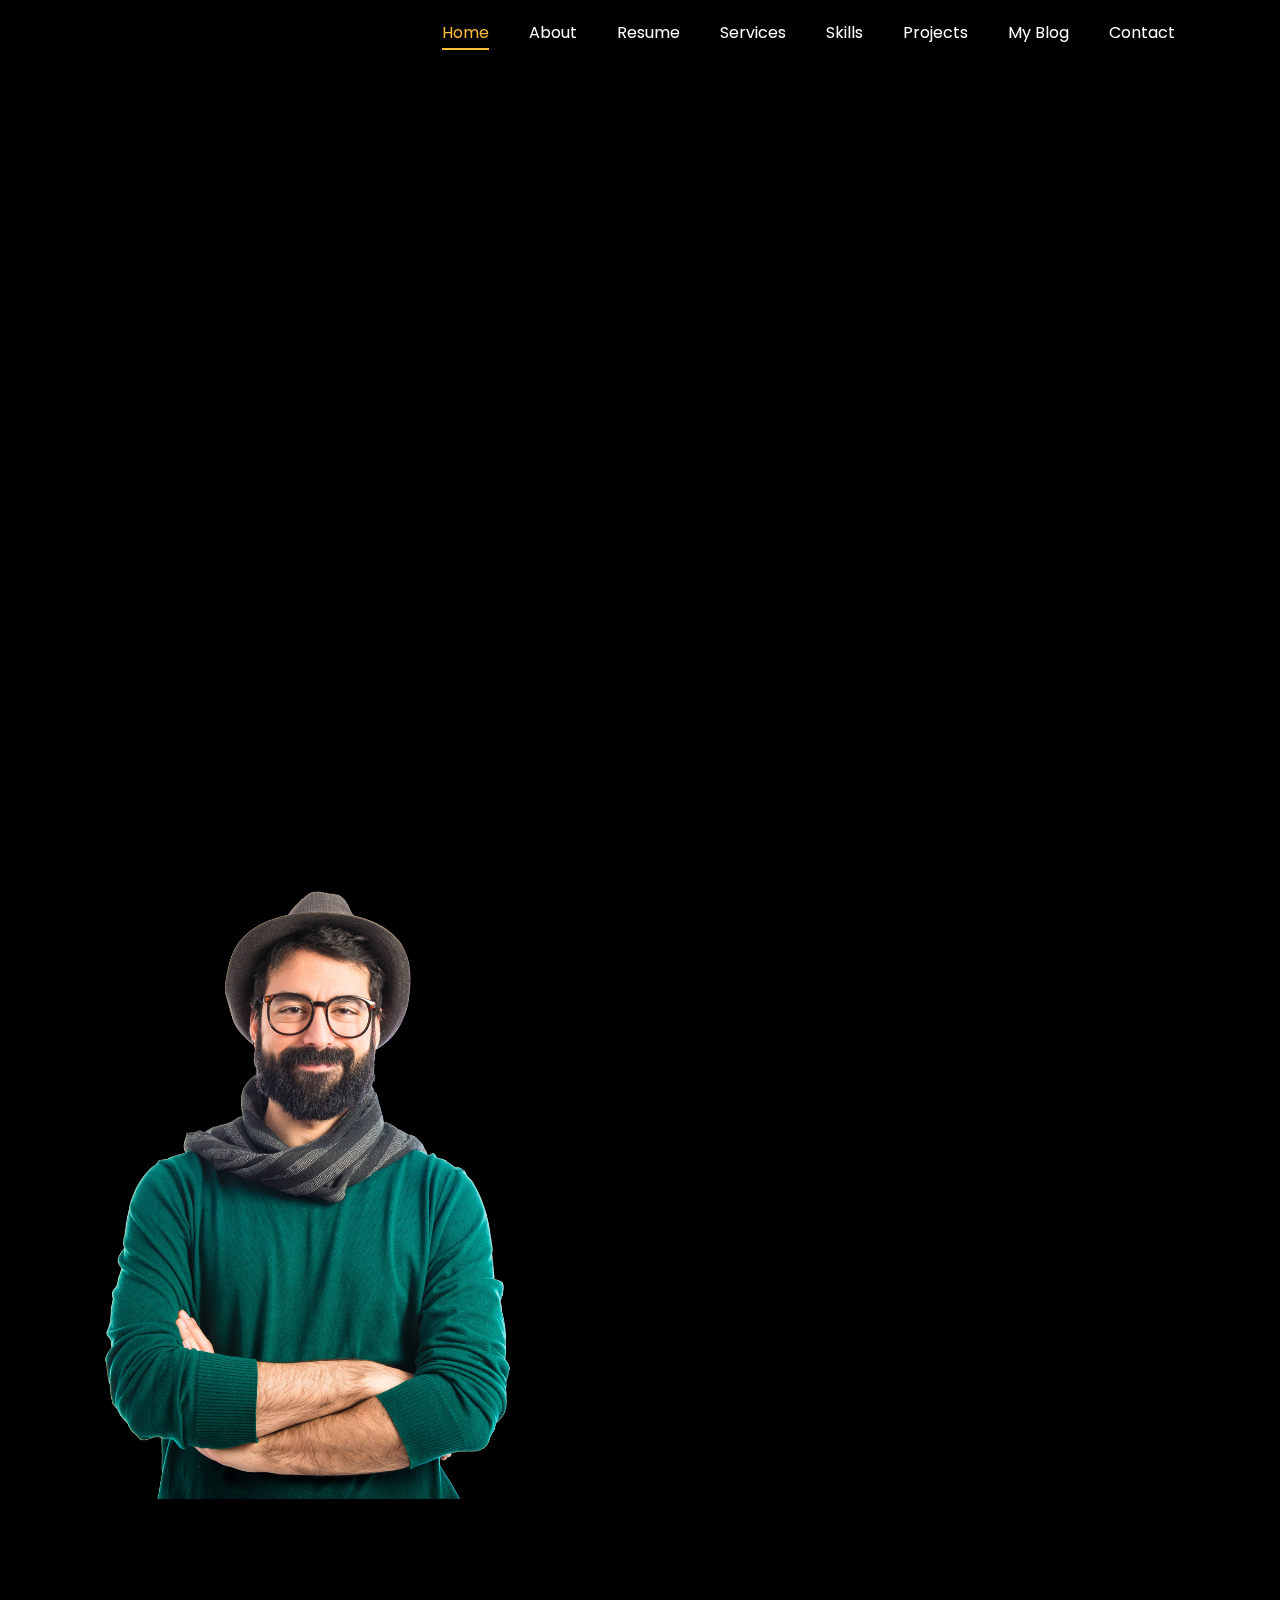
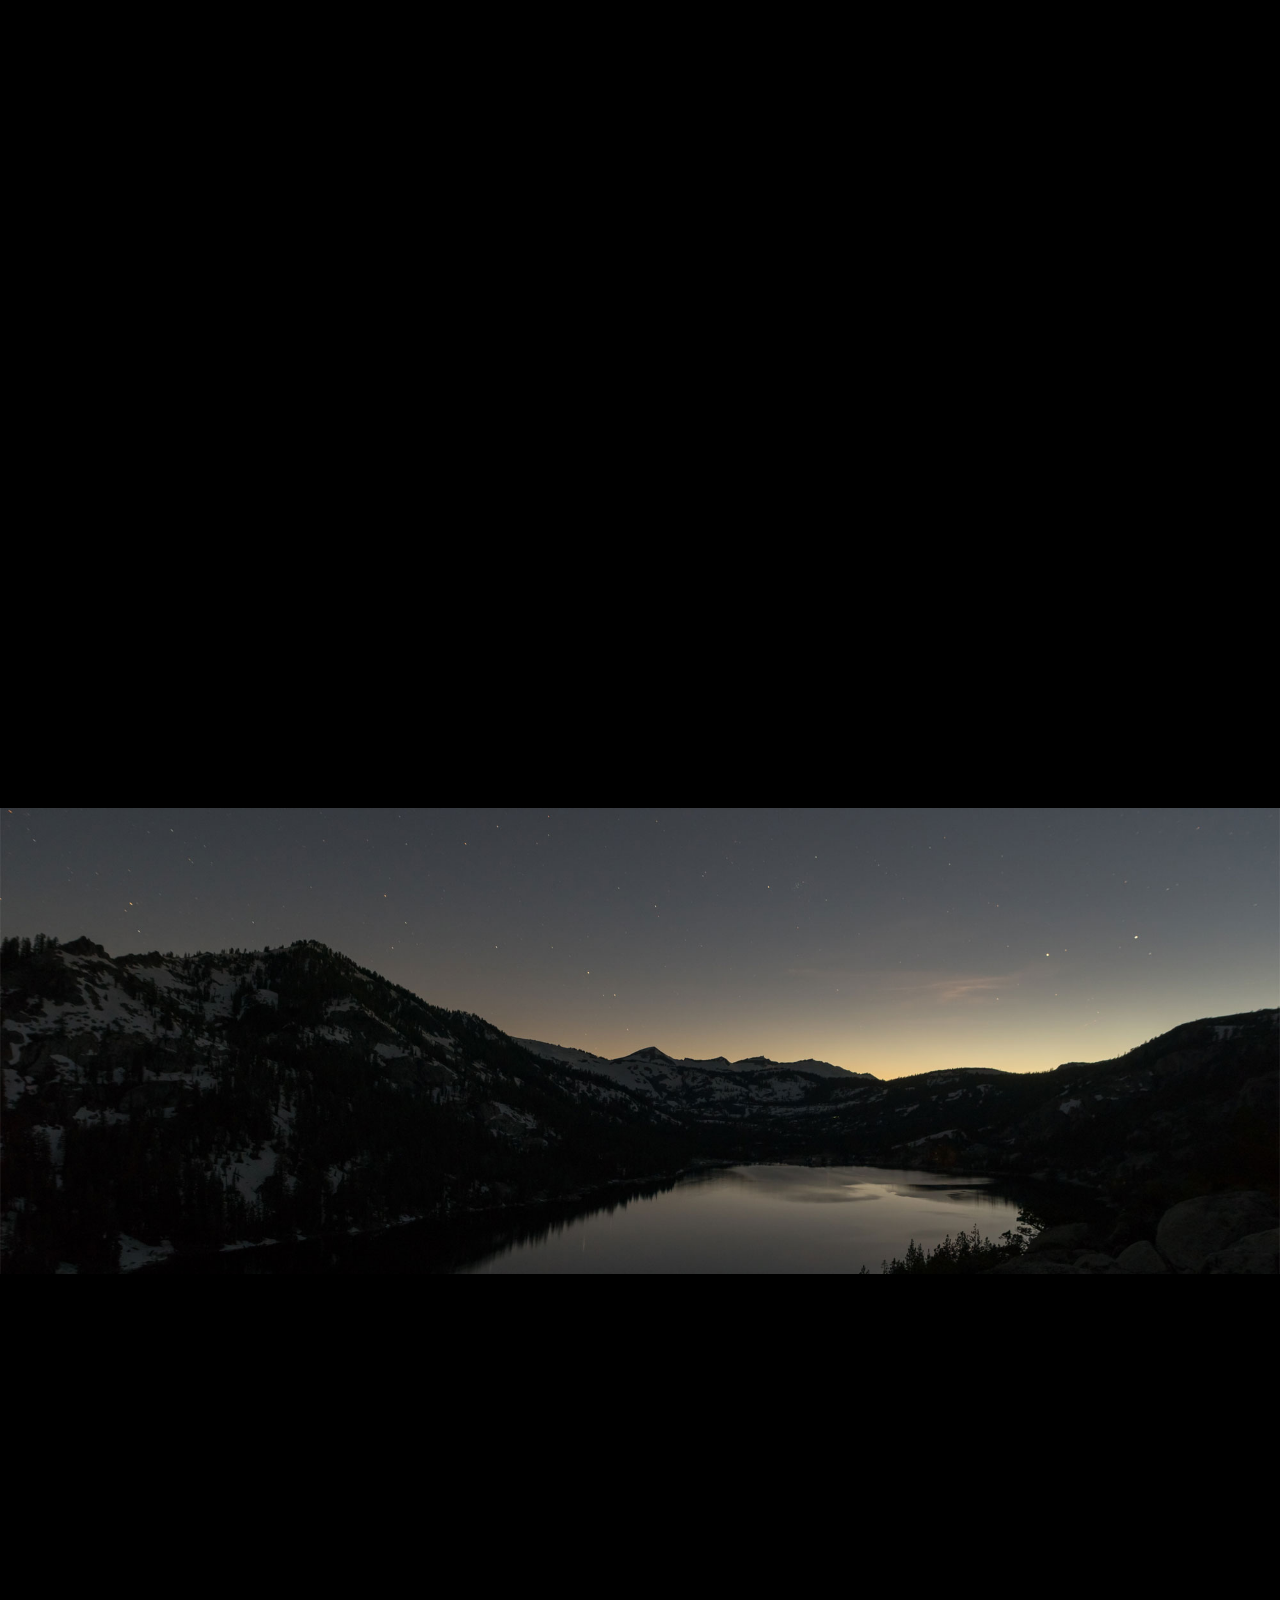
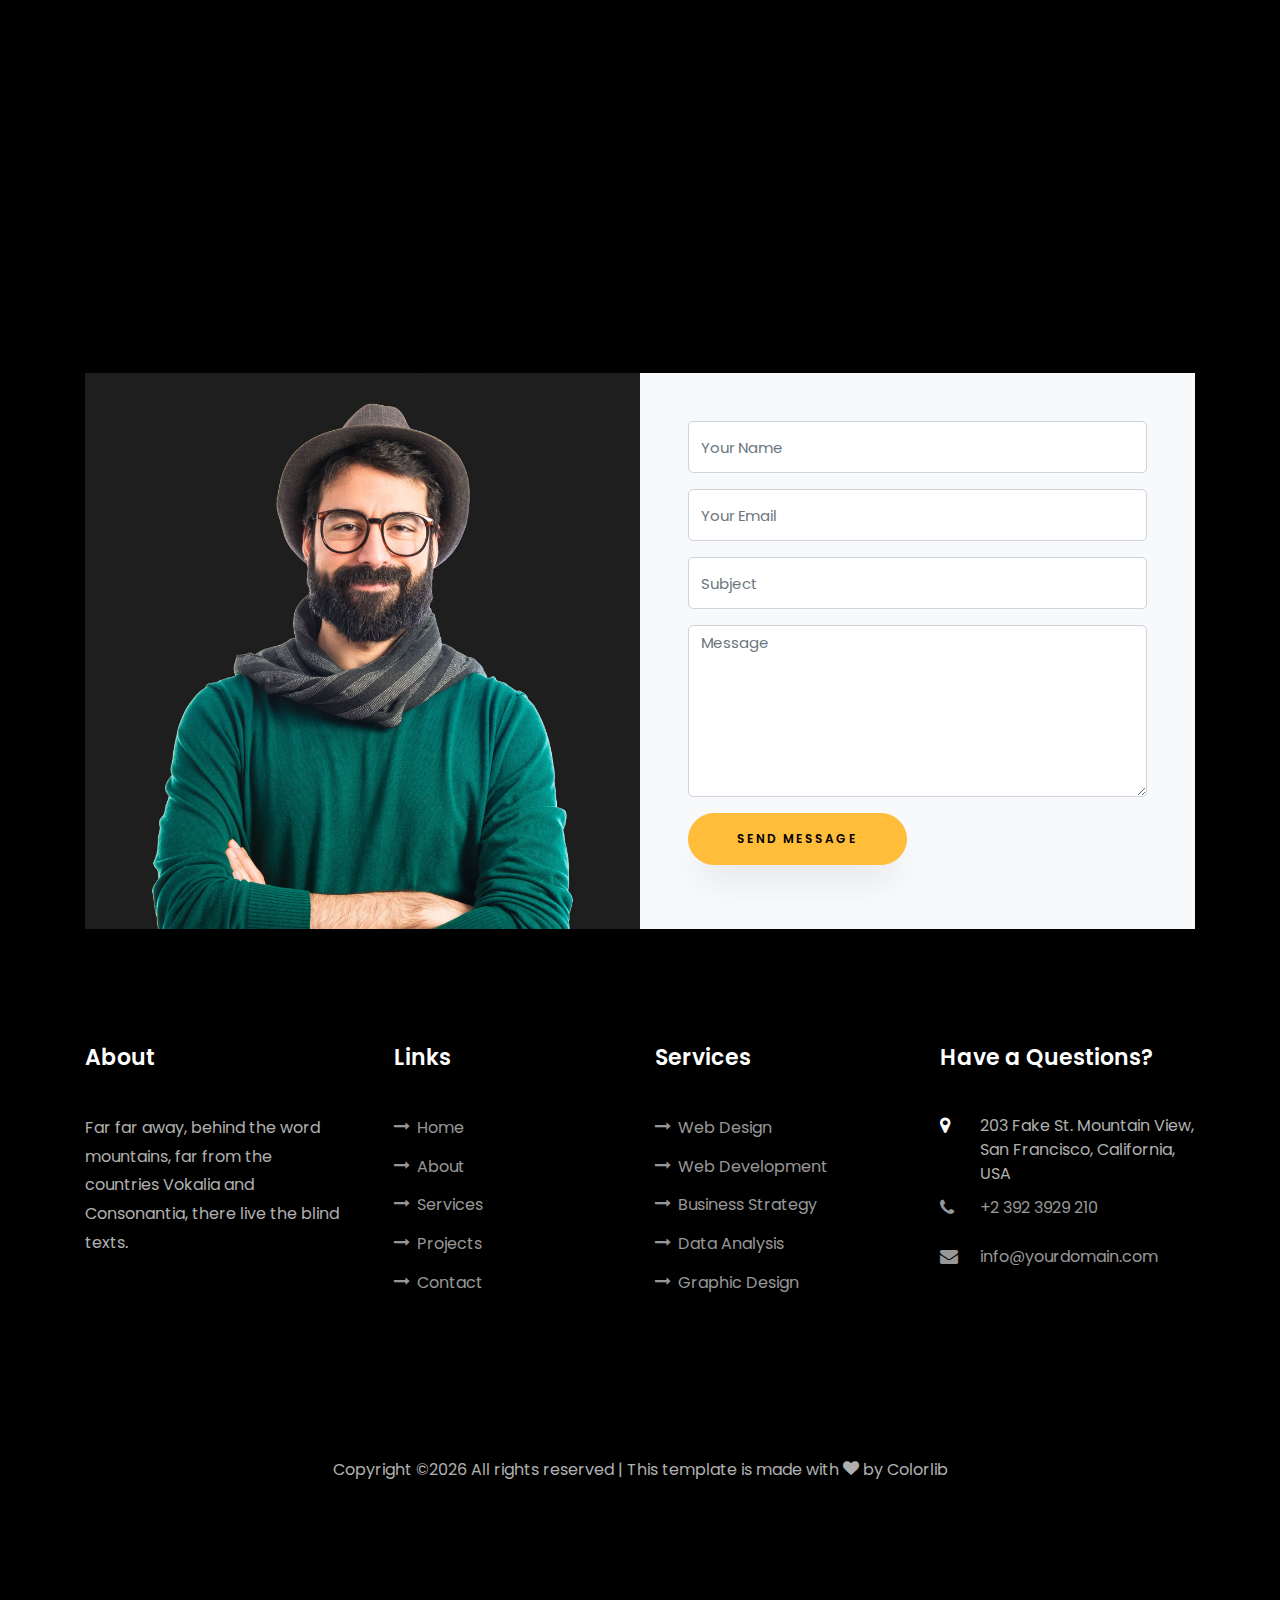
==== index.html @ a5e46e54 "Int" ====
<!DOCTYPE html>
<html lang="en">
  <head>
    <title>Clark - Free Bootstrap 4 Template by Colorlib</title>
    <meta charset="utf-8">
    <meta name="viewport" content="width=device-width, initial-scale=1, shrink-to-fit=no">
    
    <link href="https://fonts.googleapis.com/css?family=Poppins:100,200,300,400,500,600,700,800,900" rel="stylesheet">

    <link rel="stylesheet" href="css/open-iconic-bootstrap.min.css">
    <link rel="stylesheet" href="css/animate.css">
    
    <link rel="stylesheet" href="css/owl.carousel.min.css">
    <link rel="stylesheet" href="css/owl.theme.default.min.css">
    <link rel="stylesheet" href="css/magnific-popup.css">

    <link rel="stylesheet" href="css/aos.css">

    <link rel="stylesheet" href="css/ionicons.min.css">
    
    <link rel="stylesheet" href="css/flaticon.css">
    <link rel="stylesheet" href="css/icomoon.css">
    <link rel="stylesheet" href="css/style.css">
  </head>
  <body data-spy="scroll" data-target=".site-navbar-target" data-offset="300">
	  
	  
    <nav class="navbar navbar-expand-lg navbar-dark ftco_navbar ftco-navbar-light site-navbar-target" id="ftco-navbar">
	    <div class="container">
	      
	      <button class="navbar-toggler js-fh5co-nav-toggle fh5co-nav-toggle" type="button" data-toggle="collapse" data-target="#ftco-nav" aria-controls="ftco-nav" aria-expanded="false" aria-label="Toggle navigation">
	        <span class="oi oi-menu"></span> Menu
	      </button>

	      <div class="collapse navbar-collapse" id="ftco-nav">
	        <ul class="navbar-nav nav ml-auto">
	          <li class="nav-item"><a href="#home-section" class="nav-link"><span>Home</span></a></li>
	          <li class="nav-item"><a href="#about-section" class="nav-link"><span>About</span></a></li>
	          <li class="nav-item"><a href="#resume-section" class="nav-link"><span>Resume</span></a></li>
	          <li class="nav-item"><a href="#services-section" class="nav-link"><span>Services</span></a></li>
	          <li class="nav-item"><a href="#skills-section" class="nav-link"><span>Skills</span></a></li>
	          <li class="nav-item"><a href="#projects-section" class="nav-link"><span>Projects</span></a></li>
	          <li class="nav-item"><a href="#blog-section" class="nav-link"><span>My Blog</span></a></li>
	          <li class="nav-item"><a href="#contact-section" class="nav-link"><span>Contact</span></a></li>
	        </ul>
	      </div>
	    </div>
	  </nav>
	  <section id="home-section" class="hero">
		<div class="home-slider owl-carousel">
		  <div class="slider-item">
			<div class="overlay"></div>
			<div class="container">
			  <div class="row d-md-flex no-gutters slider-text align-items-end justify-content-end" data-scrollax-parent="true">
				<div class="one-third js-fullheight order-md-last img" style="background-image:url(images/Gayani1.png); background-position: center 10%;">
				  <div class="overlay"></div>
				</div>
				<div class="one-forth d-flex align-items-center ftco-animate" data-scrollax="properties: { translateY: '70%' }">
				  <div class="text">
					<span class="subheading">Hello!</span>
					<h1 class="mb-4 mt-3">I'm <span>Gayani Vitharana</span></h1>
					<h2 class="mb-4">Data Scientist</h2>
				  </div>
				</div>
			  </div>
			</div>
		  </div>
		</div>
	  </section>
	  
	  

    <section class="ftco-about img ftco-section ftco-no-pb" id="about-section">
    	<div class="container">
    		<div class="row d-flex">
    			<div class="col-md-6 col-lg-5 d-flex">
    				<div class="img-about img d-flex align-items-stretch">
    					<div class="overlay"></div>
	    				<div class="img d-flex align-self-stretch align-items-center" style="background-image:url(images/bg_1.png);">
	    				</div>
    				</div>
    			</div>
    			<div class="col-md-6 col-lg-7 pl-lg-5 pb-5">
    				<div class="row justify-content-start pb-3">
		          <div class="col-md-12 heading-section ftco-animate">
		          	<h1 class="big">About</h1>
		            <h2 class="mb-4">About Me</h2>
		            <p>A small river named Duden flows by their place and supplies it with the necessary regelialia.</p>
		            <ul class="about-info mt-4 px-md-0 px-2">
		            	<li class="d-flex"><span>Name:</span> <span>Clark Thompson</span></li>
		            	<li class="d-flex"><span>Date of birth:</span> <span>January 01, 1987</span></li>
		            	<li class="d-flex"><span>Address:</span> <span>San Francisco CA 97987 USA</span></li>
		            	<li class="d-flex"><span>Zip code:</span> <span>1000</span></li>
		            	<li class="d-flex"><span>Email:</span> <span>clarkthomp@gmail.com</span></li>
		            	<li class="d-flex"><span>Phone: </span> <span>+1-2234-5678-9-0</span></li>
		            </ul>
		          </div>
		        </div>
	          <div class="counter-wrap ftco-animate d-flex mt-md-3">
              <div class="text">
              	<p class="mb-4">
	                <span class="number" data-number="120">0</span>
	                <span>Project complete</span>
                </p>
                <p><a href="#" class="btn btn-primary py-3 px-3">Download CV</a></p>
              </div>
	          </div>
	        </div>
        </div>
    	</div>
    </section>

    <section class="ftco-section ftco-no-pb" id="resume-section">
    	<div class="container">
    		<div class="row justify-content-center pb-5">
          <div class="col-md-10 heading-section text-center ftco-animate">
          	<h1 class="big big-2">Resume</h1>
            <h2 class="mb-4">Resume</h2>
            <p>A small river named Duden flows by their place and supplies it with the necessary regelialia. It is a paradisematic country, in which roasted parts of sentences fly into your mouth.</p>
          </div>
        </div>
    		<div class="row">
    			<div class="col-md-6">
    				<div class="resume-wrap ftco-animate">
    					<span class="date">2014-2015</span>
    					<h2>Master Degree of Design</h2>
    					<span class="position">Cambridge University</span>
    					<p class="mt-4">A small river named Duden flows by their place and supplies it with the necessary regelialia. It is a paradisematic country, in which roasted parts of sentences fly into your mouth.</p>
    				</div>
    				<div class="resume-wrap ftco-animate">
    					<span class="date">2014-2015</span>
    					<h2>Bachelor's Degree of C.A</h2>
    					<span class="position">Cambridge University</span>
    					<p class="mt-4">A small river named Duden flows by their place and supplies it with the necessary regelialia. It is a paradisematic country, in which roasted parts of sentences fly into your mouth.</p>
    				</div>
    				<div class="resume-wrap ftco-animate">
    					<span class="date">2014-2015</span>
    					<h2>Diploma in Computer</h2>
    					<span class="position">Cambridge University</span>
    					<p class="mt-4">A small river named Duden flows by their place and supplies it with the necessary regelialia. It is a paradisematic country, in which roasted parts of sentences fly into your mouth.</p>
    				</div>
    			</div>

    			<div class="col-md-6">
    				<div class="resume-wrap ftco-animate">
    					<span class="date">2014-2015</span>
    					<h2>Art &amp; Creative Director</h2>
    					<span class="position">Cambridge University</span>
    					<p class="mt-4">A small river named Duden flows by their place and supplies it with the necessary regelialia. It is a paradisematic country, in which roasted parts of sentences fly into your mouth.</p>
    				</div>
    				<div class="resume-wrap ftco-animate">
    					<span class="date">2014-2015</span>
    					<h2>Wordpress Developer</h2>
    					<span class="position">Cambridge University</span>
    					<p class="mt-4">A small river named Duden flows by their place and supplies it with the necessary regelialia. It is a paradisematic country, in which roasted parts of sentences fly into your mouth.</p>
    				</div>
    				<div class="resume-wrap ftco-animate">
    					<span class="date">2017-2018</span>
    					<h2>UI/UX Designer</h2>
    					<span class="position">Cambridge University</span>
    					<p class="mt-4">A small river named Duden flows by their place and supplies it with the necessary regelialia. It is a paradisematic country, in which roasted parts of sentences fly into your mouth.</p>
    				</div>
    			</div>
    		</div>
    		<div class="row justify-content-center mt-5">
    			<div class="col-md-6 text-center ftco-animate">
    				<p><a href="#" class="btn btn-primary py-4 px-5">Download CV</a></p>
    			</div>
    		</div>
    	</div>
    </section>

    <section class="ftco-section" id="services-section">
    	<div class="container">
    		<div class="row justify-content-center py-5 mt-5">
          <div class="col-md-12 heading-section text-center ftco-animate">
          	<h1 class="big big-2">Services</h1>
            <h2 class="mb-4">Services</h2>
            <p>Far far away, behind the word mountains, far from the countries Vokalia and Consonantia</p>
          </div>
        </div>
    		<div class="row">
					<div class="col-md-4 text-center d-flex ftco-animate">
						<a href="#" class="services-1">
							<span class="icon">
								<i class="flaticon-analysis"></i>
							</span>
							<div class="desc">
								<h3 class="mb-5">Web Design</h3>
							</div>
						</a>
					</div>
					<div class="col-md-4 text-center d-flex ftco-animate">
						<a href="#" class="services-1">
							<span class="icon">
								<i class="flaticon-flasks"></i>
							</span>
							<div class="desc">
								<h3 class="mb-5">Phtography</h3>
							</div>
						</a>
					</div>
					<div class="col-md-4 text-center d-flex ftco-animate">
						<a href="#" class="services-1">
							<span class="icon">
								<i class="flaticon-ideas"></i>
							</span>
							<div class="desc">
								<h3 class="mb-5">Web Developer</h3>
							</div>
						</a>
					</div>

					<div class="col-md-4 text-center d-flex ftco-animate">
						<a href="#" class="services-1">
							<span class="icon">
								<i class="flaticon-analysis"></i>
							</span>
							<div class="desc">
								<h3 class="mb-5">App Developing</h3>
							</div>
						</a>
					</div>
					<div class="col-md-4 text-center d-flex ftco-animate">
						<a href="#" class="services-1">
							<span class="icon">
								<i class="flaticon-flasks"></i>
							</span>
							<div class="desc">
								<h3 class="mb-5">Branding</h3>
							</div>
						</a>
					</div>
					<div class="col-md-4 text-center d-flex ftco-animate">
						<a href="#" class="services-1">
							<span class="icon">
								<i class="flaticon-ideas"></i>
							</span>
							<div class="desc">
								<h3 class="mb-5">Product Strategy</h3>
							</div>
						</a>
					</div>
				</div>
    	</div>
    </section>

		
		<section class="ftco-section" id="skills-section">
			<div class="container">
				<div class="row justify-content-center pb-5">
          <div class="col-md-12 heading-section text-center ftco-animate">
          	<h1 class="big big-2">Skills</h1>
            <h2 class="mb-4">My Skills</h2>
            <p>Far far away, behind the word mountains, far from the countries Vokalia and Consonantia</p>
          </div>
        </div>
				<div class="row">
					<div class="col-md-6 animate-box">
						<div class="progress-wrap ftco-animate">
							<h3>Photoshop</h3>
							<div class="progress">
							 	<div class="progress-bar color-1" role="progressbar" aria-valuenow="90"
							  	aria-valuemin="0" aria-valuemax="100" style="width:90%">
							    <span>90%</span>
							  	</div>
							</div>
						</div>
					</div>
					<div class="col-md-6 animate-box">
						<div class="progress-wrap ftco-animate">
							<h3>jQuery</h3>
							<div class="progress">
							 	<div class="progress-bar color-2" role="progressbar" aria-valuenow="85"
							  	aria-valuemin="0" aria-valuemax="100" style="width:85%">
							    <span>85%</span>
							  	</div>
							</div>
						</div>
					</div>
					<div class="col-md-6 animate-box">
						<div class="progress-wrap ftco-animate">
							<h3>HTML5</h3>
							<div class="progress">
							 	<div class="progress-bar color-3" role="progressbar" aria-valuenow="95"
							  	aria-valuemin="0" aria-valuemax="100" style="width:95%">
							    <span>95%</span>
							  	</div>
							</div>
						</div>
					</div>
					<div class="col-md-6 animate-box">
						<div class="progress-wrap ftco-animate">
							<h3>CSS3</h3>
							<div class="progress">
							 	<div class="progress-bar color-4" role="progressbar" aria-valuenow="90"
							  	aria-valuemin="0" aria-valuemax="100" style="width:90%">
							    <span>90%</span>
							  	</div>
							</div>
						</div>
					</div>
					<div class="col-md-6 animate-box">
						<div class="progress-wrap ftco-animate">
							<h3>WordPress</h3>
							<div class="progress">
							 	<div class="progress-bar color-5" role="progressbar" aria-valuenow="70"
							  	aria-valuemin="0" aria-valuemax="100" style="width:70%">
							    <span>70%</span>
							  	</div>
							</div>
						</div>
					</div>
					<div class="col-md-6 animate-box">
						<div class="progress-wrap ftco-animate">
							<h3>SEO</h3>
							<div class="progress">
							 	<div class="progress-bar color-6" role="progressbar" aria-valuenow="80"
							  	aria-valuemin="0" aria-valuemax="100" style="width:80%">
							    <span>80%</span>
							  	</div>
							</div>
						</div>
					</div>
				</div>
			</div>
		</section>
 

    <section class="ftco-section ftco-project" id="projects-section">
    	<div class="container">
    		<div class="row justify-content-center pb-5">
          <div class="col-md-12 heading-section text-center ftco-animate">
          	<h1 class="big big-2">Projects</h1>
            <h2 class="mb-4">Our Projects</h2>
            <p>Far far away, behind the word mountains, far from the countries Vokalia and Consonantia</p>
          </div>
        </div>
    		<div class="row">
    			<div class="col-md-4">
    				<div class="project img ftco-animate d-flex justify-content-center align-items-center" style="background-image: url(images/project-4.jpg);">
    					<div class="overlay"></div>
	    				<div class="text text-center p-4">
	    					<h3><a href="#">Branding &amp; Illustration Design</a></h3>
	    					<span>Web Design</span>
	    				</div>
    				</div>
  				</div>
  				<div class="col-md-8">
    				<div class="project img ftco-animate d-flex justify-content-center align-items-center" style="background-image: url(images/project-5.jpg);">
    					<div class="overlay"></div>
	    				<div class="text text-center p-4">
	    					<h3><a href="#">Branding &amp; Illustration Design</a></h3>
	    					<span>Web Design</span>
	    				</div>
    				</div>
  				</div>

    			<div class="col-md-8">
    				<div class="project img ftco-animate d-flex justify-content-center align-items-center" style="background-image: url(images/project-1.jpg);">
    					<div class="overlay"></div>
	    				<div class="text text-center p-4">
	    					<h3><a href="#">Branding &amp; Illustration Design</a></h3>
	    					<span>Web Design</span>
	    				</div>
    				</div>

    				<div class="project img ftco-animate d-flex justify-content-center align-items-center" style="background-image: url(images/project-6.jpg);">
    					<div class="overlay"></div>
	    				<div class="text text-center p-4">
	    					<h3><a href="#">Branding &amp; Illustration Design</a></h3>
	    					<span>Web Design</span>
	    				</div>
    				</div>
    			</div>
    			<div class="col-md-4">
    				<div class="row">
    					<div class="col-md-12">
		    				<div class="project img ftco-animate d-flex justify-content-center align-items-center" style="background-image: url(images/project-2.jpg);">
		    					<div class="overlay"></div>
			    				<div class="text text-center p-4">
			    					<h3><a href="#">Branding &amp; Illustration Design</a></h3>
			    					<span>Web Design</span>
			    				</div>
		    				</div>
	    				</div>
	    				<div class="col-md-12">
		    				<div class="project img ftco-animate d-flex justify-content-center align-items-center" style="background-image: url(images/project-3.jpg);">
		    					<div class="overlay"></div>
			    				<div class="text text-center p-4">
			    					<h3><a href="#">Branding &amp; Illustration Design</a></h3>
			    					<span>Web Design</span>
			    				</div>
		    				</div>
	    				</div>
    				</div>
    			</div>
    		</div>
    	</div>
    </section>


    <section class="ftco-section" id="blog-section">
      <div class="container">
        <div class="row justify-content-center mb-5 pb-5">
          <div class="col-md-7 heading-section text-center ftco-animate">
            <h1 class="big big-2">Blog</h1>
            <h2 class="mb-4">Our Blog</h2>
            <p>Far far away, behind the word mountains, far from the countries Vokalia and Consonantia</p>
          </div>
        </div>
        <div class="row d-flex">
          <div class="col-md-4 d-flex ftco-animate">
          	<div class="blog-entry justify-content-end">
              <a href="single.html" class="block-20" style="background-image: url('images/image_1.jpg');">
              </a>
              <div class="text mt-3 float-right d-block">
              	<div class="d-flex align-items-center mb-3 meta">
	                <p class="mb-0">
	                	<span class="mr-2">June 21, 2019</span>
	                	<a href="#" class="mr-2">Admin</a>
	                	<a href="#" class="meta-chat"><span class="icon-chat"></span> 3</a>
	                </p>
                </div>
                <h3 class="heading"><a href="single.html">Why Lead Generation is Key for Business Growth</a></h3>
                <p>A small river named Duden flows by their place and supplies it with the necessary regelialia.</p>
              </div>
            </div>
          </div>
          <div class="col-md-4 d-flex ftco-animate">
          	<div class="blog-entry justify-content-end">
              <a href="single.html" class="block-20" style="background-image: url('images/image_2.jpg');">
              </a>
              <div class="text mt-3 float-right d-block">
              	<div class="d-flex align-items-center mb-3 meta">
	                <p class="mb-0">
	                	<span class="mr-2">June 21, 2019</span>
	                	<a href="#" class="mr-2">Admin</a>
	                	<a href="#" class="meta-chat"><span class="icon-chat"></span> 3</a>
	                </p>
                </div>
                <h3 class="heading"><a href="single.html">Why Lead Generation is Key for Business Growth</a></h3>
                <p>A small river named Duden flows by their place and supplies it with the necessary regelialia.</p>
              </div>
            </div>
          </div>
          <div class="col-md-4 d-flex ftco-animate">
          	<div class="blog-entry">
              <a href="single.html" class="block-20" style="background-image: url('images/image_3.jpg');">
              </a>
              <div class="text mt-3 float-right d-block">
              	<div class="d-flex align-items-center mb-3 meta">
	                <p class="mb-0">
	                	<span class="mr-2">June 21, 2019</span>
	                	<a href="#" class="mr-2">Admin</a>
	                	<a href="#" class="meta-chat"><span class="icon-chat"></span> 3</a>
	                </p>
                </div>
                <h3 class="heading"><a href="single.html">Why Lead Generation is Key for Business Growth</a></h3>
                <p>A small river named Duden flows by their place and supplies it with the necessary regelialia.</p>
              </div>
            </div>
          </div>
        </div>
      </div>
    </section>

    <section class="ftco-section ftco-no-pt ftco-no-pb ftco-counter img" id="section-counter">
    	<div class="container">
				<div class="row d-md-flex align-items-center">
          <div class="col-md d-flex justify-content-center counter-wrap ftco-animate">
            <div class="block-18">
              <div class="text">
                <strong class="number" data-number="100">0</strong>
                <span>Awards</span>
              </div>
            </div>
          </div>
          <div class="col-md d-flex justify-content-center counter-wrap ftco-animate">
            <div class="block-18">
              <div class="text">
                <strong class="number" data-number="1200">0</strong>
                <span>Complete Projects</span>
              </div>
            </div>
          </div>
          <div class="col-md d-flex justify-content-center counter-wrap ftco-animate">
            <div class="block-18">
              <div class="text">
                <strong class="number" data-number="1200">0</strong>
                <span>Happy Customers</span>
              </div>
            </div>
          </div>
          <div class="col-md d-flex justify-content-center counter-wrap ftco-animate">
            <div class="block-18">
              <div class="text">
                <strong class="number" data-number="500">0</strong>
                <span>Cups of coffee</span>
              </div>
            </div>
          </div>
        </div>
      </div>
    </section>

    <section class="ftco-section ftco-hireme img margin-top" style="background-image: url(images/bg_1.jpg)">
			<div class="container">
				<div class="row justify-content-center">
					<div class="col-md-7 ftco-animate text-center">
						<h2>I'm <span>Available</span> for freelancing</h2>
						<p>A small river named Duden flows by their place and supplies it with the necessary regelialia.</p>
						<p class="mb-0"><a href="#" class="btn btn-primary py-3 px-5">Hire me</a></p>
					</div>
				</div>
			</div>
		</section>

    <section class="ftco-section contact-section ftco-no-pb" id="contact-section">
      <div class="container">
      	<div class="row justify-content-center mb-5 pb-3">
          <div class="col-md-7 heading-section text-center ftco-animate">
            <h1 class="big big-2">Contact</h1>
            <h2 class="mb-4">Contact Me</h2>
            <p>Far far away, behind the word mountains, far from the countries Vokalia and Consonantia</p>
          </div>
        </div>

        <div class="row d-flex contact-info mb-5">
          <div class="col-md-6 col-lg-3 d-flex ftco-animate">
          	<div class="align-self-stretch box p-4 text-center">
          		<div class="icon d-flex align-items-center justify-content-center">
          			<span class="icon-map-signs"></span>
          		</div>
          		<h3 class="mb-4">Address</h3>
	            <p>198 West 21th Street, Suite 721 New York NY 10016</p>
	          </div>
          </div>
          <div class="col-md-6 col-lg-3 d-flex ftco-animate">
          	<div class="align-self-stretch box p-4 text-center">
          		<div class="icon d-flex align-items-center justify-content-center">
          			<span class="icon-phone2"></span>
          		</div>
          		<h3 class="mb-4">Contact Number</h3>
	            <p><a href="tel://1234567920">+ 1235 2355 98</a></p>
	          </div>
          </div>
          <div class="col-md-6 col-lg-3 d-flex ftco-animate">
          	<div class="align-self-stretch box p-4 text-center">
          		<div class="icon d-flex align-items-center justify-content-center">
          			<span class="icon-paper-plane"></span>
          		</div>
          		<h3 class="mb-4">Email Address</h3>
	            <p><a href="mailto:info@yoursite.com">info@yoursite.com</a></p>
	          </div>
          </div>
          <div class="col-md-6 col-lg-3 d-flex ftco-animate">
          	<div class="align-self-stretch box p-4 text-center">
          		<div class="icon d-flex align-items-center justify-content-center">
          			<span class="icon-globe"></span>
          		</div>
          		<h3 class="mb-4">Website</h3>
	            <p><a href="#">yoursite.com</a></p>
	          </div>
          </div>
        </div>

        <div class="row no-gutters block-9">
          <div class="col-md-6 order-md-last d-flex">
            <form action="#" class="bg-light p-4 p-md-5 contact-form">
              <div class="form-group">
                <input type="text" class="form-control" placeholder="Your Name">
              </div>
              <div class="form-group">
                <input type="text" class="form-control" placeholder="Your Email">
              </div>
              <div class="form-group">
                <input type="text" class="form-control" placeholder="Subject">
              </div>
              <div class="form-group">
                <textarea name="" id="" cols="30" rows="7" class="form-control" placeholder="Message"></textarea>
              </div>
              <div class="form-group">
                <input type="submit" value="Send Message" class="btn btn-primary py-3 px-5">
              </div>
            </form>
          
          </div>

          <div class="col-md-6 d-flex">
          	<div class="img" style="background-image: url(images/about.jpg);"></div>
          </div>
        </div>
      </div>
    </section>
		

    <footer class="ftco-footer ftco-section">
      <div class="container">
        <div class="row mb-5">
          <div class="col-md">
            <div class="ftco-footer-widget mb-4">
              <h2 class="ftco-heading-2">About</h2>
              <p>Far far away, behind the word mountains, far from the countries Vokalia and Consonantia, there live the blind texts.</p>
              <ul class="ftco-footer-social list-unstyled float-md-left float-lft mt-5">
                <li class="ftco-animate"><a href="#"><span class="icon-twitter"></span></a></li>
                <li class="ftco-animate"><a href="#"><span class="icon-facebook"></span></a></li>
                <li class="ftco-animate"><a href="#"><span class="icon-instagram"></span></a></li>
              </ul>
            </div>
          </div>
          <div class="col-md">
            <div class="ftco-footer-widget mb-4 ml-md-4">
              <h2 class="ftco-heading-2">Links</h2>
              <ul class="list-unstyled">
                <li><a href="#"><span class="icon-long-arrow-right mr-2"></span>Home</a></li>
                <li><a href="#"><span class="icon-long-arrow-right mr-2"></span>About</a></li>
                <li><a href="#"><span class="icon-long-arrow-right mr-2"></span>Services</a></li>
                <li><a href="#"><span class="icon-long-arrow-right mr-2"></span>Projects</a></li>
                <li><a href="#"><span class="icon-long-arrow-right mr-2"></span>Contact</a></li>
              </ul>
            </div>
          </div>
          <div class="col-md">
             <div class="ftco-footer-widget mb-4">
              <h2 class="ftco-heading-2">Services</h2>
              <ul class="list-unstyled">
                <li><a href="#"><span class="icon-long-arrow-right mr-2"></span>Web Design</a></li>
                <li><a href="#"><span class="icon-long-arrow-right mr-2"></span>Web Development</a></li>
                <li><a href="#"><span class="icon-long-arrow-right mr-2"></span>Business Strategy</a></li>
                <li><a href="#"><span class="icon-long-arrow-right mr-2"></span>Data Analysis</a></li>
                <li><a href="#"><span class="icon-long-arrow-right mr-2"></span>Graphic Design</a></li>
              </ul>
            </div>
          </div>
          <div class="col-md">
            <div class="ftco-footer-widget mb-4">
            	<h2 class="ftco-heading-2">Have a Questions?</h2>
            	<div class="block-23 mb-3">
	              <ul>
	                <li><span class="icon icon-map-marker"></span><span class="text">203 Fake St. Mountain View, San Francisco, California, USA</span></li>
	                <li><a href="#"><span class="icon icon-phone"></span><span class="text">+2 392 3929 210</span></a></li>
	                <li><a href="#"><span class="icon icon-envelope"></span><span class="text">info@yourdomain.com</span></a></li>
	              </ul>
	            </div>
            </div>
          </div>
        </div>
        <div class="row">
          <div class="col-md-12 text-center">

            <p><!-- Link back to Colorlib can't be removed. Template is licensed under CC BY 3.0. -->
  Copyright &copy;<script>document.write(new Date().getFullYear());</script> All rights reserved | This template is made with <i class="icon-heart color-danger" aria-hidden="true"></i> by <a href="https://colorlib.com" target="_blank">Colorlib</a>
  <!-- Link back to Colorlib can't be removed. Template is licensed under CC BY 3.0. --></p>
          </div>
        </div>
      </div>
    </footer>
    
  

  <!-- loader -->
  <div id="ftco-loader" class="show fullscreen"><svg class="circular" width="48px" height="48px"><circle class="path-bg" cx="24" cy="24" r="22" fill="none" stroke-width="4" stroke="#eeeeee"/><circle class="path" cx="24" cy="24" r="22" fill="none" stroke-width="4" stroke-miterlimit="10" stroke="#F96D00"/></svg></div>


  <script src="js/jquery.min.js"></script>
  <script src="js/jquery-migrate-3.0.1.min.js"></script>
  <script src="js/popper.min.js"></script>
  <script src="js/bootstrap.min.js"></script>
  <script src="js/jquery.easing.1.3.js"></script>
  <script src="js/jquery.waypoints.min.js"></script>
  <script src="js/jquery.stellar.min.js"></script>
  <script src="js/owl.carousel.min.js"></script>
  <script src="js/jquery.magnific-popup.min.js"></script>
  <script src="js/aos.js"></script>
  <script src="js/jquery.animateNumber.min.js"></script>
  <script src="js/scrollax.min.js"></script>
  
  <script src="js/main.js"></script>
    
  </body>
</html>
---- css/flaticon.css ----
/*
  	Flaticon icon font: Flaticon
  	Creation date: 04/01/2019 13:45
  	*/


@font-face {
  font-family: "Flaticon";
  src: url("../fonts/flaticon/font/Flaticon.eot");
  src: url("../fonts/flaticon/font/Flaticon.eot?#iefix") format("embedded-opentype"),
       url("../fonts/flaticon/font/Flaticon.woff") format("woff"),
       url("../fonts/flaticon/font/Flaticon.ttf") format("truetype"),
       url("../fonts/flaticon/font/Flaticon.svg#Flaticon") format("svg");
  font-weight: normal;
  font-style: normal;
}

@media screen and (-webkit-min-device-pixel-ratio:0) {
  @font-face {
    font-family: "Flaticon";
    src: url("../fonts/flaticon/font/Flaticon.svg#Flaticon") format("svg");
  }
}

[class^="flaticon-"]:before, [class*=" flaticon-"]:before,
[class^="flaticon-"]:after, [class*=" flaticon-"]:after {   
  font-family: Flaticon;
  font-style: normal;
  font-weight: normal;
  font-variant: normal;
  text-transform: none;
  line-height: 1;

  /* Better Font Rendering =========== */
  -webkit-font-smoothing: antialiased;
  -moz-osx-font-smoothing: grayscale;
}

.flaticon-ideas:before { content: "\f100"; }
.flaticon-flasks:before { content: "\f101"; }
.flaticon-analysis:before { content: "\f102"; }
.flaticon-ux-design:before { content: "\f103"; }
.flaticon-web-design:before { content: "\f104"; }
.flaticon-idea:before { content: "\f105"; }
.flaticon-innovation:before { content: "\f106"; }
---- css/icomoon.css ----
@font-face {
  font-family: 'icomoon';
  src:  url('../fonts/icomoon/icomoon.eot?6tt51o');
  src:  url('../fonts/icomoon/icomoon.eot?6tt51o#iefix') format('embedded-opentype'),
    url('../fonts/icomoon/icomoon.ttf?6tt51o') format('truetype'),
    url('../fonts/icomoon/icomoon.woff?6tt51o') format('woff'),
    url('../fonts/icomoon/icomoon.svg?6tt51o#icomoon') format('svg');
  font-weight: normal;
  font-style: normal;
}

[class^="icon-"], [class*=" icon-"] {
  /* use !important to prevent issues with browser extensions that change fonts */
  font-family: 'icomoon' !important;
  speak: none;
  font-style: normal;
  font-weight: normal;
  font-variant: normal;
  text-transform: none;
  line-height: 1;

  /* Better Font Rendering =========== */
  -webkit-font-smoothing: antialiased;
  -moz-osx-font-smoothing: grayscale;
}

.icon-asterisk:before {
  content: "\f069";
}
.icon-plus:before {
  content: "\f067";
}
.icon-question:before {
  content: "\f128";
}
.icon-minus:before {
  content: "\f068";
}
.icon-glass:before {
  content: "\f000";
}
.icon-music:before {
  content: "\f001";
}
.icon-search:before {
  content: "\f002";
}
.icon-envelope-o:before {
  content: "\f003";
}
.icon-heart:before {
  content: "\f004";
}
.icon-star:before {
  content: "\f005";
}
.icon-star-o:before {
  content: "\f006";
}
.icon-user:before {
  content: "\f007";
}
.icon-film:before {
  content: "\f008";
}
.icon-th-large:before {
  content: "\f009";
}
.icon-th:before {
  content: "\f00a";
}
.icon-th-list:before {
  content: "\f00b";
}
.icon-check:before {
  content: "\f00c";
}
.icon-close:before {
  content: "\f00d";
}
.icon-remove:before {
  content: "\f00d";
}
.icon-times:before {
  content: "\f00d";
}
.icon-search-plus:before {
  content: "\f00e";
}
.icon-search-minus:before {
  content: "\f010";
}
.icon-power-off:before {
  content: "\f011";
}
.icon-signal:before {
  content: "\f012";
}
.icon-cog:before {
  content: "\f013";
}
.icon-gear:before {
  content: "\f013";
}
.icon-trash-o:before {
  content: "\f014";
}
.icon-home:before {
  content: "\f015";
}
.icon-file-o:before {
  content: "\f016";
}
.icon-clock-o:before {
  content: "\f017";
}
.icon-road:before {
  content: "\f018";
}
.icon-download:before {
  content: "\f019";
}
.icon-arrow-circle-o-down:before {
  content: "\f01a";
}
.icon-arrow-circle-o-up:before {
  content: "\f01b";
}
.icon-inbox:before {
  content: "\f01c";
}
.icon-play-circle-o:before {
  content: "\f01d";
}
.icon-repeat:before {
  content: "\f01e";
}
.icon-rotate-right:before {
  content: "\f01e";
}
.icon-refresh:before {
  content: "\f021";
}
.icon-list-alt:before {
  content: "\f022";
}
.icon-lock:before {
  content: "\f023";
}
.icon-flag:before {
  content: "\f024";
}
.icon-headphones:before {
  content: "\f025";
}
.icon-volume-off:before {
  content: "\f026";
}
.icon-volume-down:before {
  content: "\f027";
}
.icon-volume-up:before {
  content: "\f028";
}
.icon-qrcode:before {
  content: "\f029";
}
.icon-barcode:before {
  content: "\f02a";
}
.icon-tag:before {
  content: "\f02b";
}
.icon-tags:before {
  content: "\f02c";
}
.icon-book:before {
  content: "\f02d";
}
.icon-bookmark:before {
  content: "\f02e";
}
.icon-print:before {
  content: "\f02f";
}
.icon-camera:before {
  content: "\f030";
}
.icon-font:before {
  content: "\f031";
}
.icon-bold:before {
  content: "\f032";
}
.icon-italic:before {
  content: "\f033";
}
.icon-text-height:before {
  content: "\f034";
}
.icon-text-width:before {
  content: "\f035";
}
.icon-align-left:before {
  content: "\f036";
}
.icon-align-center:before {
  content: "\f037";
}
.icon-align-right:before {
  content: "\f038";
}
.icon-align-justify:before {
  content: "\f039";
}
.icon-list:before {
  content: "\f03a";
}
.icon-dedent:before {
  content: "\f03b";
}
.icon-outdent:before {
  content: "\f03b";
}
.icon-indent:before {
  content: "\f03c";
}
.icon-video-camera:before {
  content: "\f03d";
}
.icon-image:before {
  content: "\f03e";
}
.icon-photo:before {
  content: "\f03e";
}
.icon-picture-o:before {
  content: "\f03e";
}
.icon-pencil:before {
  content: "\f040";
}
.icon-map-marker:before {
  content: "\f041";
}
.icon-adjust:before {
  content: "\f042";
}
.icon-tint:before {
  content: "\f043";
}
.icon-edit:before {
  content: "\f044";
}
.icon-pencil-square-o:before {
  content: "\f044";
}
.icon-share-square-o:before {
  content: "\f045";
}
.icon-check-square-o:before {
  content: "\f046";
}
.icon-arrows:before {
  content: "\f047";
}
.icon-step-backward:before {
  content: "\f048";
}
.icon-fast-backward:before {
  content: "\f049";
}
.icon-backward:before {
  content: "\f04a";
}
.icon-play:before {
  content: "\f04b";
}
.icon-pause:before {
  content: "\f04c";
}
.icon-stop:before {
  content: "\f04d";
}
.icon-forward:before {
  content: "\f04e";
}
.icon-fast-forward:before {
  content: "\f050";
}
.icon-step-forward:before {
  content: "\f051";
}
.icon-eject:before {
  content: "\f052";
}
.icon-chevron-left:before {
  content: "\f053";
}
.icon-chevron-right:before {
  content: "\f054";
}
.icon-plus-circle:before {
  content: "\f055";
}
.icon-minus-circle:before {
  content: "\f056";
}
.icon-times-circle:before {
  content: "\f057";
}
.icon-check-circle:before {
  content: "\f058";
}
.icon-question-circle:before {
  content: "\f059";
}
.icon-info-circle:before {
  content: "\f05a";
}
.icon-crosshairs:before {
  content: "\f05b";
}
.icon-times-circle-o:before {
  content: "\f05c";
}
.icon-check-circle-o:before {
  content: "\f05d";
}
.icon-ban:before {
  content: "\f05e";
}
.icon-arrow-left:before {
  content: "\f060";
}
.icon-arrow-right:before {
  content: "\f061";
}
.icon-arrow-up:before {
  content: "\f062";
}
.icon-arrow-down:before {
  content: "\f063";
}
.icon-mail-forward:before {
  content: "\f064";
}
.icon-share:before {
  content: "\f064";
}
.icon-expand:before {
  content: "\f065";
}
.icon-compress:before {
  content: "\f066";
}
.icon-exclamation-circle:before {
  content: "\f06a";
}
.icon-gift:before {
  content: "\f06b";
}
.icon-leaf:before {
  content: "\f06c";
}
.icon-fire:before {
  content: "\f06d";
}
.icon-eye:before {
  content: "\f06e";
}
.icon-eye-slash:before {
  content: "\f070";
}
.icon-exclamation-triangle:before {
  content: "\f071";
}
.icon-warning:before {
  content: "\f071";
}
.icon-plane:before {
  content: "\f072";
}
.icon-calendar:before {
  content: "\f073";
}
.icon-random:before {
  content: "\f074";
}
.icon-comment:before {
  content: "\f075";
}
.icon-magnet:before {
  content: "\f076";
}
.icon-chevron-up:before {
  content: "\f077";
}
.icon-chevron-down:before {
  content: "\f078";
}
.icon-retweet:before {
  content: "\f079";
}
.icon-shopping-cart:before {
  content: "\f07a";
}
.icon-folder:before {
  content: "\f07b";
}
.icon-folder-open:before {
  content: "\f07c";
}
.icon-arrows-v:before {
  content: "\f07d";
}
.icon-arrows-h:before {
  content: "\f07e";
}
.icon-bar-chart:before {
  content: "\f080";
}
.icon-bar-chart-o:before {
  content: "\f080";
}
.icon-twitter-square:before {
  content: "\f081";
}
.icon-facebook-square:before {
  content: "\f082";
}
.icon-camera-retro:before {
  content: "\f083";
}
.icon-key:before {
  content: "\f084";
}
.icon-cogs:before {
  content: "\f085";
}
.icon-gears:before {
  content: "\f085";
}
.icon-comments:before {
  content: "\f086";
}
.icon-thumbs-o-up:before {
  content: "\f087";
}
.icon-thumbs-o-down:before {
  content: "\f088";
}
.icon-star-half:before {
  content: "\f089";
}
.icon-heart-o:before {
  content: "\f08a";
}
.icon-sign-out:before {
  content: "\f08b";
}
.icon-linkedin-square:before {
  content: "\f08c";
}
.icon-thumb-tack:before {
  content: "\f08d";
}
.icon-external-link:before {
  content: "\f08e";
}
.icon-sign-in:before {
  content: "\f090";
}
.icon-trophy:before {
  content: "\f091";
}
.icon-github-square:before {
  content: "\f092";
}
.icon-upload:before {
  content: "\f093";
}
.icon-lemon-o:before {
  content: "\f094";
}
.icon-phone:before {
  content: "\f095";
}
.icon-square-o:before {
  content: "\f096";
}
.icon-bookmark-o:before {
  content: "\f097";
}
.icon-phone-square:before {
  content: "\f098";
}
.icon-twitter:before {
  content: "\f099";
}
.icon-facebook:before {
  content: "\f09a";
}
.icon-facebook-f:before {
  content: "\f09a";
}
.icon-github:before {
  content: "\f09b";
}
.icon-unlock:before {
  content: "\f09c";
}
.icon-credit-card:before {
  content: "\f09d";
}
.icon-feed:before {
  content: "\f09e";
}
.icon-rss:before {
  content: "\f09e";
}
.icon-hdd-o:before {
  content: "\f0a0";
}
.icon-bullhorn:before {
  content: "\f0a1";
}
.icon-bell-o:before {
  content: "\f0a2";
}
.icon-certificate:before {
  content: "\f0a3";
}
.icon-hand-o-right:before {
  content: "\f0a4";
}
.icon-hand-o-left:before {
  content: "\f0a5";
}
.icon-hand-o-up:before {
  content: "\f0a6";
}
.icon-hand-o-down:before {
  content: "\f0a7";
}
.icon-arrow-circle-left:before {
  content: "\f0a8";
}
.icon-arrow-circle-right:before {
  content: "\f0a9";
}
.icon-arrow-circle-up:before {
  content: "\f0aa";
}
.icon-arrow-circle-down:before {
  content: "\f0ab";
}
.icon-globe:before {
  content: "\f0ac";
}
.icon-wrench:before {
  content: "\f0ad";
}
.icon-tasks:before {
  content: "\f0ae";
}
.icon-filter:before {
  content: "\f0b0";
}
.icon-briefcase:before {
  content: "\f0b1";
}
.icon-arrows-alt:before {
  content: "\f0b2";
}
.icon-group:before {
  content: "\f0c0";
}
.icon-users:before {
  content: "\f0c0";
}
.icon-chain:before {
  content: "\f0c1";
}
.icon-link:before {
  content: "\f0c1";
}
.icon-cloud:before {
  content: "\f0c2";
}
.icon-flask:before {
  content: "\f0c3";
}
.icon-cut:before {
  content: "\f0c4";
}
.icon-scissors:before {
  content: "\f0c4";
}
.icon-copy:before {
  content: "\f0c5";
}
.icon-files-o:before {
  content: "\f0c5";
}
.icon-paperclip:before {
  content: "\f0c6";
}
.icon-floppy-o:before {
  content: "\f0c7";
}
.icon-save:before {
  content: "\f0c7";
}
.icon-square:before {
  content: "\f0c8";
}
.icon-bars:before {
  content: "\f0c9";
}
.icon-navicon:before {
  content: "\f0c9";
}
.icon-reorder:before {
  content: "\f0c9";
}
.icon-list-ul:before {
  content: "\f0ca";
}
.icon-list-ol:before {
  content: "\f0cb";
}
.icon-strikethrough:before {
  content: "\f0cc";
}
.icon-underline:before {
  content: "\f0cd";
}
.icon-table:before {
  content: "\f0ce";
}
.icon-magic:before {
  content: "\f0d0";
}
.icon-truck:before {
  content: "\f0d1";
}
.icon-pinterest:before {
  content: "\f0d2";
}
.icon-pinterest-square:before {
  content: "\f0d3";
}
.icon-google-plus-square:before {
  content: "\f0d4";
}
.icon-google-plus:before {
  content: "\f0d5";
}
.icon-money:before {
  content: "\f0d6";
}
.icon-caret-down:before {
  content: "\f0d7";
}
.icon-caret-up:before {
  content: "\f0d8";
}
.icon-caret-left:before {
  content: "\f0d9";
}
.icon-caret-right:before {
  content: "\f0da";
}
.icon-columns:before {
  content: "\f0db";
}
.icon-sort:before {
  content: "\f0dc";
}
.icon-unsorted:before {
  content: "\f0dc";
}
.icon-sort-desc:before {
  content: "\f0dd";
}
.icon-sort-down:before {
  content: "\f0dd";
}
.icon-sort-asc:before {
  content: "\f0de";
}
.icon-sort-up:before {
  content: "\f0de";
}
.icon-envelope:before {
  content: "\f0e0";
}
.icon-linkedin:before {
  content: "\f0e1";
}
.icon-rotate-left:before {
  content: "\f0e2";
}
.icon-undo:before {
  content: "\f0e2";
}
.icon-gavel:before {
  content: "\f0e3";
}
.icon-legal:before {
  content: "\f0e3";
}
.icon-dashboard:before {
  content: "\f0e4";
}
.icon-tachometer:before {
  content: "\f0e4";
}
.icon-comment-o:before {
  content: "\f0e5";
}
.icon-comments-o:before {
  content: "\f0e6";
}
.icon-bolt:before {
  content: "\f0e7";
}
.icon-flash:before {
  content: "\f0e7";
}
.icon-sitemap:before {
  content: "\f0e8";
}
.icon-umbrella:before {
  content: "\f0e9";
}
.icon-clipboard:before {
  content: "\f0ea";
}
.icon-paste:before {
  content: "\f0ea";
}
.icon-lightbulb-o:before {
  content: "\f0eb";
}
.icon-exchange:before {
  content: "\f0ec";
}
.icon-cloud-download:before {
  content: "\f0ed";
}
.icon-cloud-upload:before {
  content: "\f0ee";
}
.icon-user-md:before {
  content: "\f0f0";
}
.icon-stethoscope:before {
  content: "\f0f1";
}
.icon-suitcase:before {
  content: "\f0f2";
}
.icon-bell:before {
  content: "\f0f3";
}
.icon-coffee:before {
  content: "\f0f4";
}
.icon-cutlery:before {
  content: "\f0f5";
}
.icon-file-text-o:before {
  content: "\f0f6";
}
.icon-building-o:before {
  content: "\f0f7";
}
.icon-hospital-o:before {
  content: "\f0f8";
}
.icon-ambulance:before {
  content: "\f0f9";
}
.icon-medkit:before {
  content: "\f0fa";
}
.icon-fighter-jet:before {
  content: "\f0fb";
}
.icon-beer:before {
  content: "\f0fc";
}
.icon-h-square:before {
  content: "\f0fd";
}
.icon-plus-square:before {
  content: "\f0fe";
}
.icon-angle-double-left:before {
  content: "\f100";
}
.icon-angle-double-right:before {
  content: "\f101";
}
.icon-angle-double-up:before {
  content: "\f102";
}
.icon-angle-double-down:before {
  content: "\f103";
}
.icon-angle-left:before {
  content: "\f104";
}
.icon-angle-right:before {
  content: "\f105";
}
.icon-angle-up:before {
  content: "\f106";
}
.icon-angle-down:before {
  content: "\f107";
}
.icon-desktop:before {
  content: "\f108";
}
.icon-laptop:before {
  content: "\f109";
}
.icon-tablet:before {
  content: "\f10a";
}
.icon-mobile:before {
  content: "\f10b";
}
.icon-mobile-phone:before {
  content: "\f10b";
}
.icon-circle-o:before {
  content: "\f10c";
}
.icon-quote-left:before {
  content: "\f10d";
}
.icon-quote-right:before {
  content: "\f10e";
}
.icon-spinner:before {
  content: "\f110";
}
.icon-circle:before {
  content: "\f111";
}
.icon-mail-reply:before {
  content: "\f112";
}
.icon-reply:before {
  content: "\f112";
}
.icon-github-alt:before {
  content: "\f113";
}
.icon-folder-o:before {
  content: "\f114";
}
.icon-folder-open-o:before {
  content: "\f115";
}
.icon-smile-o:before {
  content: "\f118";
}
.icon-frown-o:before {
  content: "\f119";
}
.icon-meh-o:before {
  content: "\f11a";
}
.icon-gamepad:before {
  content: "\f11b";
}
.icon-keyboard-o:before {
  content: "\f11c";
}
.icon-flag-o:before {
  content: "\f11d";
}
.icon-flag-checkered:before {
  content: "\f11e";
}
.icon-terminal:before {
  content: "\f120";
}
.icon-code:before {
  content: "\f121";
}
.icon-mail-reply-all:before {
  content: "\f122";
}
.icon-reply-all:before {
  content: "\f122";
}
.icon-star-half-empty:before {
  content: "\f123";
}
.icon-star-half-full:before {
  content: "\f123";
}
.icon-star-half-o:before {
  content: "\f123";
}
.icon-location-arrow:before {
  content: "\f124";
}
.icon-crop:before {
  content: "\f125";
}
.icon-code-fork:before {
  content: "\f126";
}
.icon-chain-broken:before {
  content: "\f127";
}
.icon-unlink:before {
  content: "\f127";
}
.icon-info:before {
  content: "\f129";
}
.icon-exclamation:before {
  content: "\f12a";
}
.icon-superscript:before {
  content: "\f12b";
}
.icon-subscript:before {
  content: "\f12c";
}
.icon-eraser:before {
  content: "\f12d";
}
.icon-puzzle-piece:before {
  content: "\f12e";
}
.icon-microphone:before {
  content: "\f130";
}
.icon-microphone-slash:before {
  content: "\f131";
}
.icon-shield:before {
  content: "\f132";
}
.icon-calendar-o:before {
  content: "\f133";
}
.icon-fire-extinguisher:before {
  content: "\f134";
}
.icon-rocket:before {
  content: "\f135";
}
.icon-maxcdn:before {
  content: "\f136";
}
.icon-chevron-circle-left:before {
  content: "\f137";
}
.icon-chevron-circle-right:before {
  content: "\f138";
}
.icon-chevron-circle-up:before {
  content: "\f139";
}
.icon-chevron-circle-down:before {
  content: "\f13a";
}
.icon-html5:before {
  content: "\f13b";
}
.icon-css3:before {
  content: "\f13c";
}
.icon-anchor:before {
  content: "\f13d";
}
.icon-unlock-alt:before {
  content: "\f13e";
}
.icon-bullseye:before {
  content: "\f140";
}
.icon-ellipsis-h:before {
  content: "\f141";
}
.icon-ellipsis-v:before {
  content: "\f142";
}
.icon-rss-square:before {
  content: "\f143";
}
.icon-play-circle:before {
  content: "\f144";
}
.icon-ticket:before {
  content: "\f145";
}
.icon-minus-square:before {
  content: "\f146";
}
.icon-minus-square-o:before {
  content: "\f147";
}
.icon-level-up:before {
  content: "\f148";
}
.icon-level-down:before {
  content: "\f149";
}
.icon-check-square:before {
  content: "\f14a";
}
.icon-pencil-square:before {
  content: "\f14b";
}
.icon-external-link-square:before {
  content: "\f14c";
}
.icon-share-square:before {
  content: "\f14d";
}
.icon-compass:before {
  content: "\f14e";
}
.icon-caret-square-o-down:before {
  content: "\f150";
}
.icon-toggle-down:before {
  content: "\f150";
}
.icon-caret-square-o-up:before {
  content: "\f151";
}
.icon-toggle-up:before {
  content: "\f151";
}
.icon-caret-square-o-right:before {
  content: "\f152";
}
.icon-toggle-right:before {
  content: "\f152";
}
.icon-eur:before {
  content: "\f153";
}
.icon-euro:before {
  content: "\f153";
}
.icon-gbp:before {
  content: "\f154";
}
.icon-dollar:before {
  content: "\f155";
}
.icon-usd:before {
  content: "\f155";
}
.icon-inr:before {
  content: "\f156";
}
.icon-rupee:before {
  content: "\f156";
}
.icon-cny:before {
  content: "\f157";
}
.icon-jpy:before {
  content: "\f157";
}
.icon-rmb:before {
  content: "\f157";
}
.icon-yen:before {
  content: "\f157";
}
.icon-rouble:before {
  content: "\f158";
}
.icon-rub:before {
  content: "\f158";
}
.icon-ruble:before {
  content: "\f158";
}
.icon-krw:before {
  content: "\f159";
}
.icon-won:before {
  content: "\f159";
}
.icon-bitcoin:before {
  content: "\f15a";
}
.icon-btc:before {
  content: "\f15a";
}
.icon-file:before {
  content: "\f15b";
}
.icon-file-text:before {
  content: "\f15c";
}
.icon-sort-alpha-asc:before {
  content: "\f15d";
}
.icon-sort-alpha-desc:before {
  content: "\f15e";
}
.icon-sort-amount-asc:before {
  content: "\f160";
}
.icon-sort-amount-desc:before {
  content: "\f161";
}
.icon-sort-numeric-asc:before {
  content: "\f162";
}
.icon-sort-numeric-desc:before {
  content: "\f163";
}
.icon-thumbs-up:before {
  content: "\f164";
}
.icon-thumbs-down:before {
  content: "\f165";
}
.icon-youtube-square:before {
  content: "\f166";
}
.icon-youtube:before {
  content: "\f167";
}
.icon-xing:before {
  content: "\f168";
}
.icon-xing-square:before {
  content: "\f169";
}
.icon-youtube-play:before {
  content: "\f16a";
}
.icon-dropbox:before {
  content: "\f16b";
}
.icon-stack-overflow:before {
  content: "\f16c";
}
.icon-instagram:before {
  content: "\f16d";
}
.icon-flickr:before {
  content: "\f16e";
}
.icon-adn:before {
  content: "\f170";
}
.icon-bitbucket:before {
  content: "\f171";
}
.icon-bitbucket-square:before {
  content: "\f172";
}
.icon-tumblr:before {
  content: "\f173";
}
.icon-tumblr-square:before {
  content: "\f174";
}
.icon-long-arrow-down:before {
  content: "\f175";
}
.icon-long-arrow-up:before {
  content: "\f176";
}
.icon-long-arrow-left:before {
  content: "\f177";
}
.icon-long-arrow-right:before {
  content: "\f178";
}
.icon-apple:before {
  content: "\f179";
}
.icon-windows:before {
  content: "\f17a";
}
.icon-android:before {
  content: "\f17b";
}
.icon-linux:before {
  content: "\f17c";
}
.icon-dribbble:before {
  content: "\f17d";
}
.icon-skype:before {
  content: "\f17e";
}
.icon-foursquare:before {
  content: "\f180";
}
.icon-trello:before {
  content: "\f181";
}
.icon-female:before {
  content: "\f182";
}
.icon-male:before {
  content: "\f183";
}
.icon-gittip:before {
  content: "\f184";
}
.icon-gratipay:before {
  content: "\f184";
}
.icon-sun-o:before {
  content: "\f185";
}
.icon-moon-o:before {
  content: "\f186";
}
.icon-archive:before {
  content: "\f187";
}
.icon-bug:before {
  content: "\f188";
}
.icon-vk:before {
  content: "\f189";
}
.icon-weibo:before {
  content: "\f18a";
}
.icon-renren:before {
  content: "\f18b";
}
.icon-pagelines:before {
  content: "\f18c";
}
.icon-stack-exchange:before {
  content: "\f18d";
}
.icon-arrow-circle-o-right:before {
  content: "\f18e";
}
.icon-arrow-circle-o-left:before {
  content: "\f190";
}
.icon-caret-square-o-left:before {
  content: "\f191";
}
.icon-toggle-left:before {
  content: "\f191";
}
.icon-dot-circle-o:before {
  content: "\f192";
}
.icon-wheelchair:before {
  content: "\f193";
}
.icon-vimeo-square:before {
  content: "\f194";
}
.icon-try:before {
  content: "\f195";
}
.icon-turkish-lira:before {
  content: "\f195";
}
.icon-plus-square-o:before {
  content: "\f196";
}
.icon-space-shuttle:before {
  content: "\f197";
}
.icon-slack:before {
  content: "\f198";
}
.icon-envelope-square:before {
  content: "\f199";
}
.icon-wordpress:before {
  content: "\f19a";
}
.icon-openid:before {
  content: "\f19b";
}
.icon-bank:before {
  content: "\f19c";
}
.icon-institution:before {
  content: "\f19c";
}
.icon-university:before {
  content: "\f19c";
}
.icon-graduation-cap:before {
  content: "\f19d";
}
.icon-mortar-board:before {
  content: "\f19d";
}
.icon-yahoo:before {
  content: "\f19e";
}
.icon-google:before {
  content: "\f1a0";
}
.icon-reddit:before {
  content: "\f1a1";
}
.icon-reddit-square:before {
  content: "\f1a2";
}
.icon-stumbleupon-circle:before {
  content: "\f1a3";
}
.icon-stumbleupon:before {
  content: "\f1a4";
}
.icon-delicious:before {
  content: "\f1a5";
}
.icon-digg:before {
  content: "\f1a6";
}
.icon-pied-piper-pp:before {
  content: "\f1a7";
}
.icon-pied-piper-alt:before {
  content: "\f1a8";
}
.icon-drupal:before {
  content: "\f1a9";
}
.icon-joomla:before {
  content: "\f1aa";
}
.icon-language:before {
  content: "\f1ab";
}
.icon-fax:before {
  content: "\f1ac";
}
.icon-building:before {
  content: "\f1ad";
}
.icon-child:before {
  content: "\f1ae";
}
.icon-paw:before {
  content: "\f1b0";
}
.icon-spoon:before {
  content: "\f1b1";
}
.icon-cube:before {
  content: "\f1b2";
}
.icon-cubes:before {
  content: "\f1b3";
}
.icon-behance:before {
  content: "\f1b4";
}
.icon-behance-square:before {
  content: "\f1b5";
}
.icon-steam:before {
  content: "\f1b6";
}
.icon-steam-square:before {
  content: "\f1b7";
}
.icon-recycle:before {
  content: "\f1b8";
}
.icon-automobile:before {
  content: "\f1b9";
}
.icon-car:before {
  content: "\f1b9";
}
.icon-cab:before {
  content: "\f1ba";
}
.icon-taxi:before {
  content: "\f1ba";
}
.icon-tree:before {
  content: "\f1bb";
}
.icon-spotify:before {
  content: "\f1bc";
}
.icon-deviantart:before {
  content: "\f1bd";
}
.icon-soundcloud:before {
  content: "\f1be";
}
.icon-database:before {
  content: "\f1c0";
}
.icon-file-pdf-o:before {
  content: "\f1c1";
}
.icon-file-word-o:before {
  content: "\f1c2";
}
.icon-file-excel-o:before {
  content: "\f1c3";
}
.icon-file-powerpoint-o:before {
  content: "\f1c4";
}
.icon-file-image-o:before {
  content: "\f1c5";
}
.icon-file-photo-o:before {
  content: "\f1c5";
}
.icon-file-picture-o:before {
  content: "\f1c5";
}
.icon-file-archive-o:before {
  content: "\f1c6";
}
.icon-file-zip-o:before {
  content: "\f1c6";
}
.icon-file-audio-o:before {
  content: "\f1c7";
}
.icon-file-sound-o:before {
  content: "\f1c7";
}
.icon-file-movie-o:before {
  content: "\f1c8";
}
.icon-file-video-o:before {
  content: "\f1c8";
}
.icon-file-code-o:before {
  content: "\f1c9";
}
.icon-vine:before {
  content: "\f1ca";
}
.icon-codepen:before {
  content: "\f1cb";
}
.icon-jsfiddle:before {
  content: "\f1cc";
}
.icon-life-bouy:before {
  content: "\f1cd";
}
.icon-life-buoy:before {
  content: "\f1cd";
}
.icon-life-ring:before {
  content: "\f1cd";
}
.icon-life-saver:before {
  content: "\f1cd";
}
.icon-support:before {
  content: "\f1cd";
}
.icon-circle-o-notch:before {
  content: "\f1ce";
}
.icon-ra:before {
  content: "\f1d0";
}
.icon-rebel:before {
  content: "\f1d0";
}
.icon-resistance:before {
  content: "\f1d0";
}
.icon-empire:before {
  content: "\f1d1";
}
.icon-ge:before {
  content: "\f1d1";
}
.icon-git-square:before {
  content: "\f1d2";
}
.icon-git:before {
  content: "\f1d3";
}
.icon-hacker-news:before {
  content: "\f1d4";
}
.icon-y-combinator-square:before {
  content: "\f1d4";
}
.icon-yc-square:before {
  content: "\f1d4";
}
.icon-tencent-weibo:before {
  content: "\f1d5";
}
.icon-qq:before {
  content: "\f1d6";
}
.icon-wechat:before {
  content: "\f1d7";
}
.icon-weixin:before {
  content: "\f1d7";
}
.icon-paper-plane:before {
  content: "\f1d8";
}
.icon-send:before {
  content: "\f1d8";
}
.icon-paper-plane-o:before {
  content: "\f1d9";
}
.icon-send-o:before {
  content: "\f1d9";
}
.icon-history:before {
  content: "\f1da";
}
.icon-circle-thin:before {
  content: "\f1db";
}
.icon-header:before {
  content: "\f1dc";
}
.icon-paragraph:before {
  content: "\f1dd";
}
.icon-sliders:before {
  content: "\f1de";
}
.icon-share-alt:before {
  content: "\f1e0";
}
.icon-share-alt-square:before {
  content: "\f1e1";
}
.icon-bomb:before {
  content: "\f1e2";
}
.icon-futbol-o:before {
  content: "\f1e3";
}
.icon-soccer-ball-o:before {
  content: "\f1e3";
}
.icon-tty:before {
  content: "\f1e4";
}
.icon-binoculars:before {
  content: "\f1e5";
}
.icon-plug:before {
  content: "\f1e6";
}
.icon-slideshare:before {
  content: "\f1e7";
}
.icon-twitch:before {
  content: "\f1e8";
}
.icon-yelp:before {
  content: "\f1e9";
}
.icon-newspaper-o:before {
  content: "\f1ea";
}
.icon-wifi:before {
  content: "\f1eb";
}
.icon-calculator:before {
  content: "\f1ec";
}
.icon-paypal:before {
  content: "\f1ed";
}
.icon-google-wallet:before {
  content: "\f1ee";
}
.icon-cc-visa:before {
  content: "\f1f0";
}
.icon-cc-mastercard:before {
  content: "\f1f1";
}
.icon-cc-discover:before {
  content: "\f1f2";
}
.icon-cc-amex:before {
  content: "\f1f3";
}
.icon-cc-paypal:before {
  content: "\f1f4";
}
.icon-cc-stripe:before {
  content: "\f1f5";
}
.icon-bell-slash:before {
  content: "\f1f6";
}
.icon-bell-slash-o:before {
  content: "\f1f7";
}
.icon-trash:before {
  content: "\f1f8";
}
.icon-copyright:before {
  content: "\f1f9";
}
.icon-at:before {
  content: "\f1fa";
}
.icon-eyedropper:before {
  content: "\f1fb";
}
.icon-paint-brush:before {
  content: "\f1fc";
}
.icon-birthday-cake:before {
  content: "\f1fd";
}
.icon-area-chart:before {
  content: "\f1fe";
}
.icon-pie-chart:before {
  content: "\f200";
}
.icon-line-chart:before {
  content: "\f201";
}
.icon-lastfm:before {
  content: "\f202";
}
.icon-lastfm-square:before {
  content: "\f203";
}
.icon-toggle-off:before {
  content: "\f204";
}
.icon-toggle-on:before {
  content: "\f205";
}
.icon-bicycle:before {
  content: "\f206";
}
.icon-bus:before {
  content: "\f207";
}
.icon-ioxhost:before {
  content: "\f208";
}
.icon-angellist:before {
  content: "\f209";
}
.icon-cc:before {
  content: "\f20a";
}
.icon-ils:before {
  content: "\f20b";
}
.icon-shekel:before {
  content: "\f20b";
}
.icon-sheqel:before {
  content: "\f20b";
}
.icon-meanpath:before {
  content: "\f20c";
}
.icon-buysellads:before {
  content: "\f20d";
}
.icon-connectdevelop:before {
  content: "\f20e";
}
.icon-dashcube:before {
  content: "\f210";
}
.icon-forumbee:before {
  content: "\f211";
}
.icon-leanpub:before {
  content: "\f212";
}
.icon-sellsy:before {
  content: "\f213";
}
.icon-shirtsinbulk:before {
  content: "\f214";
}
.icon-simplybuilt:before {
  content: "\f215";
}
.icon-skyatlas:before {
  content: "\f216";
}
.icon-cart-plus:before {
  content: "\f217";
}
.icon-cart-arrow-down:before {
  content: "\f218";
}
.icon-diamond:before {
  content: "\f219";
}
.icon-ship:before {
  content: "\f21a";
}
.icon-user-secret:before {
  content: "\f21b";
}
.icon-motorcycle:before {
  content: "\f21c";
}
.icon-street-view:before {
  content: "\f21d";
}
.icon-heartbeat:before {
  content: "\f21e";
}
.icon-venus:before {
  content: "\f221";
}
.icon-mars:before {
  content: "\f222";
}
.icon-mercury:before {
  content: "\f223";
}
.icon-intersex:before {
  content: "\f224";
}
.icon-transgender:before {
  content: "\f224";
}
.icon-transgender-alt:before {
  content: "\f225";
}
.icon-venus-double:before {
  content: "\f226";
}
.icon-mars-double:before {
  content: "\f227";
}
.icon-venus-mars:before {
  content: "\f228";
}
.icon-mars-stroke:before {
  content: "\f229";
}
.icon-mars-stroke-v:before {
  content: "\f22a";
}
.icon-mars-stroke-h:before {
  content: "\f22b";
}
.icon-neuter:before {
  content: "\f22c";
}
.icon-genderless:before {
  content: "\f22d";
}
.icon-facebook-official:before {
  content: "\f230";
}
.icon-pinterest-p:before {
  content: "\f231";
}
.icon-whatsapp:before {
  content: "\f232";
}
.icon-server:before {
  content: "\f233";
}
.icon-user-plus:before {
  content: "\f234";
}
.icon-user-times:before {
  content: "\f235";
}
.icon-bed:before {
  content: "\f236";
}
.icon-hotel:before {
  content: "\f236";
}
.icon-viacoin:before {
  content: "\f237";
}
.icon-train:before {
  content: "\f238";
}
.icon-subway:before {
  content: "\f239";
}
.icon-medium:before {
  content: "\f23a";
}
.icon-y-combinator:before {
  content: "\f23b";
}
.icon-yc:before {
  content: "\f23b";
}
.icon-optin-monster:before {
  content: "\f23c";
}
.icon-opencart:before {
  content: "\f23d";
}
.icon-expeditedssl:before {
  content: "\f23e";
}
.icon-battery:before {
  content: "\f240";
}
.icon-battery-4:before {
  content: "\f240";
}
.icon-battery-full:before {
  content: "\f240";
}
.icon-battery-3:before {
  content: "\f241";
}
.icon-battery-three-quarters:before {
  content: "\f241";
}
.icon-battery-2:before {
  content: "\f242";
}
.icon-battery-half:before {
  content: "\f242";
}
.icon-battery-1:before {
  content: "\f243";
}
.icon-battery-quarter:before {
  content: "\f243";
}
.icon-battery-0:before {
  content: "\f244";
}
.icon-battery-empty:before {
  content: "\f244";
}
.icon-mouse-pointer:before {
  content: "\f245";
}
.icon-i-cursor:before {
  content: "\f246";
}
.icon-object-group:before {
  content: "\f247";
}
.icon-object-ungroup:before {
  content: "\f248";
}
.icon-sticky-note:before {
  content: "\f249";
}
.icon-sticky-note-o:before {
  content: "\f24a";
}
.icon-cc-jcb:before {
  content: "\f24b";
}
.icon-cc-diners-club:before {
  content: "\f24c";
}
.icon-clone:before {
  content: "\f24d";
}
.icon-balance-scale:before {
  content: "\f24e";
}
.icon-hourglass-o:before {
  content: "\f250";
}
.icon-hourglass-1:before {
  content: "\f251";
}
.icon-hourglass-start:before {
  content: "\f251";
}
.icon-hourglass-2:before {
  content: "\f252";
}
.icon-hourglass-half:before {
  content: "\f252";
}
.icon-hourglass-3:before {
  content: "\f253";
}
.icon-hourglass-end:before {
  content: "\f253";
}
.icon-hourglass:before {
  content: "\f254";
}
.icon-hand-grab-o:before {
  content: "\f255";
}
.icon-hand-rock-o:before {
  content: "\f255";
}
.icon-hand-paper-o:before {
  content: "\f256";
}
.icon-hand-stop-o:before {
  content: "\f256";
}
.icon-hand-scissors-o:before {
  content: "\f257";
}
.icon-hand-lizard-o:before {
  content: "\f258";
}
.icon-hand-spock-o:before {
  content: "\f259";
}
.icon-hand-pointer-o:before {
  content: "\f25a";
}
.icon-hand-peace-o:before {
  content: "\f25b";
}
.icon-trademark:before {
  content: "\f25c";
}
.icon-registered:before {
  content: "\f25d";
}
.icon-creative-commons:before {
  content: "\f25e";
}
.icon-gg:before {
  content: "\f260";
}
.icon-gg-circle:before {
  content: "\f261";
}
.icon-tripadvisor:before {
  content: "\f262";
}
.icon-odnoklassniki:before {
  content: "\f263";
}
.icon-odnoklassniki-square:before {
  content: "\f264";
}
.icon-get-pocket:before {
  content: "\f265";
}
.icon-wikipedia-w:before {
  content: "\f266";
}
.icon-safari:before {
  content: "\f267";
}
.icon-chrome:before {
  content: "\f268";
}
.icon-firefox:before {
  content: "\f269";
}
.icon-opera:before {
  content: "\f26a";
}
.icon-internet-explorer:before {
  content: "\f26b";
}
.icon-television:before {
  content: "\f26c";
}
.icon-tv:before {
  content: "\f26c";
}
.icon-contao:before {
  content: "\f26d";
}
.icon-500px:before {
  content: "\f26e";
}
.icon-amazon:before {
  content: "\f270";
}
.icon-calendar-plus-o:before {
  content: "\f271";
}
.icon-calendar-minus-o:before {
  content: "\f272";
}
.icon-calendar-times-o:before {
  content: "\f273";
}
.icon-calendar-check-o:before {
  content: "\f274";
}
.icon-industry:before {
  content: "\f275";
}
.icon-map-pin:before {
  content: "\f276";
}
.icon-map-signs:before {
  content: "\f277";
}
.icon-map-o:before {
  content: "\f278";
}
.icon-map:before {
  content: "\f279";
}
.icon-commenting:before {
  content: "\f27a";
}
.icon-commenting-o:before {
  content: "\f27b";
}
.icon-houzz:before {
  content: "\f27c";
}
.icon-vimeo:before {
  content: "\f27d";
}
.icon-black-tie:before {
  content: "\f27e";
}
.icon-fonticons:before {
  content: "\f280";
}
.icon-reddit-alien:before {
  content: "\f281";
}
.icon-edge:before {
  content: "\f282";
}
.icon-credit-card-alt:before {
  content: "\f283";
}
.icon-codiepie:before {
  content: "\f284";
}
.icon-modx:before {
  content: "\f285";
}
.icon-fort-awesome:before {
  content: "\f286";
}
.icon-usb:before {
  content: "\f287";
}
.icon-product-hunt:before {
  content: "\f288";
}
.icon-mixcloud:before {
  content: "\f289";
}
.icon-scribd:before {
  content: "\f28a";
}
.icon-pause-circle:before {
  content: "\f28b";
}
.icon-pause-circle-o:before {
  content: "\f28c";
}
.icon-stop-circle:before {
  content: "\f28d";
}
.icon-stop-circle-o:before {
  content: "\f28e";
}
.icon-shopping-bag:before {
  content: "\f290";
}
.icon-shopping-basket:before {
  content: "\f291";
}
.icon-hashtag:before {
  content: "\f292";
}
.icon-bluetooth:before {
  content: "\f293";
}
.icon-bluetooth-b:before {
  content: "\f294";
}
.icon-percent:before {
  content: "\f295";
}
.icon-gitlab:before {
  content: "\f296";
}
.icon-wpbeginner:before {
  content: "\f297";
}
.icon-wpforms:before {
  content: "\f298";
}
.icon-envira:before {
  content: "\f299";
}
.icon-universal-access:before {
  content: "\f29a";
}
.icon-wheelchair-alt:before {
  content: "\f29b";
}
.icon-question-circle-o:before {
  content: "\f29c";
}
.icon-blind:before {
  content: "\f29d";
}
.icon-audio-description:before {
  content: "\f29e";
}
.icon-volume-control-phone:before {
  content: "\f2a0";
}
.icon-braille:before {
  content: "\f2a1";
}
.icon-assistive-listening-systems:before {
  content: "\f2a2";
}
.icon-american-sign-language-interpreting:before {
  content: "\f2a3";
}
.icon-asl-interpreting:before {
  content: "\f2a3";
}
.icon-deaf:before {
  content: "\f2a4";
}
.icon-deafness:before {
  content: "\f2a4";
}
.icon-hard-of-hearing:before {
  content: "\f2a4";
}
.icon-glide:before {
  content: "\f2a5";
}
.icon-glide-g:before {
  content: "\f2a6";
}
.icon-sign-language:before {
  content: "\f2a7";
}
.icon-signing:before {
  content: "\f2a7";
}
.icon-low-vision:before {
  content: "\f2a8";
}
.icon-viadeo:before {
  content: "\f2a9";
}
.icon-viadeo-square:before {
  content: "\f2aa";
}
.icon-snapchat:before {
  content: "\f2ab";
}
.icon-snapchat-ghost:before {
  content: "\f2ac";
}
.icon-snapchat-square:before {
  content: "\f2ad";
}
.icon-pied-piper:before {
  content: "\f2ae";
}
.icon-first-order:before {
  content: "\f2b0";
}
.icon-yoast:before {
  content: "\f2b1";
}
.icon-themeisle:before {
  content: "\f2b2";
}
.icon-google-plus-circle:before {
  content: "\f2b3";
}
.icon-google-plus-official:before {
  content: "\f2b3";
}
.icon-fa:before {
  content: "\f2b4";
}
.icon-font-awesome:before {
  content: "\f2b4";
}
.icon-handshake-o:before {
  content: "\f2b5";
}
.icon-envelope-open:before {
  content: "\f2b6";
}
.icon-envelope-open-o:before {
  content: "\f2b7";
}
.icon-linode:before {
  content: "\f2b8";
}
.icon-address-book:before {
  content: "\f2b9";
}
.icon-address-book-o:before {
  content: "\f2ba";
}
.icon-address-card:before {
  content: "\f2bb";
}
.icon-vcard:before {
  content: "\f2bb";
}
.icon-address-card-o:before {
  content: "\f2bc";
}
.icon-vcard-o:before {
  content: "\f2bc";
}
.icon-user-circle:before {
  content: "\f2bd";
}
.icon-user-circle-o:before {
  content: "\f2be";
}
.icon-user-o:before {
  content: "\f2c0";
}
.icon-id-badge:before {
  content: "\f2c1";
}
.icon-drivers-license:before {
  content: "\f2c2";
}
.icon-id-card:before {
  content: "\f2c2";
}
.icon-drivers-license-o:before {
  content: "\f2c3";
}
.icon-id-card-o:before {
  content: "\f2c3";
}
.icon-quora:before {
  content: "\f2c4";
}
.icon-free-code-camp:before {
  content: "\f2c5";
}
.icon-telegram:before {
  content: "\f2c6";
}
.icon-thermometer:before {
  content: "\f2c7";
}
.icon-thermometer-4:before {
  content: "\f2c7";
}
.icon-thermometer-full:before {
  content: "\f2c7";
}
.icon-thermometer-3:before {
  content: "\f2c8";
}
.icon-thermometer-three-quarters:before {
  content: "\f2c8";
}
.icon-thermometer-2:before {
  content: "\f2c9";
}
.icon-thermometer-half:before {
  content: "\f2c9";
}
.icon-thermometer-1:before {
  content: "\f2ca";
}
.icon-thermometer-quarter:before {
  content: "\f2ca";
}
.icon-thermometer-0:before {
  content: "\f2cb";
}
.icon-thermometer-empty:before {
  content: "\f2cb";
}
.icon-shower:before {
  content: "\f2cc";
}
.icon-bath:before {
  content: "\f2cd";
}
.icon-bathtub:before {
  content: "\f2cd";
}
.icon-s15:before {
  content: "\f2cd";
}
.icon-podcast:before {
  content: "\f2ce";
}
.icon-window-maximize:before {
  content: "\f2d0";
}
.icon-window-minimize:before {
  content: "\f2d1";
}
.icon-window-restore:before {
  content: "\f2d2";
}
.icon-times-rectangle:before {
  content: "\f2d3";
}
.icon-window-close:before {
  content: "\f2d3";
}
.icon-times-rectangle-o:before {
  content: "\f2d4";
}
.icon-window-close-o:before {
  content: "\f2d4";
}
.icon-bandcamp:before {
  content: "\f2d5";
}
.icon-grav:before {
  content: "\f2d6";
}
.icon-etsy:before {
  content: "\f2d7";
}
.icon-imdb:before {
  content: "\f2d8";
}
.icon-ravelry:before {
  content: "\f2d9";
}
.icon-eercast:before {
  content: "\f2da";
}
.icon-microchip:before {
  content: "\f2db";
}
.icon-snowflake-o:before {
  content: "\f2dc";
}
.icon-superpowers:before {
  content: "\f2dd";
}
.icon-wpexplorer:before {
  content: "\f2de";
}
.icon-meetup:before {
  content: "\f2e0";
}
.icon-3d_rotation:before {
  content: "\e84d";
}
.icon-ac_unit:before {
  content: "\eb3b";
}
.icon-alarm:before {
  content: "\e855";
}
.icon-access_alarms:before {
  content: "\e191";
}
.icon-schedule:before {
  content: "\e8b5";
}
.icon-accessibility:before {
  content: "\e84e";
}
.icon-accessible:before {
  content: "\e914";
}
.icon-account_balance:before {
  content: "\e84f";
}
.icon-account_balance_wallet:before {
  content: "\e850";
}
.icon-account_box:before {
  content: "\e851";
}
.icon-account_circle:before {
  content: "\e853";
}
.icon-adb:before {
  content: "\e60e";
}
.icon-add:before {
  content: "\e145";
}
.icon-add_a_photo:before {
  content: "\e439";
}
.icon-alarm_add:before {
  content: "\e856";
}
.icon-add_alert:before {
  content: "\e003";
}
.icon-add_box:before {
  content: "\e146";
}
.icon-add_circle:before {
  content: "\e147";
}
.icon-control_point:before {
  content: "\e3ba";
}
.icon-add_location:before {
  content: "\e567";
}
.icon-add_shopping_cart:before {
  content: "\e854";
}
.icon-queue:before {
  content: "\e03c";
}
.icon-add_to_queue:before {
  content: "\e05c";
}
.icon-adjust2:before {
  content: "\e39e";
}
.icon-airline_seat_flat:before {
  content: "\e630";
}
.icon-airline_seat_flat_angled:before {
  content: "\e631";
}
.icon-airline_seat_individual_suite:before {
  content: "\e632";
}
.icon-airline_seat_legroom_extra:before {
  content: "\e633";
}
.icon-airline_seat_legroom_normal:before {
  content: "\e634";
}
.icon-airline_seat_legroom_reduced:before {
  content: "\e635";
}
.icon-airline_seat_recline_extra:before {
  content: "\e636";
}
.icon-airline_seat_recline_normal:before {
  content: "\e637";
}
.icon-flight:before {
  content: "\e539";
}
.icon-airplanemode_inactive:before {
  content: "\e194";
}
.icon-airplay:before {
  content: "\e055";
}
.icon-airport_shuttle:before {
  content: "\eb3c";
}
.icon-alarm_off:before {
  content: "\e857";
}
.icon-alarm_on:before {
  content: "\e858";
}
.icon-album:before {
  content: "\e019";
}
.icon-all_inclusive:before {
  content: "\eb3d";
}
.icon-all_out:before {
  content: "\e90b";
}
.icon-android2:before {
  content: "\e859";
}
.icon-announcement:before {
  content: "\e85a";
}
.icon-apps:before {
  content: "\e5c3";
}
.icon-archive2:before {
  content: "\e149";
}
.icon-arrow_back:before {
  content: "\e5c4";
}
.icon-arrow_downward:before {
  content: "\e5db";
}
.icon-arrow_drop_down:before {
  content: "\e5c5";
}
.icon-arrow_drop_down_circle:before {
  content: "\e5c6";
}
.icon-arrow_drop_up:before {
  content: "\e5c7";
}
.icon-arrow_forward:before {
  content: "\e5c8";
}
.icon-arrow_upward:before {
  content: "\e5d8";
}
.icon-art_track:before {
  content: "\e060";
}
.icon-aspect_ratio:before {
  content: "\e85b";
}
.icon-poll:before {
  content: "\e801";
}
.icon-assignment:before {
  content: "\e85d";
}
.icon-assignment_ind:before {
  content: "\e85e";
}
.icon-assignment_late:before {
  content: "\e85f";
}
.icon-assignment_return:before {
  content: "\e860";
}
.icon-assignment_returned:before {
  content: "\e861";
}
.icon-assignment_turned_in:before {
  content: "\e862";
}
.icon-assistant:before {
  content: "\e39f";
}
.icon-flag2:before {
  content: "\e153";
}
.icon-attach_file:before {
  content: "\e226";
}
.icon-attach_money:before {
  content: "\e227";
}
.icon-attachment:before {
  content: "\e2bc";
}
.icon-audiotrack:before {
  content: "\e3a1";
}
.icon-autorenew:before {
  content: "\e863";
}
.icon-av_timer:before {
  content: "\e01b";
}
.icon-backspace:before {
  content: "\e14a";
}
.icon-cloud_upload:before {
  content: "\e2c3";
}
.icon-battery_alert:before {
  content: "\e19c";
}
.icon-battery_charging_full:before {
  content: "\e1a3";
}
.icon-battery_std:before {
  content: "\e1a5";
}
.icon-battery_unknown:before {
  content: "\e1a6";
}
.icon-beach_access:before {
  content: "\eb3e";
}
.icon-beenhere:before {
  content: "\e52d";
}
.icon-block:before {
  content: "\e14b";
}
.icon-bluetooth2:before {
  content: "\e1a7";
}
.icon-bluetooth_searching:before {
  content: "\e1aa";
}
.icon-bluetooth_connected:before {
  content: "\e1a8";
}
.icon-bluetooth_disabled:before {
  content: "\e1a9";
}
.icon-blur_circular:before {
  content: "\e3a2";
}
.icon-blur_linear:before {
  content: "\e3a3";
}
.icon-blur_off:before {
  content: "\e3a4";
}
.icon-blur_on:before {
  content: "\e3a5";
}
.icon-class:before {
  content: "\e86e";
}
.icon-turned_in:before {
  content: "\e8e6";
}
.icon-turned_in_not:before {
  content: "\e8e7";
}
.icon-border_all:before {
  content: "\e228";
}
.icon-border_bottom:before {
  content: "\e229";
}
.icon-border_clear:before {
  content: "\e22a";
}
.icon-border_color:before {
  content: "\e22b";
}
.icon-border_horizontal:before {
  content: "\e22c";
}
.icon-border_inner:before {
  content: "\e22d";
}
.icon-border_left:before {
  content: "\e22e";
}
.icon-border_outer:before {
  content: "\e22f";
}
.icon-border_right:before {
  content: "\e230";
}
.icon-border_style:before {
  content: "\e231";
}
.icon-border_top:before {
  content: "\e232";
}
.icon-border_vertical:before {
  content: "\e233";
}
.icon-branding_watermark:before {
  content: "\e06b";
}
.icon-brightness_1:before {
  content: "\e3a6";
}
.icon-brightness_2:before {
  content: "\e3a7";
}
.icon-brightness_3:before {
  content: "\e3a8";
}
.icon-brightness_4:before {
  content: "\e3a9";
}
.icon-brightness_low:before {
  content: "\e1ad";
}
.icon-brightness_medium:before {
  content: "\e1ae";
}
.icon-brightness_high:before {
  content: "\e1ac";
}
.icon-brightness_auto:before {
  content: "\e1ab";
}
.icon-broken_image:before {
  content: "\e3ad";
}
.icon-brush:before {
  content: "\e3ae";
}
.icon-bubble_chart:before {
  content: "\e6dd";
}
.icon-bug_report:before {
  content: "\e868";
}
.icon-build:before {
  content: "\e869";
}
.icon-burst_mode:before {
  content: "\e43c";
}
.icon-domain:before {
  content: "\e7ee";
}
.icon-business_center:before {
  content: "\eb3f";
}
.icon-cached:before {
  content: "\e86a";
}
.icon-cake:before {
  content: "\e7e9";
}
.icon-phone2:before {
  content: "\e0cd";
}
.icon-call_end:before {
  content: "\e0b1";
}
.icon-call_made:before {
  content: "\e0b2";
}
.icon-merge_type:before {
  content: "\e252";
}
.icon-call_missed:before {
  content: "\e0b4";
}
.icon-call_missed_outgoing:before {
  content: "\e0e4";
}
.icon-call_received:before {
  content: "\e0b5";
}
.icon-call_split:before {
  content: "\e0b6";
}
.icon-call_to_action:before {
  content: "\e06c";
}
.icon-camera2:before {
  content: "\e3af";
}
.icon-photo_camera:before {
  content: "\e412";
}
.icon-camera_enhance:before {
  content: "\e8fc";
}
.icon-camera_front:before {
  content: "\e3b1";
}
.icon-camera_rear:before {
  content: "\e3b2";
}
.icon-camera_roll:before {
  content: "\e3b3";
}
.icon-cancel:before {
  content: "\e5c9";
}
.icon-redeem:before {
  content: "\e8b1";
}
.icon-card_membership:before {
  content: "\e8f7";
}
.icon-card_travel:before {
  content: "\e8f8";
}
.icon-casino:before {
  content: "\eb40";
}
.icon-cast:before {
  content: "\e307";
}
.icon-cast_connected:before {
  content: "\e308";
}
.icon-center_focus_strong:before {
  content: "\e3b4";
}
.icon-center_focus_weak:before {
  content: "\e3b5";
}
.icon-change_history:before {
  content: "\e86b";
}
.icon-chat:before {
  content: "\e0b7";
}
.icon-chat_bubble:before {
  content: "\e0ca";
}
.icon-chat_bubble_outline:before {
  content: "\e0cb";
}
.icon-check2:before {
  content: "\e5ca";
}
.icon-check_box:before {
  content: "\e834";
}
.icon-check_box_outline_blank:before {
  content: "\e835";
}
.icon-check_circle:before {
  content: "\e86c";
}
.icon-navigate_before:before {
  content: "\e408";
}
.icon-navigate_next:before {
  content: "\e409";
}
.icon-child_care:before {
  content: "\eb41";
}
.icon-child_friendly:before {
  content: "\eb42";
}
.icon-chrome_reader_mode:before {
  content: "\e86d";
}
.icon-close2:before {
  content: "\e5cd";
}
.icon-clear_all:before {
  content: "\e0b8";
}
.icon-closed_caption:before {
  content: "\e01c";
}
.icon-wb_cloudy:before {
  content: "\e42d";
}
.icon-cloud_circle:before {
  content: "\e2be";
}
.icon-cloud_done:before {
  content: "\e2bf";
}
.icon-cloud_download:before {
  content: "\e2c0";
}
.icon-cloud_off:before {
  content: "\e2c1";
}
.icon-cloud_queue:before {
  content: "\e2c2";
}
.icon-code2:before {
  content: "\e86f";
}
.icon-photo_library:before {
  content: "\e413";
}
.icon-collections_bookmark:before {
  content: "\e431";
}
.icon-palette:before {
  content: "\e40a";
}
.icon-colorize:before {
  content: "\e3b8";
}
.icon-comment2:before {
  content: "\e0b9";
}
.icon-compare:before {
  content: "\e3b9";
}
.icon-compare_arrows:before {
  content: "\e915";
}
.icon-laptop2:before {
  content: "\e31e";
}
.icon-confirmation_number:before {
  content: "\e638";
}
.icon-contact_mail:before {
  content: "\e0d0";
}
.icon-contact_phone:before {
  content: "\e0cf";
}
.icon-contacts:before {
  content: "\e0ba";
}
.icon-content_copy:before {
  content: "\e14d";
}
.icon-content_cut:before {
  content: "\e14e";
}
.icon-content_paste:before {
  content: "\e14f";
}
.icon-control_point_duplicate:before {
  content: "\e3bb";
}
.icon-copyright2:before {
  content: "\e90c";
}
.icon-mode_edit:before {
  content: "\e254";
}
.icon-create_new_folder:before {
  content: "\e2cc";
}
.icon-payment:before {
  content: "\e8a1";
}
.icon-crop2:before {
  content: "\e3be";
}
.icon-crop_16_9:before {
  content: "\e3bc";
}
.icon-crop_3_2:before {
  content: "\e3bd";
}
.icon-crop_landscape:before {
  content: "\e3c3";
}
.icon-crop_7_5:before {
  content: "\e3c0";
}
.icon-crop_din:before {
  content: "\e3c1";
}
.icon-crop_free:before {
  content: "\e3c2";
}
.icon-crop_original:before {
  content: "\e3c4";
}
.icon-crop_portrait:before {
  content: "\e3c5";
}
.icon-crop_rotate:before {
  content: "\e437";
}
.icon-crop_square:before {
  content: "\e3c6";
}
.icon-dashboard2:before {
  content: "\e871";
}
.icon-data_usage:before {
  content: "\e1af";
}
.icon-date_range:before {
  content: "\e916";
}
.icon-dehaze:before {
  content: "\e3c7";
}
.icon-delete:before {
  content: "\e872";
}
.icon-delete_forever:before {
  content: "\e92b";
}
.icon-delete_sweep:before {
  content: "\e16c";
}
.icon-description:before {
  content: "\e873";
}
.icon-desktop_mac:before {
  content: "\e30b";
}
.icon-desktop_windows:before {
  content: "\e30c";
}
.icon-details:before {
  content: "\e3c8";
}
.icon-developer_board:before {
  content: "\e30d";
}
.icon-developer_mode:before {
  content: "\e1b0";
}
.icon-device_hub:before {
  content: "\e335";
}
.icon-phonelink:before {
  content: "\e326";
}
.icon-devices_other:before {
  content: "\e337";
}
.icon-dialer_sip:before {
  content: "\e0bb";
}
.icon-dialpad:before {
  content: "\e0bc";
}
.icon-directions:before {
  content: "\e52e";
}
.icon-directions_bike:before {
  content: "\e52f";
}
.icon-directions_boat:before {
  content: "\e532";
}
.icon-directions_bus:before {
  content: "\e530";
}
.icon-directions_car:before {
  content: "\e531";
}
.icon-directions_railway:before {
  content: "\e534";
}
.icon-directions_run:before {
  content: "\e566";
}
.icon-directions_transit:before {
  content: "\e535";
}
.icon-directions_walk:before {
  content: "\e536";
}
.icon-disc_full:before {
  content: "\e610";
}
.icon-dns:before {
  content: "\e875";
}
.icon-not_interested:before {
  content: "\e033";
}
.icon-do_not_disturb_alt:before {
  content: "\e611";
}
.icon-do_not_disturb_off:before {
  content: "\e643";
}
.icon-remove_circle:before {
  content: "\e15c";
}
.icon-dock:before {
  content: "\e30e";
}
.icon-done:before {
  content: "\e876";
}
.icon-done_all:before {
  content: "\e877";
}
.icon-donut_large:before {
  content: "\e917";
}
.icon-donut_small:before {
  content: "\e918";
}
.icon-drafts:before {
  content: "\e151";
}
.icon-drag_handle:before {
  content: "\e25d";
}
.icon-time_to_leave:before {
  content: "\e62c";
}
.icon-dvr:before {
  content: "\e1b2";
}
.icon-edit_location:before {
  content: "\e568";
}
.icon-eject2:before {
  content: "\e8fb";
}
.icon-markunread:before {
  content: "\e159";
}
.icon-enhanced_encryption:before {
  content: "\e63f";
}
.icon-equalizer:before {
  content: "\e01d";
}
.icon-error:before {
  content: "\e000";
}
.icon-error_outline:before {
  content: "\e001";
}
.icon-euro_symbol:before {
  content: "\e926";
}
.icon-ev_station:before {
  content: "\e56d";
}
.icon-insert_invitation:before {
  content: "\e24f";
}
.icon-event_available:before {
  content: "\e614";
}
.icon-event_busy:before {
  content: "\e615";
}
.icon-event_note:before {
  content: "\e616";
}
.icon-event_seat:before {
  content: "\e903";
}
.icon-exit_to_app:before {
  content: "\e879";
}
.icon-expand_less:before {
  content: "\e5ce";
}
.icon-expand_more:before {
  content: "\e5cf";
}
.icon-explicit:before {
  content: "\e01e";
}
.icon-explore:before {
  content: "\e87a";
}
.icon-exposure:before {
  content: "\e3ca";
}
.icon-exposure_neg_1:before {
  content: "\e3cb";
}
.icon-exposure_neg_2:before {
  content: "\e3cc";
}
.icon-exposure_plus_1:before {
  content: "\e3cd";
}
.icon-exposure_plus_2:before {
  content: "\e3ce";
}
.icon-exposure_zero:before {
  content: "\e3cf";
}
.icon-extension:before {
  content: "\e87b";
}
.icon-face:before {
  content: "\e87c";
}
.icon-fast_forward:before {
  content: "\e01f";
}
.icon-fast_rewind:before {
  content: "\e020";
}
.icon-favorite:before {
  content: "\e87d";
}
.icon-favorite_border:before {
  content: "\e87e";
}
.icon-featured_play_list:before {
  content: "\e06d";
}
.icon-featured_video:before {
  content: "\e06e";
}
.icon-sms_failed:before {
  content: "\e626";
}
.icon-fiber_dvr:before {
  content: "\e05d";
}
.icon-fiber_manual_record:before {
  content: "\e061";
}
.icon-fiber_new:before {
  content: "\e05e";
}
.icon-fiber_pin:before {
  content: "\e06a";
}
.icon-fiber_smart_record:before {
  content: "\e062";
}
.icon-get_app:before {
  content: "\e884";
}
.icon-file_upload:before {
  content: "\e2c6";
}
.icon-filter2:before {
  content: "\e3d3";
}
.icon-filter_1:before {
  content: "\e3d0";
}
.icon-filter_2:before {
  content: "\e3d1";
}
.icon-filter_3:before {
  content: "\e3d2";
}
.icon-filter_4:before {
  content: "\e3d4";
}
.icon-filter_5:before {
  content: "\e3d5";
}
.icon-filter_6:before {
  content: "\e3d6";
}
.icon-filter_7:before {
  content: "\e3d7";
}
.icon-filter_8:before {
  content: "\e3d8";
}
.icon-filter_9:before {
  content: "\e3d9";
}
.icon-filter_9_plus:before {
  content: "\e3da";
}
.icon-filter_b_and_w:before {
  content: "\e3db";
}
.icon-filter_center_focus:before {
  content: "\e3dc";
}
.icon-filter_drama:before {
  content: "\e3dd";
}
.icon-filter_frames:before {
  content: "\e3de";
}
.icon-terrain:before {
  content: "\e564";
}
.icon-filter_list:before {
  content: "\e152";
}
.icon-filter_none:before {
  content: "\e3e0";
}
.icon-filter_tilt_shift:before {
  content: "\e3e2";
}
.icon-filter_vintage:before {
  content: "\e3e3";
}
.icon-find_in_page:before {
  content: "\e880";
}
.icon-find_replace:before {
  content: "\e881";
}
.icon-fingerprint:before {
  content: "\e90d";
}
.icon-first_page:before {
  content: "\e5dc";
}
.icon-fitness_center:before {
  content: "\eb43";
}
.icon-flare:before {
  content: "\e3e4";
}
.icon-flash_auto:before {
  content: "\e3e5";
}
.icon-flash_off:before {
  content: "\e3e6";
}
.icon-flash_on:before {
  content: "\e3e7";
}
.icon-flight_land:before {
  content: "\e904";
}
.icon-flight_takeoff:before {
  content: "\e905";
}
.icon-flip:before {
  content: "\e3e8";
}
.icon-flip_to_back:before {
  content: "\e882";
}
.icon-flip_to_front:before {
  content: "\e883";
}
.icon-folder2:before {
  content: "\e2c7";
}
.icon-folder_open:before {
  content: "\e2c8";
}
.icon-folder_shared:before {
  content: "\e2c9";
}
.icon-folder_special:before {
  content: "\e617";
}
.icon-font_download:before {
  content: "\e167";
}
.icon-format_align_center:before {
  content: "\e234";
}
.icon-format_align_justify:before {
  content: "\e235";
}
.icon-format_align_left:before {
  content: "\e236";
}
.icon-format_align_right:before {
  content: "\e237";
}
.icon-format_bold:before {
  content: "\e238";
}
.icon-format_clear:before {
  content: "\e239";
}
.icon-format_color_fill:before {
  content: "\e23a";
}
.icon-format_color_reset:before {
  content: "\e23b";
}
.icon-format_color_text:before {
  content: "\e23c";
}
.icon-format_indent_decrease:before {
  content: "\e23d";
}
.icon-format_indent_increase:before {
  content: "\e23e";
}
.icon-format_italic:before {
  content: "\e23f";
}
.icon-format_line_spacing:before {
  content: "\e240";
}
.icon-format_list_bulleted:before {
  content: "\e241";
}
.icon-format_list_numbered:before {
  content: "\e242";
}
.icon-format_paint:before {
  content: "\e243";
}
.icon-format_quote:before {
  content: "\e244";
}
.icon-format_shapes:before {
  content: "\e25e";
}
.icon-format_size:before {
  content: "\e245";
}
.icon-format_strikethrough:before {
  content: "\e246";
}
.icon-format_textdirection_l_to_r:before {
  content: "\e247";
}
.icon-format_textdirection_r_to_l:before {
  content: "\e248";
}
.icon-format_underlined:before {
  content: "\e249";
}
.icon-question_answer:before {
  content: "\e8af";
}
.icon-forward2:before {
  content: "\e154";
}
.icon-forward_10:before {
  content: "\e056";
}
.icon-forward_30:before {
  content: "\e057";
}
.icon-forward_5:before {
  content: "\e058";
}
.icon-free_breakfast:before {
  content: "\eb44";
}
.icon-fullscreen:before {
  content: "\e5d0";
}
.icon-fullscreen_exit:before {
  content: "\e5d1";
}
.icon-functions:before {
  content: "\e24a";
}
.icon-g_translate:before {
  content: "\e927";
}
.icon-games:before {
  content: "\e021";
}
.icon-gavel2:before {
  content: "\e90e";
}
.icon-gesture:before {
  content: "\e155";
}
.icon-gif:before {
  content: "\e908";
}
.icon-goat:before {
  content: "\e900";
}
.icon-golf_course:before {
  content: "\eb45";
}
.icon-my_location:before {
  content: "\e55c";
}
.icon-location_searching:before {
  content: "\e1b7";
}
.icon-location_disabled:before {
  content: "\e1b6";
}
.icon-star2:before {
  content: "\e838";
}
.icon-gradient:before {
  content: "\e3e9";
}
.icon-grain:before {
  content: "\e3ea";
}
.icon-graphic_eq:before {
  content: "\e1b8";
}
.icon-grid_off:before {
  content: "\e3eb";
}
.icon-grid_on:before {
  content: "\e3ec";
}
.icon-people:before {
  content: "\e7fb";
}
.icon-group_add:before {
  content: "\e7f0";
}
.icon-group_work:before {
  content: "\e886";
}
.icon-hd:before {
  content: "\e052";
}
.icon-hdr_off:before {
  content: "\e3ed";
}
.icon-hdr_on:before {
  content: "\e3ee";
}
.icon-hdr_strong:before {
  content: "\e3f1";
}
.icon-hdr_weak:before {
  content: "\e3f2";
}
.icon-headset:before {
  content: "\e310";
}
.icon-headset_mic:before {
  content: "\e311";
}
.icon-healing:before {
  content: "\e3f3";
}
.icon-hearing:before {
  content: "\e023";
}
.icon-help:before {
  content: "\e887";
}
.icon-help_outline:before {
  content: "\e8fd";
}
.icon-high_quality:before {
  content: "\e024";
}
.icon-highlight:before {
  content: "\e25f";
}
.icon-highlight_off:before {
  content: "\e888";
}
.icon-restore:before {
  content: "\e8b3";
}
.icon-home2:before {
  content: "\e88a";
}
.icon-hot_tub:before {
  content: "\eb46";
}
.icon-local_hotel:before {
  content: "\e549";
}
.icon-hourglass_empty:before {
  content: "\e88b";
}
.icon-hourglass_full:before {
  content: "\e88c";
}
.icon-http:before {
  content: "\e902";
}
.icon-lock2:before {
  content: "\e897";
}
.icon-photo2:before {
  content: "\e410";
}
.icon-image_aspect_ratio:before {
  content: "\e3f5";
}
.icon-import_contacts:before {
  content: "\e0e0";
}
.icon-import_export:before {
  content: "\e0c3";
}
.icon-important_devices:before {
  content: "\e912";
}
.icon-inbox2:before {
  content: "\e156";
}
.icon-indeterminate_check_box:before {
  content: "\e909";
}
.icon-info2:before {
  content: "\e88e";
}
.icon-info_outline:before {
  content: "\e88f";
}
.icon-input:before {
  content: "\e890";
}
.icon-insert_comment:before {
  content: "\e24c";
}
.icon-insert_drive_file:before {
  content: "\e24d";
}
.icon-tag_faces:before {
  content: "\e420";
}
.icon-link2:before {
  content: "\e157";
}
.icon-invert_colors:before {
  content: "\e891";
}
.icon-invert_colors_off:before {
  content: "\e0c4";
}
.icon-iso:before {
  content: "\e3f6";
}
.icon-keyboard:before {
  content: "\e312";
}
.icon-keyboard_arrow_down:before {
  content: "\e313";
}
.icon-keyboard_arrow_left:before {
  content: "\e314";
}
.icon-keyboard_arrow_right:before {
  content: "\e315";
}
.icon-keyboard_arrow_up:before {
  content: "\e316";
}
.icon-keyboard_backspace:before {
  content: "\e317";
}
.icon-keyboard_capslock:before {
  content: "\e318";
}
.icon-keyboard_hide:before {
  content: "\e31a";
}
.icon-keyboard_return:before {
  content: "\e31b";
}
.icon-keyboard_tab:before {
  content: "\e31c";
}
.icon-keyboard_voice:before {
  content: "\e31d";
}
.icon-kitchen:before {
  content: "\eb47";
}
.icon-label:before {
  content: "\e892";
}
.icon-label_outline:before {
  content: "\e893";
}
.icon-language2:before {
  content: "\e894";
}
.icon-laptop_chromebook:before {
  content: "\e31f";
}
.icon-laptop_mac:before {
  content: "\e320";
}
.icon-laptop_windows:before {
  content: "\e321";
}
.icon-last_page:before {
  content: "\e5dd";
}
.icon-open_in_new:before {
  content: "\e89e";
}
.icon-layers:before {
  content: "\e53b";
}
.icon-layers_clear:before {
  content: "\e53c";
}
.icon-leak_add:before {
  content: "\e3f8";
}
.icon-leak_remove:before {
  content: "\e3f9";
}
.icon-lens:before {
  content: "\e3fa";
}
.icon-library_books:before {
  content: "\e02f";
}
.icon-library_music:before {
  content: "\e030";
}
.icon-lightbulb_outline:before {
  content: "\e90f";
}
.icon-line_style:before {
  content: "\e919";
}
.icon-line_weight:before {
  content: "\e91a";
}
.icon-linear_scale:before {
  content: "\e260";
}
.icon-linked_camera:before {
  content: "\e438";
}
.icon-list2:before {
  content: "\e896";
}
.icon-live_help:before {
  content: "\e0c6";
}
.icon-live_tv:before {
  content: "\e639";
}
.icon-local_play:before {
  content: "\e553";
}
.icon-local_airport:before {
  content: "\e53d";
}
.icon-local_atm:before {
  content: "\e53e";
}
.icon-local_bar:before {
  content: "\e540";
}
.icon-local_cafe:before {
  content: "\e541";
}
.icon-local_car_wash:before {
  content: "\e542";
}
.icon-local_convenience_store:before {
  content: "\e543";
}
.icon-restaurant_menu:before {
  content: "\e561";
}
.icon-local_drink:before {
  content: "\e544";
}
.icon-local_florist:before {
  content: "\e545";
}
.icon-local_gas_station:before {
  content: "\e546";
}
.icon-shopping_cart:before {
  content: "\e8cc";
}
.icon-local_hospital:before {
  content: "\e548";
}
.icon-local_laundry_service:before {
  content: "\e54a";
}
.icon-local_library:before {
  content: "\e54b";
}
.icon-local_mall:before {
  content: "\e54c";
}
.icon-theaters:before {
  content: "\e8da";
}
.icon-local_offer:before {
  content: "\e54e";
}
.icon-local_parking:before {
  content: "\e54f";
}
.icon-local_pharmacy:before {
  content: "\e550";
}
.icon-local_pizza:before {
  content: "\e552";
}
.icon-print2:before {
  content: "\e8ad";
}
.icon-local_shipping:before {
  content: "\e558";
}
.icon-local_taxi:before {
  content: "\e559";
}
.icon-location_city:before {
  content: "\e7f1";
}
.icon-location_off:before {
  content: "\e0c7";
}
.icon-room:before {
  content: "\e8b4";
}
.icon-lock_open:before {
  content: "\e898";
}
.icon-lock_outline:before {
  content: "\e899";
}
.icon-looks:before {
  content: "\e3fc";
}
.icon-looks_3:before {
  content: "\e3fb";
}
.icon-looks_4:before {
  content: "\e3fd";
}
.icon-looks_5:before {
  content: "\e3fe";
}
.icon-looks_6:before {
  content: "\e3ff";
}
.icon-looks_one:before {
  content: "\e400";
}
.icon-looks_two:before {
  content: "\e401";
}
.icon-sync:before {
  content: "\e627";
}
.icon-loupe:before {
  content: "\e402";
}
.icon-low_priority:before {
  content: "\e16d";
}
.icon-loyalty:before {
  content: "\e89a";
}
.icon-mail_outline:before {
  content: "\e0e1";
}
.icon-map2:before {
  content: "\e55b";
}
.icon-markunread_mailbox:before {
  content: "\e89b";
}
.icon-memory:before {
  content: "\e322";
}
.icon-menu:before {
  content: "\e5d2";
}
.icon-message:before {
  content: "\e0c9";
}
.icon-mic:before {
  content: "\e029";
}
.icon-mic_none:before {
  content: "\e02a";
}
.icon-mic_off:before {
  content: "\e02b";
}
.icon-mms:before {
  content: "\e618";
}
.icon-mode_comment:before {
  content: "\e253";
}
.icon-monetization_on:before {
  content: "\e263";
}
.icon-money_off:before {
  content: "\e25c";
}
.icon-monochrome_photos:before {
  content: "\e403";
}
.icon-mood_bad:before {
  content: "\e7f3";
}
.icon-more:before {
  content: "\e619";
}
.icon-more_horiz:before {
  content: "\e5d3";
}
.icon-more_vert:before {
  content: "\e5d4";
}
.icon-motorcycle2:before {
  content: "\e91b";
}
.icon-mouse:before {
  content: "\e323";
}
.icon-move_to_inbox:before {
  content: "\e168";
}
.icon-movie_creation:before {
  content: "\e404";
}
.icon-movie_filter:before {
  content: "\e43a";
}
.icon-multiline_chart:before {
  content: "\e6df";
}
.icon-music_note:before {
  content: "\e405";
}
.icon-music_video:before {
  content: "\e063";
}
.icon-nature:before {
  content: "\e406";
}
.icon-nature_people:before {
  content: "\e407";
}
.icon-navigation:before {
  content: "\e55d";
}
.icon-near_me:before {
  content: "\e569";
}
.icon-network_cell:before {
  content: "\e1b9";
}
.icon-network_check:before {
  content: "\e640";
}
.icon-network_locked:before {
  content: "\e61a";
}
.icon-network_wifi:before {
  content: "\e1ba";
}
.icon-new_releases:before {
  content: "\e031";
}
.icon-next_week:before {
  content: "\e16a";
}
.icon-nfc:before {
  content: "\e1bb";
}
.icon-no_encryption:before {
  content: "\e641";
}
.icon-signal_cellular_no_sim:before {
  content: "\e1ce";
}
.icon-note:before {
  content: "\e06f";
}
.icon-note_add:before {
  content: "\e89c";
}
.icon-notifications:before {
  content: "\e7f4";
}
.icon-notifications_active:before {
  content: "\e7f7";
}
.icon-notifications_none:before {
  content: "\e7f5";
}
.icon-notifications_off:before {
  content: "\e7f6";
}
.icon-notifications_paused:before {
  content: "\e7f8";
}
.icon-offline_pin:before {
  content: "\e90a";
}
.icon-ondemand_video:before {
  content: "\e63a";
}
.icon-opacity:before {
  content: "\e91c";
}
.icon-open_in_browser:before {
  content: "\e89d";
}
.icon-open_with:before {
  content: "\e89f";
}
.icon-pages:before {
  content: "\e7f9";
}
.icon-pageview:before {
  content: "\e8a0";
}
.icon-pan_tool:before {
  content: "\e925";
}
.icon-panorama:before {
  content: "\e40b";
}
.icon-radio_button_unchecked:before {
  content: "\e836";
}
.icon-panorama_horizontal:before {
  content: "\e40d";
}
.icon-panorama_vertical:before {
  content: "\e40e";
}
.icon-panorama_wide_angle:before {
  content: "\e40f";
}
.icon-party_mode:before {
  content: "\e7fa";
}
.icon-pause2:before {
  content: "\e034";
}
.icon-pause_circle_filled:before {
  content: "\e035";
}
.icon-pause_circle_outline:before {
  content: "\e036";
}
.icon-people_outline:before {
  content: "\e7fc";
}
.icon-perm_camera_mic:before {
  content: "\e8a2";
}
.icon-perm_contact_calendar:before {
  content: "\e8a3";
}
.icon-perm_data_setting:before {
  content: "\e8a4";
}
.icon-perm_device_information:before {
  content: "\e8a5";
}
.icon-person_outline:before {
  content: "\e7ff";
}
.icon-perm_media:before {
  content: "\e8a7";
}
.icon-perm_phone_msg:before {
  content: "\e8a8";
}
.icon-perm_scan_wifi:before {
  content: "\e8a9";
}
.icon-person:before {
  content: "\e7fd";
}
.icon-person_add:before {
  content: "\e7fe";
}
.icon-person_pin:before {
  content: "\e55a";
}
.icon-person_pin_circle:before {
  content: "\e56a";
}
.icon-personal_video:before {
  content: "\e63b";
}
.icon-pets:before {
  content: "\e91d";
}
.icon-phone_android:before {
  content: "\e324";
}
.icon-phone_bluetooth_speaker:before {
  content: "\e61b";
}
.icon-phone_forwarded:before {
  content: "\e61c";
}
.icon-phone_in_talk:before {
  content: "\e61d";
}
.icon-phone_iphone:before {
  content: "\e325";
}
.icon-phone_locked:before {
  content: "\e61e";
}
.icon-phone_missed:before {
  content: "\e61f";
}
.icon-phone_paused:before {
  content: "\e620";
}
.icon-phonelink_erase:before {
  content: "\e0db";
}
.icon-phonelink_lock:before {
  content: "\e0dc";
}
.icon-phonelink_off:before {
  content: "\e327";
}
.icon-phonelink_ring:before {
  content: "\e0dd";
}
.icon-phonelink_setup:before {
  content: "\e0de";
}
.icon-photo_album:before {
  content: "\e411";
}
.icon-photo_filter:before {
  content: "\e43b";
}
.icon-photo_size_select_actual:before {
  content: "\e432";
}
.icon-photo_size_select_large:before {
  content: "\e433";
}
.icon-photo_size_select_small:before {
  content: "\e434";
}
.icon-picture_as_pdf:before {
  content: "\e415";
}
.icon-picture_in_picture:before {
  content: "\e8aa";
}
.icon-picture_in_picture_alt:before {
  content: "\e911";
}
.icon-pie_chart:before {
  content: "\e6c4";
}
.icon-pie_chart_outlined:before {
  content: "\e6c5";
}
.icon-pin_drop:before {
  content: "\e55e";
}
.icon-play_arrow:before {
  content: "\e037";
}
.icon-play_circle_filled:before {
  content: "\e038";
}
.icon-play_circle_outline:before {
  content: "\e039";
}
.icon-play_for_work:before {
  content: "\e906";
}
.icon-playlist_add:before {
  content: "\e03b";
}
.icon-playlist_add_check:before {
  content: "\e065";
}
.icon-playlist_play:before {
  content: "\e05f";
}
.icon-plus_one:before {
  content: "\e800";
}
.icon-polymer:before {
  content: "\e8ab";
}
.icon-pool:before {
  content: "\eb48";
}
.icon-portable_wifi_off:before {
  content: "\e0ce";
}
.icon-portrait:before {
  content: "\e416";
}
.icon-power:before {
  content: "\e63c";
}
.icon-power_input:before {
  content: "\e336";
}
.icon-power_settings_new:before {
  content: "\e8ac";
}
.icon-pregnant_woman:before {
  content: "\e91e";
}
.icon-present_to_all:before {
  content: "\e0df";
}
.icon-priority_high:before {
  content: "\e645";
}
.icon-public:before {
  content: "\e80b";
}
.icon-publish:before {
  content: "\e255";
}
.icon-queue_music:before {
  content: "\e03d";
}
.icon-queue_play_next:before {
  content: "\e066";
}
.icon-radio:before {
  content: "\e03e";
}
.icon-radio_button_checked:before {
  content: "\e837";
}
.icon-rate_review:before {
  content: "\e560";
}
.icon-receipt:before {
  content: "\e8b0";
}
.icon-recent_actors:before {
  content: "\e03f";
}
.icon-record_voice_over:before {
  content: "\e91f";
}
.icon-redo:before {
  content: "\e15a";
}
.icon-refresh2:before {
  content: "\e5d5";
}
.icon-remove2:before {
  content: "\e15b";
}
.icon-remove_circle_outline:before {
  content: "\e15d";
}
.icon-remove_from_queue:before {
  content: "\e067";
}
.icon-visibility:before {
  content: "\e8f4";
}
.icon-remove_shopping_cart:before {
  content: "\e928";
}
.icon-reorder2:before {
  content: "\e8fe";
}
.icon-repeat2:before {
  content: "\e040";
}
.icon-repeat_one:before {
  content: "\e041";
}
.icon-replay:before {
  content: "\e042";
}
.icon-replay_10:before {
  content: "\e059";
}
.icon-replay_30:before {
  content: "\e05a";
}
.icon-replay_5:before {
  content: "\e05b";
}
.icon-reply2:before {
  content: "\e15e";
}
.icon-reply_all:before {
  content: "\e15f";
}
.icon-report:before {
  content: "\e160";
}
.icon-warning2:before {
  content: "\e002";
}
.icon-restaurant:before {
  content: "\e56c";
}
.icon-restore_page:before {
  content: "\e929";
}
.icon-ring_volume:before {
  content: "\e0d1";
}
.icon-room_service:before {
  content: "\eb49";
}
.icon-rotate_90_degrees_ccw:before {
  content: "\e418";
}
.icon-rotate_left:before {
  content: "\e419";
}
.icon-rotate_right:before {
  content: "\e41a";
}
.icon-rounded_corner:before {
  content: "\e920";
}
.icon-router:before {
  content: "\e328";
}
.icon-rowing:before {
  content: "\e921";
}
.icon-rss_feed:before {
  content: "\e0e5";
}
.icon-rv_hookup:before {
  content: "\e642";
}
.icon-satellite:before {
  content: "\e562";
}
.icon-save2:before {
  content: "\e161";
}
.icon-scanner:before {
  content: "\e329";
}
.icon-school:before {
  content: "\e80c";
}
.icon-screen_lock_landscape:before {
  content: "\e1be";
}
.icon-screen_lock_portrait:before {
  content: "\e1bf";
}
.icon-screen_lock_rotation:before {
  content: "\e1c0";
}
.icon-screen_rotation:before {
  content: "\e1c1";
}
.icon-screen_share:before {
  content: "\e0e2";
}
.icon-sd_storage:before {
  content: "\e1c2";
}
.icon-search2:before {
  content: "\e8b6";
}
.icon-security:before {
  content: "\e32a";
}
.icon-select_all:before {
  content: "\e162";
}
.icon-send2:before {
  content: "\e163";
}
.icon-sentiment_dissatisfied:before {
  content: "\e811";
}
.icon-sentiment_neutral:before {
  content: "\e812";
}
.icon-sentiment_satisfied:before {
  content: "\e813";
}
.icon-sentiment_very_dissatisfied:before {
  content: "\e814";
}
.icon-sentiment_very_satisfied:before {
  content: "\e815";
}
.icon-settings:before {
  content: "\e8b8";
}
.icon-settings_applications:before {
  content: "\e8b9";
}
.icon-settings_backup_restore:before {
  content: "\e8ba";
}
.icon-settings_bluetooth:before {
  content: "\e8bb";
}
.icon-settings_brightness:before {
  content: "\e8bd";
}
.icon-settings_cell:before {
  content: "\e8bc";
}
.icon-settings_ethernet:before {
  content: "\e8be";
}
.icon-settings_input_antenna:before {
  content: "\e8bf";
}
.icon-settings_input_composite:before {
  content: "\e8c1";
}
.icon-settings_input_hdmi:before {
  content: "\e8c2";
}
.icon-settings_input_svideo:before {
  content: "\e8c3";
}
.icon-settings_overscan:before {
  content: "\e8c4";
}
.icon-settings_phone:before {
  content: "\e8c5";
}
.icon-settings_power:before {
  content: "\e8c6";
}
.icon-settings_remote:before {
  content: "\e8c7";
}
.icon-settings_system_daydream:before {
  content: "\e1c3";
}
.icon-settings_voice:before {
  content: "\e8c8";
}
.icon-share2:before {
  content: "\e80d";
}
.icon-shop:before {
  content: "\e8c9";
}
.icon-shop_two:before {
  content: "\e8ca";
}
.icon-shopping_basket:before {
  content: "\e8cb";
}
.icon-short_text:before {
  content: "\e261";
}
.icon-show_chart:before {
  content: "\e6e1";
}
.icon-shuffle:before {
  content: "\e043";
}
.icon-signal_cellular_4_bar:before {
  content: "\e1c8";
}
.icon-signal_cellular_connected_no_internet_4_bar:before {
  content: "\e1cd";
}
.icon-signal_cellular_null:before {
  content: "\e1cf";
}
.icon-signal_cellular_off:before {
  content: "\e1d0";
}
.icon-signal_wifi_4_bar:before {
  content: "\e1d8";
}
.icon-signal_wifi_4_bar_lock:before {
  content: "\e1d9";
}
.icon-signal_wifi_off:before {
  content: "\e1da";
}
.icon-sim_card:before {
  content: "\e32b";
}
.icon-sim_card_alert:before {
  content: "\e624";
}
.icon-skip_next:before {
  content: "\e044";
}
.icon-skip_previous:before {
  content: "\e045";
}
.icon-slideshow:before {
  content: "\e41b";
}
.icon-slow_motion_video:before {
  content: "\e068";
}
.icon-stay_primary_portrait:before {
  content: "\e0d6";
}
.icon-smoke_free:before {
  content: "\eb4a";
}
.icon-smoking_rooms:before {
  content: "\eb4b";
}
.icon-textsms:before {
  content: "\e0d8";
}
.icon-snooze:before {
  content: "\e046";
}
.icon-sort2:before {
  content: "\e164";
}
.icon-sort_by_alpha:before {
  content: "\e053";
}
.icon-spa:before {
  content: "\eb4c";
}
.icon-space_bar:before {
  content: "\e256";
}
.icon-speaker:before {
  content: "\e32d";
}
.icon-speaker_group:before {
  content: "\e32e";
}
.icon-speaker_notes:before {
  content: "\e8cd";
}
.icon-speaker_notes_off:before {
  content: "\e92a";
}
.icon-speaker_phone:before {
  content: "\e0d2";
}
.icon-spellcheck:before {
  content: "\e8ce";
}
.icon-star_border:before {
  content: "\e83a";
}
.icon-star_half:before {
  content: "\e839";
}
.icon-stars:before {
  content: "\e8d0";
}
.icon-stay_primary_landscape:before {
  content: "\e0d5";
}
.icon-stop2:before {
  content: "\e047";
}
.icon-stop_screen_share:before {
  content: "\e0e3";
}
.icon-storage:before {
  content: "\e1db";
}
.icon-store_mall_directory:before {
  content: "\e563";
}
.icon-straighten:before {
  content: "\e41c";
}
.icon-streetview:before {
  content: "\e56e";
}
.icon-strikethrough_s:before {
  content: "\e257";
}
.icon-style:before {
  content: "\e41d";
}
.icon-subdirectory_arrow_left:before {
  content: "\e5d9";
}
.icon-subdirectory_arrow_right:before {
  content: "\e5da";
}
.icon-subject:before {
  content: "\e8d2";
}
.icon-subscriptions:before {
  content: "\e064";
}
.icon-subtitles:before {
  content: "\e048";
}
.icon-subway2:before {
  content: "\e56f";
}
.icon-supervisor_account:before {
  content: "\e8d3";
}
.icon-surround_sound:before {
  content: "\e049";
}
.icon-swap_calls:before {
  content: "\e0d7";
}
.icon-swap_horiz:before {
  content: "\e8d4";
}
.icon-swap_vert:before {
  content: "\e8d5";
}
.icon-swap_vertical_circle:before {
  content: "\e8d6";
}
.icon-switch_camera:before {
  content: "\e41e";
}
.icon-switch_video:before {
  content: "\e41f";
}
.icon-sync_disabled:before {
  content: "\e628";
}
.icon-sync_problem:before {
  content: "\e629";
}
.icon-system_update:before {
  content: "\e62a";
}
.icon-system_update_alt:before {
  content: "\e8d7";
}
.icon-tab:before {
  content: "\e8d8";
}
.icon-tab_unselected:before {
  content: "\e8d9";
}
.icon-tablet2:before {
  content: "\e32f";
}
.icon-tablet_android:before {
  content: "\e330";
}
.icon-tablet_mac:before {
  content: "\e331";
}
.icon-tap_and_play:before {
  content: "\e62b";
}
.icon-text_fields:before {
  content: "\e262";
}
.icon-text_format:before {
  content: "\e165";
}
.icon-texture:before {
  content: "\e421";
}
.icon-thumb_down:before {
  content: "\e8db";
}
.icon-thumb_up:before {
  content: "\e8dc";
}
.icon-thumbs_up_down:before {
  content: "\e8dd";
}
.icon-timelapse:before {
  content: "\e422";
}
.icon-timeline:before {
  content: "\e922";
}
.icon-timer:before {
  content: "\e425";
}
.icon-timer_10:before {
  content: "\e423";
}
.icon-timer_3:before {
  content: "\e424";
}
.icon-timer_off:before {
  content: "\e426";
}
.icon-title:before {
  content: "\e264";
}
.icon-toc:before {
  content: "\e8de";
}
.icon-today:before {
  content: "\e8df";
}
.icon-toll:before {
  content: "\e8e0";
}
.icon-tonality:before {
  content: "\e427";
}
.icon-touch_app:before {
  content: "\e913";
}
.icon-toys:before {
  content: "\e332";
}
.icon-track_changes:before {
  content: "\e8e1";
}
.icon-traffic:before {
  content: "\e565";
}
.icon-train2:before {
  content: "\e570";
}
.icon-tram:before {
  content: "\e571";
}
.icon-transfer_within_a_station:before {
  content: "\e572";
}
.icon-transform:before {
  content: "\e428";
}
.icon-translate:before {
  content: "\e8e2";
}
.icon-trending_down:before {
  content: "\e8e3";
}
.icon-trending_flat:before {
  content: "\e8e4";
}
.icon-trending_up:before {
  content: "\e8e5";
}
.icon-tune:before {
  content: "\e429";
}
.icon-tv2:before {
  content: "\e333";
}
.icon-unarchive:before {
  content: "\e169";
}
.icon-undo2:before {
  content: "\e166";
}
.icon-unfold_less:before {
  content: "\e5d6";
}
.icon-unfold_more:before {
  content: "\e5d7";
}
.icon-update:before {
  content: "\e923";
}
.icon-usb2:before {
  content: "\e1e0";
}
.icon-verified_user:before {
  content: "\e8e8";
}
.icon-vertical_align_bottom:before {
  content: "\e258";
}
.icon-vertical_align_center:before {
  content: "\e259";
}
.icon-vertical_align_top:before {
  content: "\e25a";
}
.icon-vibration:before {
  content: "\e62d";
}
.icon-video_call:before {
  content: "\e070";
}
.icon-video_label:before {
  content: "\e071";
}
.icon-video_library:before {
  content: "\e04a";
}
.icon-videocam:before {
  content: "\e04b";
}
.icon-videocam_off:before {
  content: "\e04c";
}
.icon-videogame_asset:before {
  content: "\e338";
}
.icon-view_agenda:before {
  content: "\e8e9";
}
.icon-view_array:before {
  content: "\e8ea";
}
.icon-view_carousel:before {
  content: "\e8eb";
}
.icon-view_column:before {
  content: "\e8ec";
}
.icon-view_comfy:before {
  content: "\e42a";
}
.icon-view_compact:before {
  content: "\e42b";
}
.icon-view_day:before {
  content: "\e8ed";
}
.icon-view_headline:before {
  content: "\e8ee";
}
.icon-view_list:before {
  content: "\e8ef";
}
.icon-view_module:before {
  content: "\e8f0";
}
.icon-view_quilt:before {
  content: "\e8f1";
}
.icon-view_stream:before {
  content: "\e8f2";
}
.icon-view_week:before {
  content: "\e8f3";
}
.icon-vignette:before {
  content: "\e435";
}
.icon-visibility_off:before {
  content: "\e8f5";
}
.icon-voice_chat:before {
  content: "\e62e";
}
.icon-voicemail:before {
  content: "\e0d9";
}
.icon-volume_down:before {
  content: "\e04d";
}
.icon-volume_mute:before {
  content: "\e04e";
}
.icon-volume_off:before {
  content: "\e04f";
}
.icon-volume_up:before {
  content: "\e050";
}
.icon-vpn_key:before {
  content: "\e0da";
}
.icon-vpn_lock:before {
  content: "\e62f";
}
.icon-wallpaper:before {
  content: "\e1bc";
}
.icon-watch:before {
  content: "\e334";
}
.icon-watch_later:before {
  content: "\e924";
}
.icon-wb_auto:before {
  content: "\e42c";
}
.icon-wb_incandescent:before {
  content: "\e42e";
}
.icon-wb_iridescent:before {
  content: "\e436";
}
.icon-wb_sunny:before {
  content: "\e430";
}
.icon-wc:before {
  content: "\e63d";
}
.icon-web:before {
  content: "\e051";
}
.icon-web_asset:before {
  content: "\e069";
}
.icon-weekend:before {
  content: "\e16b";
}
.icon-whatshot:before {
  content: "\e80e";
}
.icon-widgets:before {
  content: "\e1bd";
}
.icon-wifi2:before {
  content: "\e63e";
}
.icon-wifi_lock:before {
  content: "\e1e1";
}
.icon-wifi_tethering:before {
  content: "\e1e2";
}
.icon-work:before {
  content: "\e8f9";
}
.icon-wrap_text:before {
  content: "\e25b";
}
.icon-youtube_searched_for:before {
  content: "\e8fa";
}
.icon-zoom_in:before {
  content: "\e8ff";
}
.icon-zoom_out:before {
  content: "\e901";
}
.icon-zoom_out_map:before {
  content: "\e56b";
}
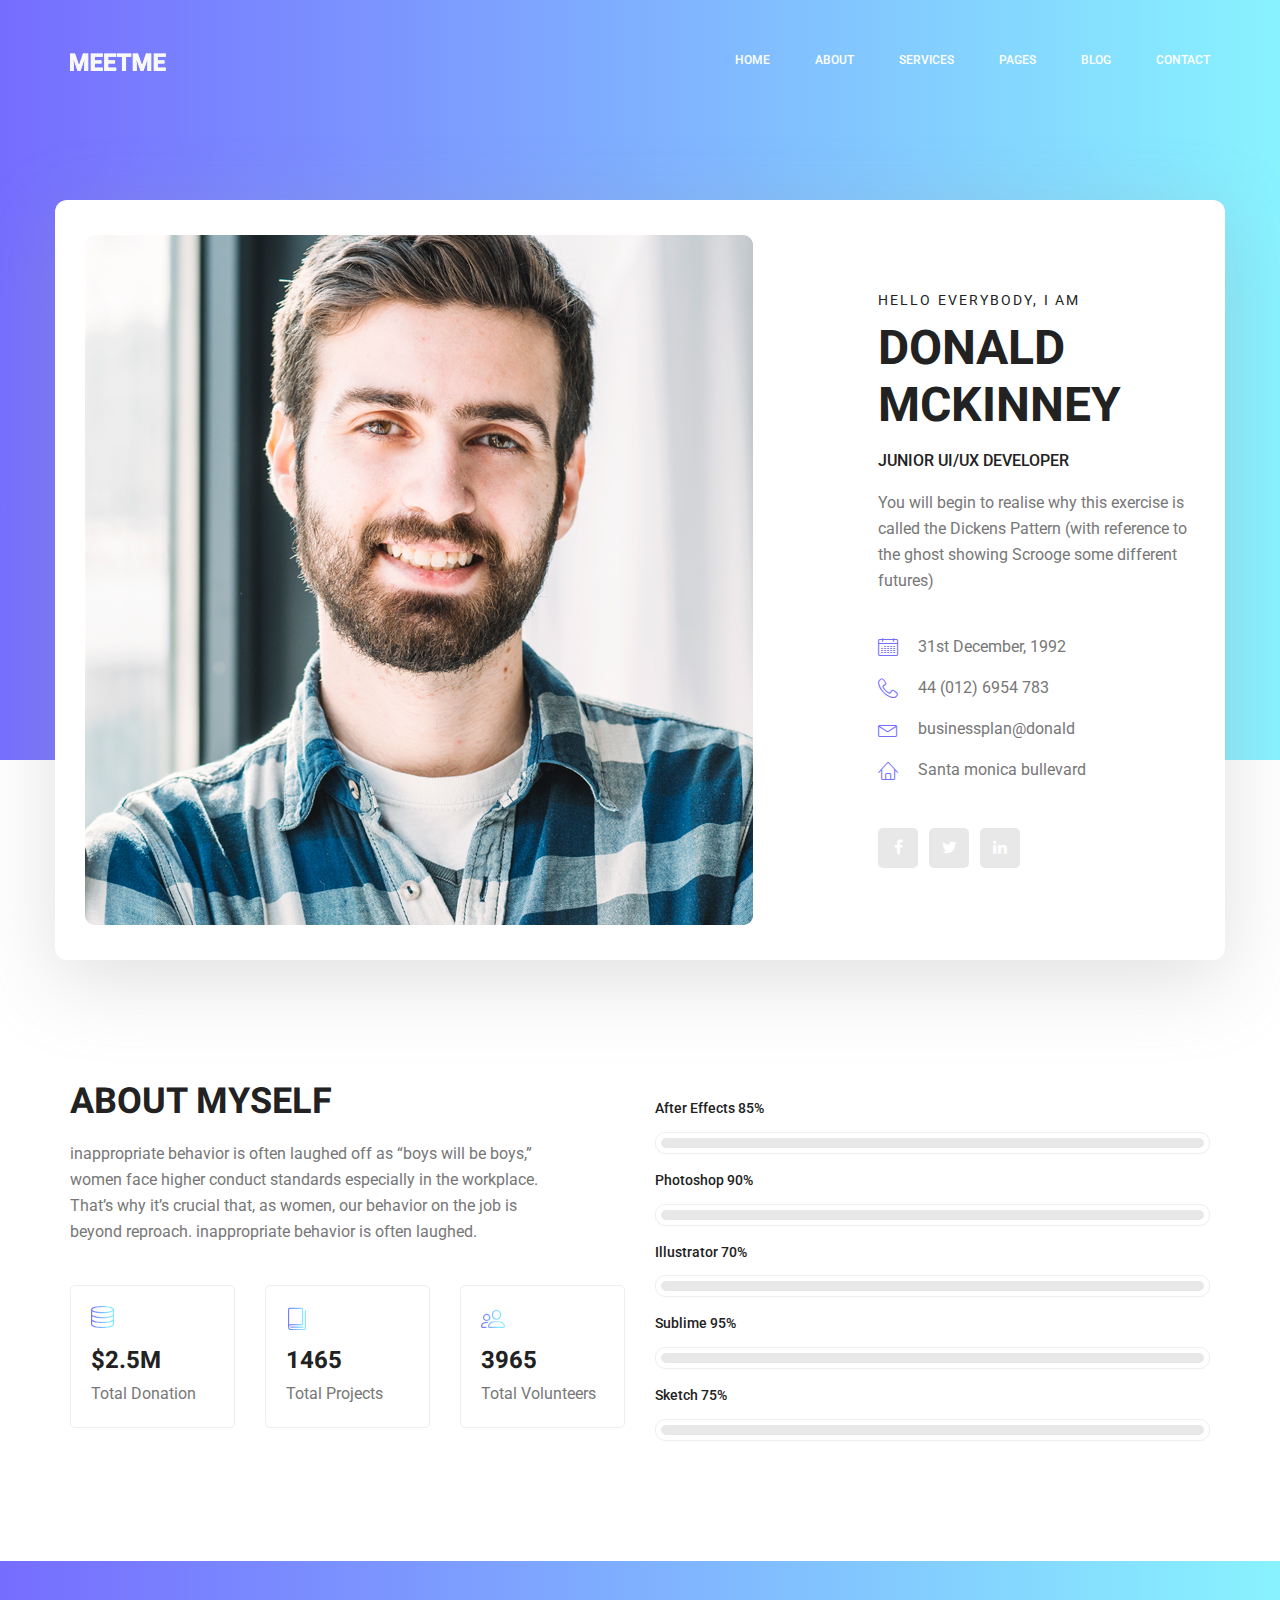
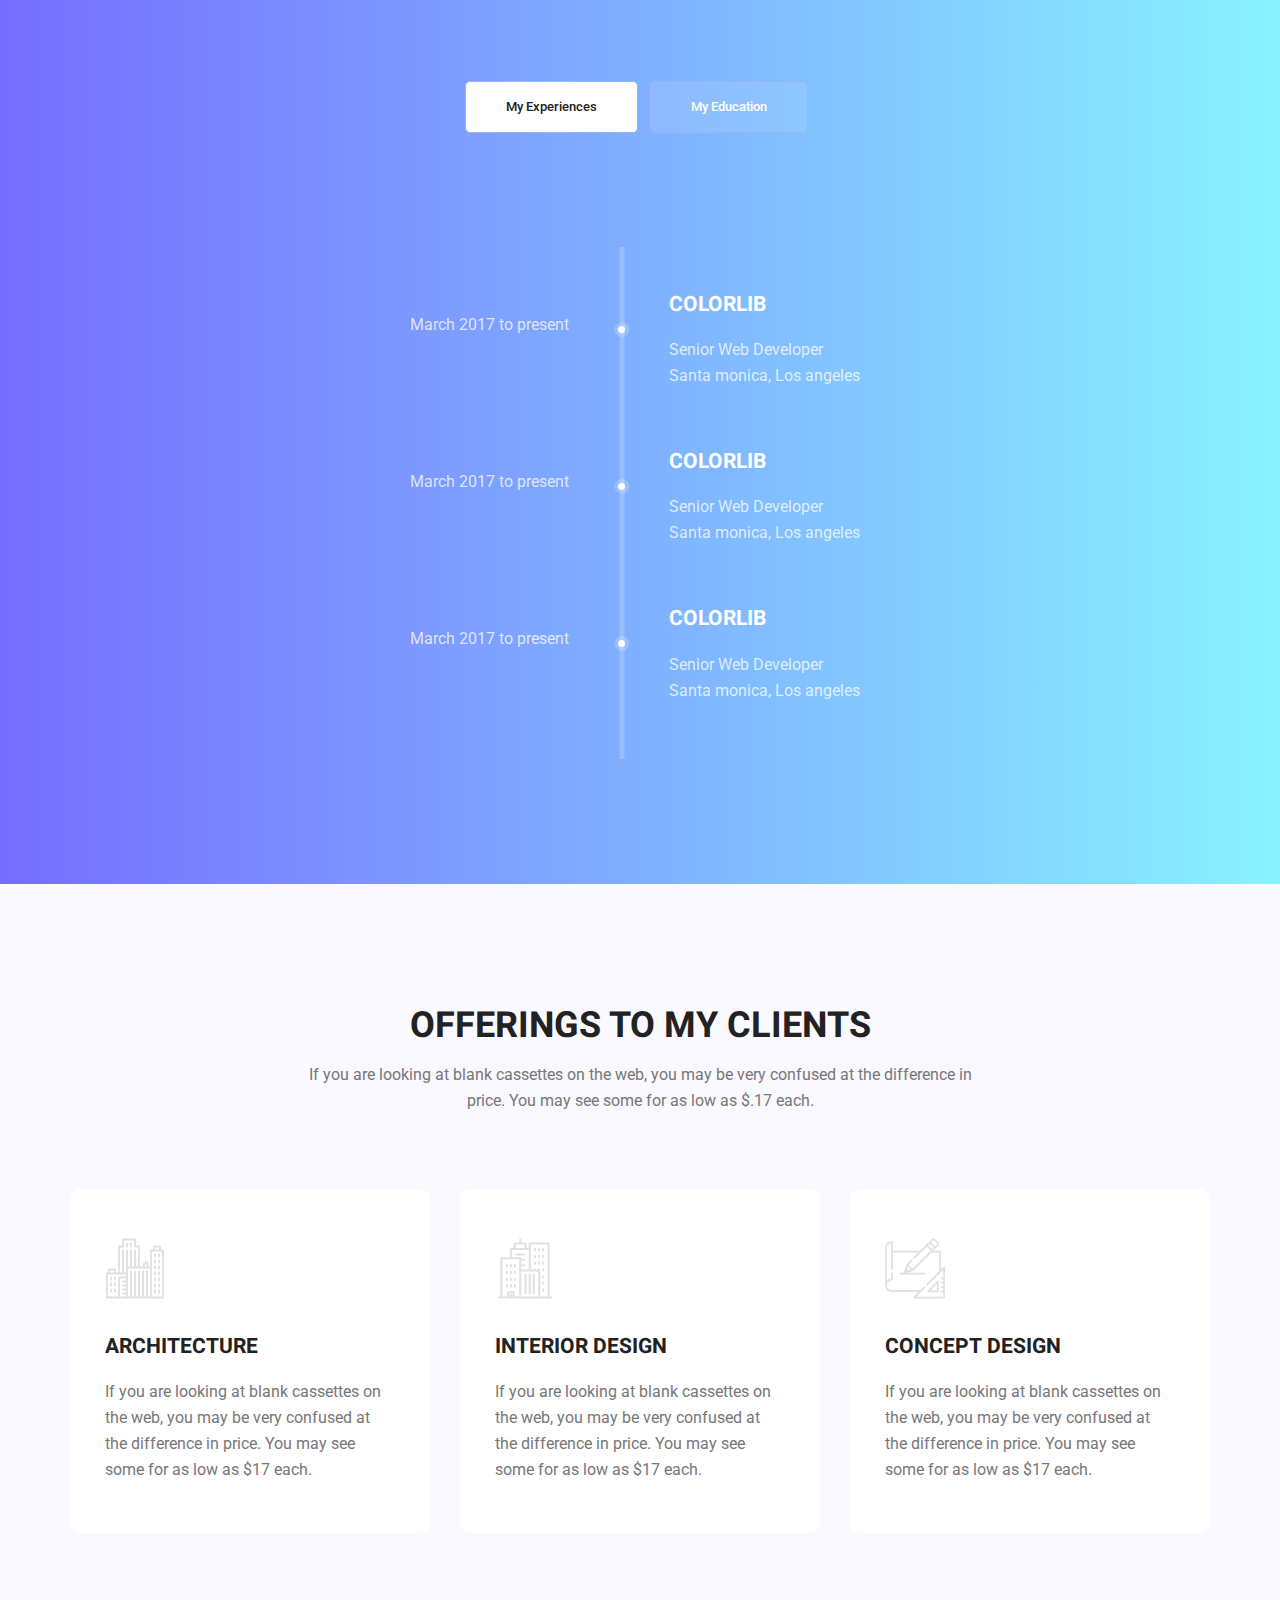
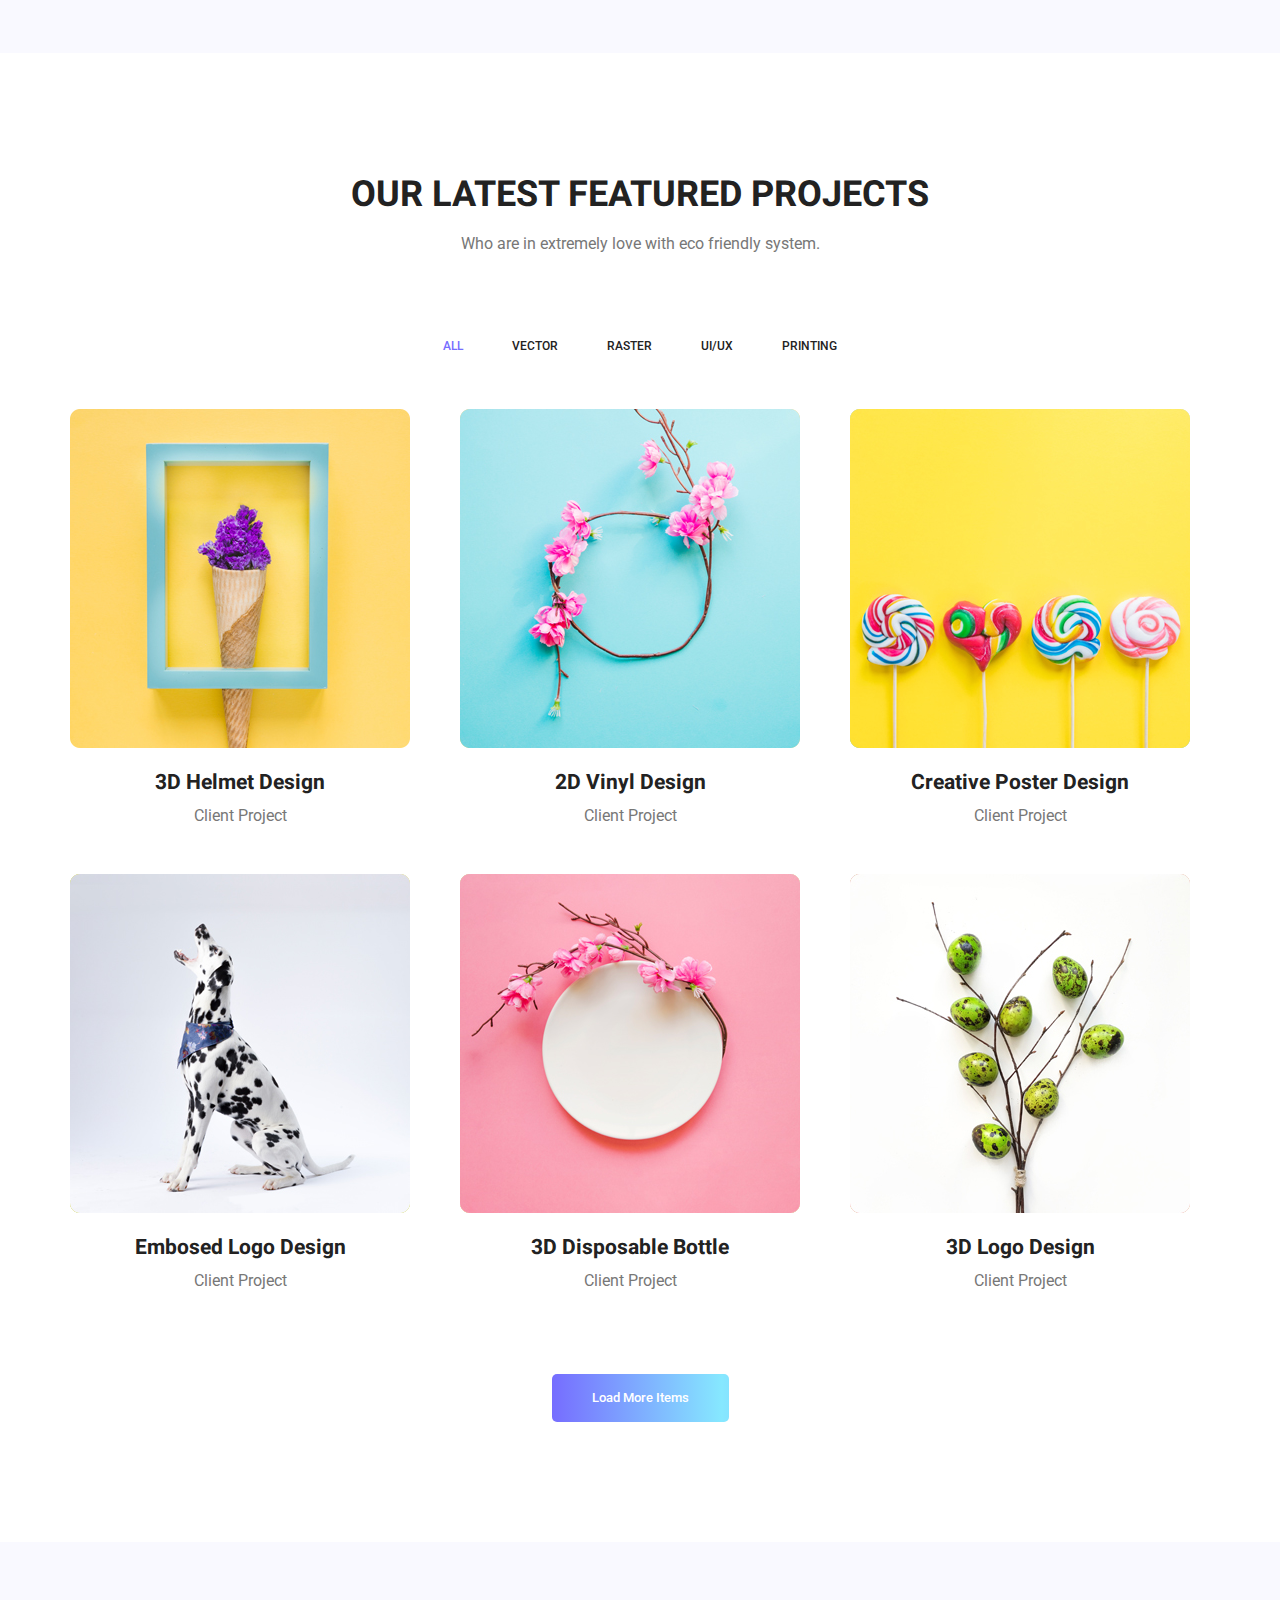
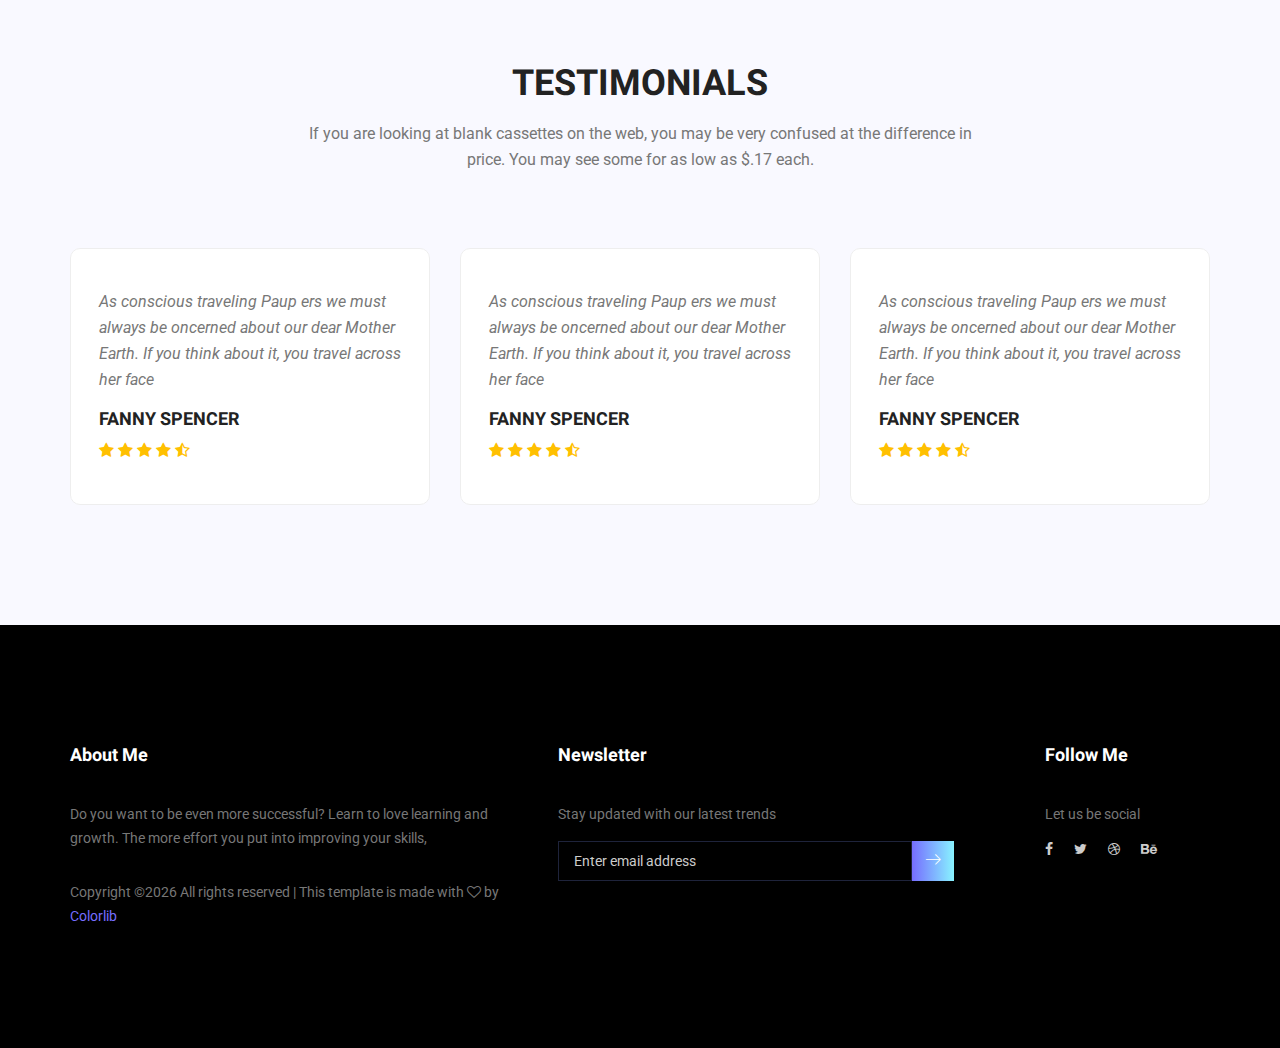
==== commit eaa5578f: "init" ====
--- a/index.html
+++ b/index.html
@@ -1,682 +1,539 @@
-<!DOCTYPE html>
+<!doctype html>
 <html lang="en">
-  <head>
-    <title>Clark - Free Bootstrap 4 Template by Colorlib</title>
-    <meta charset="utf-8">
-    <meta name="viewport" content="width=device-width, initial-scale=1, shrink-to-fit=no">
-    
-    <link href="https://fonts.googleapis.com/css?family=Poppins:100,200,300,400,500,600,700,800,900" rel="stylesheet">
-
-    <link rel="stylesheet" href="css/open-iconic-bootstrap.min.css">
-    <link rel="stylesheet" href="css/animate.css">
-    
-    <link rel="stylesheet" href="css/owl.carousel.min.css">
-    <link rel="stylesheet" href="css/owl.theme.default.min.css">
-    <link rel="stylesheet" href="css/magnific-popup.css">
-
-    <link rel="stylesheet" href="css/aos.css">
-
-    <link rel="stylesheet" href="css/ionicons.min.css">
-    
-    <link rel="stylesheet" href="css/flaticon.css">
-    <link rel="stylesheet" href="css/icomoon.css">
-    <link rel="stylesheet" href="css/style.css">
-  </head>
-  <body data-spy="scroll" data-target=".site-navbar-target" data-offset="300">
-	  
-	  
-    <nav class="navbar navbar-expand-lg navbar-dark ftco_navbar ftco-navbar-light site-navbar-target" id="ftco-navbar">
-	    <div class="container">
-	      
-	      <button class="navbar-toggler js-fh5co-nav-toggle fh5co-nav-toggle" type="button" data-toggle="collapse" data-target="#ftco-nav" aria-controls="ftco-nav" aria-expanded="false" aria-label="Toggle navigation">
-	        <span class="oi oi-menu"></span> Menu
-	      </button>
-
-	      <div class="collapse navbar-collapse" id="ftco-nav">
-	        <ul class="navbar-nav nav ml-auto">
-	          <li class="nav-item"><a href="#home-section" class="nav-link"><span>Home</span></a></li>
-	          <li class="nav-item"><a href="#about-section" class="nav-link"><span>About</span></a></li>
-	          <li class="nav-item"><a href="#resume-section" class="nav-link"><span>Resume</span></a></li>
-	          <li class="nav-item"><a href="#services-section" class="nav-link"><span>Services</span></a></li>
-	          <li class="nav-item"><a href="#skills-section" class="nav-link"><span>Skills</span></a></li>
-	          <li class="nav-item"><a href="#projects-section" class="nav-link"><span>Projects</span></a></li>
-	          <li class="nav-item"><a href="#blog-section" class="nav-link"><span>My Blog</span></a></li>
-	          <li class="nav-item"><a href="#contact-section" class="nav-link"><span>Contact</span></a></li>
-	        </ul>
-	      </div>
-	    </div>
-	  </nav>
-	  <section id="home-section" class="hero">
-		<div class="home-slider owl-carousel">
-		  <div class="slider-item">
-			<div class="overlay"></div>
-			<div class="container">
-			  <div class="row d-md-flex no-gutters slider-text align-items-end justify-content-end" data-scrollax-parent="true">
-				<div class="one-third js-fullheight order-md-last img" style="background-image:url(images/Gayani1.png); background-position: center 10%;">
-				  <div class="overlay"></div>
-				</div>
-				<div class="one-forth d-flex align-items-center ftco-animate" data-scrollax="properties: { translateY: '70%' }">
-				  <div class="text">
-					<span class="subheading">Hello!</span>
-					<h1 class="mb-4 mt-3">I'm <span>Gayani Vitharana</span></h1>
-					<h2 class="mb-4">Data Scientist</h2>
-				  </div>
-				</div>
-			  </div>
-			</div>
-		  </div>
-		</div>
-	  </section>
-	  
-	  
-
-    <section class="ftco-about img ftco-section ftco-no-pb" id="about-section">
-    	<div class="container">
-    		<div class="row d-flex">
-    			<div class="col-md-6 col-lg-5 d-flex">
-    				<div class="img-about img d-flex align-items-stretch">
-    					<div class="overlay"></div>
-	    				<div class="img d-flex align-self-stretch align-items-center" style="background-image:url(images/bg_1.png);">
-	    				</div>
-    				</div>
-    			</div>
-    			<div class="col-md-6 col-lg-7 pl-lg-5 pb-5">
-    				<div class="row justify-content-start pb-3">
-		          <div class="col-md-12 heading-section ftco-animate">
-		          	<h1 class="big">About</h1>
-		            <h2 class="mb-4">About Me</h2>
-		            <p>A small river named Duden flows by their place and supplies it with the necessary regelialia.</p>
-		            <ul class="about-info mt-4 px-md-0 px-2">
-		            	<li class="d-flex"><span>Name:</span> <span>Clark Thompson</span></li>
-		            	<li class="d-flex"><span>Date of birth:</span> <span>January 01, 1987</span></li>
-		            	<li class="d-flex"><span>Address:</span> <span>San Francisco CA 97987 USA</span></li>
-		            	<li class="d-flex"><span>Zip code:</span> <span>1000</span></li>
-		            	<li class="d-flex"><span>Email:</span> <span>clarkthomp@gmail.com</span></li>
-		            	<li class="d-flex"><span>Phone: </span> <span>+1-2234-5678-9-0</span></li>
-		            </ul>
-		          </div>
-		        </div>
-	          <div class="counter-wrap ftco-animate d-flex mt-md-3">
-              <div class="text">
-              	<p class="mb-4">
-	                <span class="number" data-number="120">0</span>
-	                <span>Project complete</span>
-                </p>
-                <p><a href="#" class="btn btn-primary py-3 px-3">Download CV</a></p>
-              </div>
-	          </div>
-	        </div>
-        </div>
-    	</div>
-    </section>
-
-    <section class="ftco-section ftco-no-pb" id="resume-section">
-    	<div class="container">
-    		<div class="row justify-content-center pb-5">
-          <div class="col-md-10 heading-section text-center ftco-animate">
-          	<h1 class="big big-2">Resume</h1>
-            <h2 class="mb-4">Resume</h2>
-            <p>A small river named Duden flows by their place and supplies it with the necessary regelialia. It is a paradisematic country, in which roasted parts of sentences fly into your mouth.</p>
-          </div>
-        </div>
-    		<div class="row">
-    			<div class="col-md-6">
-    				<div class="resume-wrap ftco-animate">
-    					<span class="date">2014-2015</span>
-    					<h2>Master Degree of Design</h2>
-    					<span class="position">Cambridge University</span>
-    					<p class="mt-4">A small river named Duden flows by their place and supplies it with the necessary regelialia. It is a paradisematic country, in which roasted parts of sentences fly into your mouth.</p>
-    				</div>
-    				<div class="resume-wrap ftco-animate">
-    					<span class="date">2014-2015</span>
-    					<h2>Bachelor's Degree of C.A</h2>
-    					<span class="position">Cambridge University</span>
-    					<p class="mt-4">A small river named Duden flows by their place and supplies it with the necessary regelialia. It is a paradisematic country, in which roasted parts of sentences fly into your mouth.</p>
-    				</div>
-    				<div class="resume-wrap ftco-animate">
-    					<span class="date">2014-2015</span>
-    					<h2>Diploma in Computer</h2>
-    					<span class="position">Cambridge University</span>
-    					<p class="mt-4">A small river named Duden flows by their place and supplies it with the necessary regelialia. It is a paradisematic country, in which roasted parts of sentences fly into your mouth.</p>
-    				</div>
-    			</div>
-
-    			<div class="col-md-6">
-    				<div class="resume-wrap ftco-animate">
-    					<span class="date">2014-2015</span>
-    					<h2>Art &amp; Creative Director</h2>
-    					<span class="position">Cambridge University</span>
-    					<p class="mt-4">A small river named Duden flows by their place and supplies it with the necessary regelialia. It is a paradisematic country, in which roasted parts of sentences fly into your mouth.</p>
-    				</div>
-    				<div class="resume-wrap ftco-animate">
-    					<span class="date">2014-2015</span>
-    					<h2>Wordpress Developer</h2>
-    					<span class="position">Cambridge University</span>
-    					<p class="mt-4">A small river named Duden flows by their place and supplies it with the necessary regelialia. It is a paradisematic country, in which roasted parts of sentences fly into your mouth.</p>
-    				</div>
-    				<div class="resume-wrap ftco-animate">
-    					<span class="date">2017-2018</span>
-    					<h2>UI/UX Designer</h2>
-    					<span class="position">Cambridge University</span>
-    					<p class="mt-4">A small river named Duden flows by their place and supplies it with the necessary regelialia. It is a paradisematic country, in which roasted parts of sentences fly into your mouth.</p>
-    				</div>
-    			</div>
-    		</div>
-    		<div class="row justify-content-center mt-5">
-    			<div class="col-md-6 text-center ftco-animate">
-    				<p><a href="#" class="btn btn-primary py-4 px-5">Download CV</a></p>
-    			</div>
-    		</div>
-    	</div>
-    </section>
-
-    <section class="ftco-section" id="services-section">
-    	<div class="container">
-    		<div class="row justify-content-center py-5 mt-5">
-          <div class="col-md-12 heading-section text-center ftco-animate">
-          	<h1 class="big big-2">Services</h1>
-            <h2 class="mb-4">Services</h2>
-            <p>Far far away, behind the word mountains, far from the countries Vokalia and Consonantia</p>
-          </div>
-        </div>
-    		<div class="row">
-					<div class="col-md-4 text-center d-flex ftco-animate">
-						<a href="#" class="services-1">
-							<span class="icon">
-								<i class="flaticon-analysis"></i>
-							</span>
-							<div class="desc">
-								<h3 class="mb-5">Web Design</h3>
+    <head>
+        <!-- Required meta tags -->
+        <meta charset="utf-8">
+        <meta name="viewport" content="width=device-width, initial-scale=1, shrink-to-fit=no">
+        <link rel="icon" href="img/favicon.png" type="image/png">
+        <title>MeetMe Personal</title>
+        <!-- Bootstrap CSS -->
+        <link rel="stylesheet" href="css/bootstrap.css">
+        <link rel="stylesheet" href="vendors/linericon/style.css">
+        <link rel="stylesheet" href="css/font-awesome.min.css">
+        <link rel="stylesheet" href="vendors/owl-carousel/owl.carousel.min.css">
+        <link rel="stylesheet" href="vendors/lightbox/simpleLightbox.css">
+        <link rel="stylesheet" href="vendors/nice-select/css/nice-select.css">
+        <link rel="stylesheet" href="vendors/animate-css/animate.css">
+        <link rel="stylesheet" href="vendors/popup/magnific-popup.css">
+        <link rel="stylesheet" href="vendors/flaticon/flaticon.css">
+        <!-- main css -->
+        <link rel="stylesheet" href="css/style.css">
+        <link rel="stylesheet" href="css/responsive.css">
+    </head>
+    <body>
+        
+        <!--================Header Menu Area =================-->
+        <header class="header_area">
+            <div class="main_menu">
+            	<nav class="navbar navbar-expand-lg navbar-light">
+					<div class="container box_1620">
+						<!-- Brand and toggle get grouped for better mobile display -->
+						<a class="navbar-brand logo_h" href="index.html"><img src="img/logo.png" alt=""></a>
+						<button class="navbar-toggler" type="button" data-toggle="collapse" data-target="#navbarSupportedContent" aria-controls="navbarSupportedContent" aria-expanded="false" aria-label="Toggle navigation">
+							<span class="icon-bar"></span>
+							<span class="icon-bar"></span>
+							<span class="icon-bar"></span>
+						</button>
+						<!-- Collect the nav links, forms, and other content for toggling -->
+						<div class="collapse navbar-collapse offset" id="navbarSupportedContent">
+							<ul class="nav navbar-nav menu_nav ml-auto">
+								<li class="nav-item active"><a class="nav-link" href="index.html">Home</a></li> 
+								<li class="nav-item"><a class="nav-link" href="about-us.html">About</a></li> 
+								<li class="nav-item"><a class="nav-link" href="services.html">Services</a></li> 
+								<li class="nav-item submenu dropdown">
+									<a href="#" class="nav-link dropdown-toggle" data-toggle="dropdown" role="button" aria-haspopup="true" aria-expanded="false">Pages</a>
+									<ul class="dropdown-menu">
+										<li class="nav-item"><a class="nav-link" href="portfolio.html">Portfolio</a></li>
+										<li class="nav-item"><a class="nav-link" href="elements.html">Elements</a></li>
+									</ul>
+								</li> 
+								<li class="nav-item submenu dropdown">
+									<a href="#" class="nav-link dropdown-toggle" data-toggle="dropdown" role="button" aria-haspopup="true" aria-expanded="false">Blog</a>
+									<ul class="dropdown-menu">
+										<li class="nav-item"><a class="nav-link" href="blog.html">Blog</a></li>
+										<li class="nav-item"><a class="nav-link" href="single-blog.html">Blog Details</a></li>
+									</ul>
+								</li> 
+								<li class="nav-item"><a class="nav-link" href="contact.html">Contact</a></li>
+							</ul>
+						</div> 
+					</div>
+            	</nav>
+            </div>
+        </header>
+        <!--================Header Menu Area =================-->
+        
+        <!--================Home Banner Area =================-->
+        <section class="home_banner_area">
+           	<div class="container box_1620">
+           		<div class="banner_inner d-flex align-items-center">
+					<div class="banner_content">
+						<div class="media">
+							<div class="d-flex">
+								<img src="img/personal.jpg" alt="">
 							</div>
-						</a>
-					</div>
-					<div class="col-md-4 text-center d-flex ftco-animate">
-						<a href="#" class="services-1">
-							<span class="icon">
-								<i class="flaticon-flasks"></i>
-							</span>
-							<div class="desc">
-								<h3 class="mb-5">Phtography</h3>
-							</div>
-						</a>
-					</div>
-					<div class="col-md-4 text-center d-flex ftco-animate">
-						<a href="#" class="services-1">
-							<span class="icon">
-								<i class="flaticon-ideas"></i>
-							</span>
-							<div class="desc">
-								<h3 class="mb-5">Web Developer</h3>
-							</div>
-						</a>
-					</div>
-
-					<div class="col-md-4 text-center d-flex ftco-animate">
-						<a href="#" class="services-1">
-							<span class="icon">
-								<i class="flaticon-analysis"></i>
-							</span>
-							<div class="desc">
-								<h3 class="mb-5">App Developing</h3>
-							</div>
-						</a>
-					</div>
-					<div class="col-md-4 text-center d-flex ftco-animate">
-						<a href="#" class="services-1">
-							<span class="icon">
-								<i class="flaticon-flasks"></i>
-							</span>
-							<div class="desc">
-								<h3 class="mb-5">Branding</h3>
-							</div>
-						</a>
-					</div>
-					<div class="col-md-4 text-center d-flex ftco-animate">
-						<a href="#" class="services-1">
-							<span class="icon">
-								<i class="flaticon-ideas"></i>
-							</span>
-							<div class="desc">
-								<h3 class="mb-5">Product Strategy</h3>
-							</div>
-						</a>
-					</div>
-				</div>
-    	</div>
-    </section>
-
-		
-		<section class="ftco-section" id="skills-section">
-			<div class="container">
-				<div class="row justify-content-center pb-5">
-          <div class="col-md-12 heading-section text-center ftco-animate">
-          	<h1 class="big big-2">Skills</h1>
-            <h2 class="mb-4">My Skills</h2>
-            <p>Far far away, behind the word mountains, far from the countries Vokalia and Consonantia</p>
-          </div>
-        </div>
-				<div class="row">
-					<div class="col-md-6 animate-box">
-						<div class="progress-wrap ftco-animate">
-							<h3>Photoshop</h3>
-							<div class="progress">
-							 	<div class="progress-bar color-1" role="progressbar" aria-valuenow="90"
-							  	aria-valuemin="0" aria-valuemax="100" style="width:90%">
-							    <span>90%</span>
-							  	</div>
-							</div>
-						</div>
-					</div>
-					<div class="col-md-6 animate-box">
-						<div class="progress-wrap ftco-animate">
-							<h3>jQuery</h3>
-							<div class="progress">
-							 	<div class="progress-bar color-2" role="progressbar" aria-valuenow="85"
-							  	aria-valuemin="0" aria-valuemax="100" style="width:85%">
-							    <span>85%</span>
-							  	</div>
-							</div>
-						</div>
-					</div>
-					<div class="col-md-6 animate-box">
-						<div class="progress-wrap ftco-animate">
-							<h3>HTML5</h3>
-							<div class="progress">
-							 	<div class="progress-bar color-3" role="progressbar" aria-valuenow="95"
-							  	aria-valuemin="0" aria-valuemax="100" style="width:95%">
-							    <span>95%</span>
-							  	</div>
-							</div>
-						</div>
-					</div>
-					<div class="col-md-6 animate-box">
-						<div class="progress-wrap ftco-animate">
-							<h3>CSS3</h3>
-							<div class="progress">
-							 	<div class="progress-bar color-4" role="progressbar" aria-valuenow="90"
-							  	aria-valuemin="0" aria-valuemax="100" style="width:90%">
-							    <span>90%</span>
-							  	</div>
-							</div>
-						</div>
-					</div>
-					<div class="col-md-6 animate-box">
-						<div class="progress-wrap ftco-animate">
-							<h3>WordPress</h3>
-							<div class="progress">
-							 	<div class="progress-bar color-5" role="progressbar" aria-valuenow="70"
-							  	aria-valuemin="0" aria-valuemax="100" style="width:70%">
-							    <span>70%</span>
-							  	</div>
-							</div>
-						</div>
-					</div>
-					<div class="col-md-6 animate-box">
-						<div class="progress-wrap ftco-animate">
-							<h3>SEO</h3>
-							<div class="progress">
-							 	<div class="progress-bar color-6" role="progressbar" aria-valuenow="80"
-							  	aria-valuemin="0" aria-valuemax="100" style="width:80%">
-							    <span>80%</span>
-							  	</div>
+							<div class="media-body">
+								<div class="personal_text">
+									<h6>Hello Everybody, i am</h6>
+									<h3>Donald McKinney</h3>
+									<h4>Junior UI/UX Developer</h4>
+									<p>You will begin to realise why this exercise is called the Dickens Pattern (with reference to the ghost showing Scrooge some different futures)</p>
+									<ul class="list basic_info">
+										<li><a href="#"><i class="lnr lnr-calendar-full"></i> 31st December, 1992</a></li>
+										<li><a href="#"><i class="lnr lnr-phone-handset"></i> 44 (012) 6954 783</a></li>
+										<li><a href="#"><i class="lnr lnr-envelope"></i> businessplan@donald</a></li>
+										<li><a href="#"><i class="lnr lnr-home"></i> Santa monica bullevard</a></li>
+									</ul>
+									<ul class="list personal_social">
+										<li><a href="#"><i class="fa fa-facebook"></i></a></li>
+										<li><a href="#"><i class="fa fa-twitter"></i></a></li>
+										<li><a href="#"><i class="fa fa-linkedin"></i></a></li>
+									</ul>
+								</div>
 							</div>
 						</div>
 					</div>
 				</div>
-			</div>
-		</section>
- 
-
-    <section class="ftco-section ftco-project" id="projects-section">
-    	<div class="container">
-    		<div class="row justify-content-center pb-5">
-          <div class="col-md-12 heading-section text-center ftco-animate">
-          	<h1 class="big big-2">Projects</h1>
-            <h2 class="mb-4">Our Projects</h2>
-            <p>Far far away, behind the word mountains, far from the countries Vokalia and Consonantia</p>
-          </div>
-        </div>
-    		<div class="row">
-    			<div class="col-md-4">
-    				<div class="project img ftco-animate d-flex justify-content-center align-items-center" style="background-image: url(images/project-4.jpg);">
-    					<div class="overlay"></div>
-	    				<div class="text text-center p-4">
-	    					<h3><a href="#">Branding &amp; Illustration Design</a></h3>
-	    					<span>Web Design</span>
-	    				</div>
-    				</div>
-  				</div>
-  				<div class="col-md-8">
-    				<div class="project img ftco-animate d-flex justify-content-center align-items-center" style="background-image: url(images/project-5.jpg);">
-    					<div class="overlay"></div>
-	    				<div class="text text-center p-4">
-	    					<h3><a href="#">Branding &amp; Illustration Design</a></h3>
-	    					<span>Web Design</span>
-	    				</div>
-    				</div>
-  				</div>
-
-    			<div class="col-md-8">
-    				<div class="project img ftco-animate d-flex justify-content-center align-items-center" style="background-image: url(images/project-1.jpg);">
-    					<div class="overlay"></div>
-	    				<div class="text text-center p-4">
-	    					<h3><a href="#">Branding &amp; Illustration Design</a></h3>
-	    					<span>Web Design</span>
-	    				</div>
-    				</div>
-
-    				<div class="project img ftco-animate d-flex justify-content-center align-items-center" style="background-image: url(images/project-6.jpg);">
-    					<div class="overlay"></div>
-	    				<div class="text text-center p-4">
-	    					<h3><a href="#">Branding &amp; Illustration Design</a></h3>
-	    					<span>Web Design</span>
-	    				</div>
-    				</div>
-    			</div>
-    			<div class="col-md-4">
-    				<div class="row">
-    					<div class="col-md-12">
-		    				<div class="project img ftco-animate d-flex justify-content-center align-items-center" style="background-image: url(images/project-2.jpg);">
-		    					<div class="overlay"></div>
-			    				<div class="text text-center p-4">
-			    					<h3><a href="#">Branding &amp; Illustration Design</a></h3>
-			    					<span>Web Design</span>
-			    				</div>
-		    				</div>
-	    				</div>
-	    				<div class="col-md-12">
-		    				<div class="project img ftco-animate d-flex justify-content-center align-items-center" style="background-image: url(images/project-3.jpg);">
-		    					<div class="overlay"></div>
-			    				<div class="text text-center p-4">
-			    					<h3><a href="#">Branding &amp; Illustration Design</a></h3>
-			    					<span>Web Design</span>
-			    				</div>
-		    				</div>
-	    				</div>
-    				</div>
-    			</div>
-    		</div>
-    	</div>
-    </section>
-
-
-    <section class="ftco-section" id="blog-section">
-      <div class="container">
-        <div class="row justify-content-center mb-5 pb-5">
-          <div class="col-md-7 heading-section text-center ftco-animate">
-            <h1 class="big big-2">Blog</h1>
-            <h2 class="mb-4">Our Blog</h2>
-            <p>Far far away, behind the word mountains, far from the countries Vokalia and Consonantia</p>
-          </div>
-        </div>
-        <div class="row d-flex">
-          <div class="col-md-4 d-flex ftco-animate">
-          	<div class="blog-entry justify-content-end">
-              <a href="single.html" class="block-20" style="background-image: url('images/image_1.jpg');">
-              </a>
-              <div class="text mt-3 float-right d-block">
-              	<div class="d-flex align-items-center mb-3 meta">
-	                <p class="mb-0">
-	                	<span class="mr-2">June 21, 2019</span>
-	                	<a href="#" class="mr-2">Admin</a>
-	                	<a href="#" class="meta-chat"><span class="icon-chat"></span> 3</a>
-	                </p>
-                </div>
-                <h3 class="heading"><a href="single.html">Why Lead Generation is Key for Business Growth</a></h3>
-                <p>A small river named Duden flows by their place and supplies it with the necessary regelialia.</p>
-              </div>
             </div>
-          </div>
-          <div class="col-md-4 d-flex ftco-animate">
-          	<div class="blog-entry justify-content-end">
-              <a href="single.html" class="block-20" style="background-image: url('images/image_2.jpg');">
-              </a>
-              <div class="text mt-3 float-right d-block">
-              	<div class="d-flex align-items-center mb-3 meta">
-	                <p class="mb-0">
-	                	<span class="mr-2">June 21, 2019</span>
-	                	<a href="#" class="mr-2">Admin</a>
-	                	<a href="#" class="meta-chat"><span class="icon-chat"></span> 3</a>
-	                </p>
-                </div>
-                <h3 class="heading"><a href="single.html">Why Lead Generation is Key for Business Growth</a></h3>
-                <p>A small river named Duden flows by their place and supplies it with the necessary regelialia.</p>
-              </div>
-            </div>
-          </div>
-          <div class="col-md-4 d-flex ftco-animate">
-          	<div class="blog-entry">
-              <a href="single.html" class="block-20" style="background-image: url('images/image_3.jpg');">
-              </a>
-              <div class="text mt-3 float-right d-block">
-              	<div class="d-flex align-items-center mb-3 meta">
-	                <p class="mb-0">
-	                	<span class="mr-2">June 21, 2019</span>
-	                	<a href="#" class="mr-2">Admin</a>
-	                	<a href="#" class="meta-chat"><span class="icon-chat"></span> 3</a>
-	                </p>
-                </div>
-                <h3 class="heading"><a href="single.html">Why Lead Generation is Key for Business Growth</a></h3>
-                <p>A small river named Duden flows by their place and supplies it with the necessary regelialia.</p>
-              </div>
-            </div>
-          </div>
-        </div>
-      </div>
-    </section>
-
-    <section class="ftco-section ftco-no-pt ftco-no-pb ftco-counter img" id="section-counter">
-    	<div class="container">
-				<div class="row d-md-flex align-items-center">
-          <div class="col-md d-flex justify-content-center counter-wrap ftco-animate">
-            <div class="block-18">
-              <div class="text">
-                <strong class="number" data-number="100">0</strong>
-                <span>Awards</span>
-              </div>
-            </div>
-          </div>
-          <div class="col-md d-flex justify-content-center counter-wrap ftco-animate">
-            <div class="block-18">
-              <div class="text">
-                <strong class="number" data-number="1200">0</strong>
-                <span>Complete Projects</span>
-              </div>
-            </div>
-          </div>
-          <div class="col-md d-flex justify-content-center counter-wrap ftco-animate">
-            <div class="block-18">
-              <div class="text">
-                <strong class="number" data-number="1200">0</strong>
-                <span>Happy Customers</span>
-              </div>
-            </div>
-          </div>
-          <div class="col-md d-flex justify-content-center counter-wrap ftco-animate">
-            <div class="block-18">
-              <div class="text">
-                <strong class="number" data-number="500">0</strong>
-                <span>Cups of coffee</span>
-              </div>
-            </div>
-          </div>
-        </div>
-      </div>
-    </section>
-
-    <section class="ftco-section ftco-hireme img margin-top" style="background-image: url(images/bg_1.jpg)">
-			<div class="container">
-				<div class="row justify-content-center">
-					<div class="col-md-7 ftco-animate text-center">
-						<h2>I'm <span>Available</span> for freelancing</h2>
-						<p>A small river named Duden flows by their place and supplies it with the necessary regelialia.</p>
-						<p class="mb-0"><a href="#" class="btn btn-primary py-3 px-5">Hire me</a></p>
+        </section>
+        <!--================End Home Banner Area =================-->
+        
+        <!--================Welcome Area =================-->
+        <section class="welcome_area p_120">
+        	<div class="container">
+        		<div class="row welcome_inner">
+        			<div class="col-lg-6">
+        				<div class="welcome_text">
+        					<h4>About Myself</h4>
+        					<p>inappropriate behavior is often laughed off as “boys will be boys,” women face higher conduct standards especially in the workplace. That’s why it’s crucial that, as women, our behavior on the job is beyond reproach. inappropriate behavior is often laughed.</p>
+        					<div class="row">
+        						<div class="col-md-4">
+        							<div class="wel_item">
+        								<i class="lnr lnr-database"></i>
+        								<h4>$2.5M</h4>
+        								<p>Total Donation</p>
+        							</div>
+        						</div>
+        						<div class="col-md-4">
+        							<div class="wel_item">
+        								<i class="lnr lnr-book"></i>
+        								<h4>1465</h4>
+        								<p>Total Projects</p>
+        							</div>
+        						</div>
+        						<div class="col-md-4">
+        							<div class="wel_item">
+        								<i class="lnr lnr-users"></i>
+        								<h4>3965</h4>
+        								<p>Total Volunteers</p>
+        							</div>
+        						</div>
+        					</div>
+        				</div>
+        			</div>
+        			<div class="col-lg-6">
+        				<div class="tools_expert">
+        					<div class="skill_main">
+								<div class="skill_item">
+									<h4>After Effects <span class="counter">85</span>%</h4>
+									<div class="progress_br">
+										<div class="progress">
+											<div class="progress-bar" role="progressbar" aria-valuenow="85" aria-valuemin="0" aria-valuemax="100"></div>
+										</div>
+									</div>
+								</div>
+								<div class="skill_item">
+									<h4>Photoshop <span class="counter">90</span>%</h4>
+									<div class="progress_br">
+										<div class="progress">
+											<div class="progress-bar" role="progressbar" aria-valuenow="90" aria-valuemin="0" aria-valuemax="100"></div>
+										</div>
+									</div>
+								</div>
+								<div class="skill_item">
+									<h4>Illustrator <span class="counter">70</span>%</h4>
+									<div class="progress_br">
+										<div class="progress">
+											<div class="progress-bar" role="progressbar" aria-valuenow="70" aria-valuemin="0" aria-valuemax="100"></div>
+										</div>
+									</div>
+								</div>
+								<div class="skill_item">
+									<h4>Sublime <span class="counter">95</span>%</h4>
+									<div class="progress_br">
+										<div class="progress">
+											<div class="progress-bar" role="progressbar" aria-valuenow="95" aria-valuemin="0" aria-valuemax="100"></div>
+										</div>
+									</div>
+								</div>
+								<div class="skill_item">
+									<h4>Sketch <span class="counter">75</span>%</h4>
+									<div class="progress_br">
+										<div class="progress">
+											<div class="progress-bar" role="progressbar" aria-valuenow="75" aria-valuemin="0" aria-valuemax="100"></div>
+										</div>
+									</div>
+								</div>
+							</div>
+        				</div>
+        			</div>
+        		</div>
+        	</div>
+        </section>
+        <!--================End Welcome Area =================-->
+        
+        <!--================My Tabs Area =================-->
+        <section class="mytabs_area p_120">
+        	<div class="container">
+        		<div class="tabs_inner">
+					<ul class="nav nav-tabs" id="myTab" role="tablist">
+						<li class="nav-item">
+							<a class="nav-link active" id="home-tab" data-toggle="tab" href="#home" role="tab" aria-controls="home" aria-selected="true">My Experiences</a>
+						</li>
+						<li class="nav-item">
+							<a class="nav-link" id="profile-tab" data-toggle="tab" href="#profile" role="tab" aria-controls="profile" aria-selected="false">My Education</a>
+						</li>
+					</ul>
+					<div class="tab-content" id="myTabContent">
+						<div class="tab-pane fade show active" id="home" role="tabpanel" aria-labelledby="home-tab">
+							<ul class="list">
+								<li>
+									<span></span>
+									<div class="media">
+										<div class="d-flex">
+											<p>March 2017 to present</p>
+										</div>
+										<div class="media-body">
+											<h4>Colorlib</h4>
+											<p>Senior Web Developer <br />Santa monica, Los angeles</p>
+										</div>
+									</div>
+								</li>
+								<li>
+									<span></span>
+									<div class="media">
+										<div class="d-flex">
+											<p>March 2017 to present</p>
+										</div>
+										<div class="media-body">
+											<h4>Colorlib</h4>
+											<p>Senior Web Developer <br />Santa monica, Los angeles</p>
+										</div>
+									</div>
+								</li>
+								<li>
+								<span></span>
+									<div class="media">
+										<div class="d-flex">
+											<p>March 2017 to present</p>
+										</div>
+										<div class="media-body">
+											<h4>Colorlib</h4>
+											<p>Senior Web Developer <br />Santa monica, Los angeles</p>
+										</div>
+									</div>
+								</li>
+							</ul>
+						</div>
+						<div class="tab-pane fade" id="profile" role="tabpanel" aria-labelledby="profile-tab">
+							<ul class="list">
+								<li>
+									<span></span>
+									<div class="media">
+										<div class="d-flex">
+											<p>March 2017 to present</p>
+										</div>
+										<div class="media-body">
+											<h4>Colorlib</h4>
+											<p>Senior Web Developer <br />Santa monica, Los angeles</p>
+										</div>
+									</div>
+								</li>
+								<li>
+									<span></span>
+									<div class="media">
+										<div class="d-flex">
+											<p>March 2017 to present</p>
+										</div>
+										<div class="media-body">
+											<h4>Colorlib</h4>
+											<p>Senior Web Developer <br />Santa monica, Los angeles</p>
+										</div>
+									</div>
+								</li>
+								<li>
+								<span></span>
+									<div class="media">
+										<div class="d-flex">
+											<p>March 2017 to present</p>
+										</div>
+										<div class="media-body">
+											<h4>Colorlib</h4>
+											<p>Senior Web Developer <br />Santa monica, Los angeles</p>
+										</div>
+									</div>
+								</li>
+							</ul>
+						</div>
 					</div>
-				</div>
-			</div>
-		</section>
-
-    <section class="ftco-section contact-section ftco-no-pb" id="contact-section">
-      <div class="container">
-      	<div class="row justify-content-center mb-5 pb-3">
-          <div class="col-md-7 heading-section text-center ftco-animate">
-            <h1 class="big big-2">Contact</h1>
-            <h2 class="mb-4">Contact Me</h2>
-            <p>Far far away, behind the word mountains, far from the countries Vokalia and Consonantia</p>
-          </div>
-        </div>
-
-        <div class="row d-flex contact-info mb-5">
-          <div class="col-md-6 col-lg-3 d-flex ftco-animate">
-          	<div class="align-self-stretch box p-4 text-center">
-          		<div class="icon d-flex align-items-center justify-content-center">
-          			<span class="icon-map-signs"></span>
-          		</div>
-          		<h3 class="mb-4">Address</h3>
-	            <p>198 West 21th Street, Suite 721 New York NY 10016</p>
-	          </div>
-          </div>
-          <div class="col-md-6 col-lg-3 d-flex ftco-animate">
-          	<div class="align-self-stretch box p-4 text-center">
-          		<div class="icon d-flex align-items-center justify-content-center">
-          			<span class="icon-phone2"></span>
-          		</div>
-          		<h3 class="mb-4">Contact Number</h3>
-	            <p><a href="tel://1234567920">+ 1235 2355 98</a></p>
-	          </div>
-          </div>
-          <div class="col-md-6 col-lg-3 d-flex ftco-animate">
-          	<div class="align-self-stretch box p-4 text-center">
-          		<div class="icon d-flex align-items-center justify-content-center">
-          			<span class="icon-paper-plane"></span>
-          		</div>
-          		<h3 class="mb-4">Email Address</h3>
-	            <p><a href="mailto:info@yoursite.com">info@yoursite.com</a></p>
-	          </div>
-          </div>
-          <div class="col-md-6 col-lg-3 d-flex ftco-animate">
-          	<div class="align-self-stretch box p-4 text-center">
-          		<div class="icon d-flex align-items-center justify-content-center">
-          			<span class="icon-globe"></span>
-          		</div>
-          		<h3 class="mb-4">Website</h3>
-	            <p><a href="#">yoursite.com</a></p>
-	          </div>
-          </div>
-        </div>
-
-        <div class="row no-gutters block-9">
-          <div class="col-md-6 order-md-last d-flex">
-            <form action="#" class="bg-light p-4 p-md-5 contact-form">
-              <div class="form-group">
-                <input type="text" class="form-control" placeholder="Your Name">
-              </div>
-              <div class="form-group">
-                <input type="text" class="form-control" placeholder="Your Email">
-              </div>
-              <div class="form-group">
-                <input type="text" class="form-control" placeholder="Subject">
-              </div>
-              <div class="form-group">
-                <textarea name="" id="" cols="30" rows="7" class="form-control" placeholder="Message"></textarea>
-              </div>
-              <div class="form-group">
-                <input type="submit" value="Send Message" class="btn btn-primary py-3 px-5">
-              </div>
-            </form>
-          
-          </div>
-
-          <div class="col-md-6 d-flex">
-          	<div class="img" style="background-image: url(images/about.jpg);"></div>
-          </div>
-        </div>
-      </div>
-    </section>
-		
-
-    <footer class="ftco-footer ftco-section">
-      <div class="container">
-        <div class="row mb-5">
-          <div class="col-md">
-            <div class="ftco-footer-widget mb-4">
-              <h2 class="ftco-heading-2">About</h2>
-              <p>Far far away, behind the word mountains, far from the countries Vokalia and Consonantia, there live the blind texts.</p>
-              <ul class="ftco-footer-social list-unstyled float-md-left float-lft mt-5">
-                <li class="ftco-animate"><a href="#"><span class="icon-twitter"></span></a></li>
-                <li class="ftco-animate"><a href="#"><span class="icon-facebook"></span></a></li>
-                <li class="ftco-animate"><a href="#"><span class="icon-instagram"></span></a></li>
-              </ul>
-            </div>
-          </div>
-          <div class="col-md">
-            <div class="ftco-footer-widget mb-4 ml-md-4">
-              <h2 class="ftco-heading-2">Links</h2>
-              <ul class="list-unstyled">
-                <li><a href="#"><span class="icon-long-arrow-right mr-2"></span>Home</a></li>
-                <li><a href="#"><span class="icon-long-arrow-right mr-2"></span>About</a></li>
-                <li><a href="#"><span class="icon-long-arrow-right mr-2"></span>Services</a></li>
-                <li><a href="#"><span class="icon-long-arrow-right mr-2"></span>Projects</a></li>
-                <li><a href="#"><span class="icon-long-arrow-right mr-2"></span>Contact</a></li>
-              </ul>
-            </div>
-          </div>
-          <div class="col-md">
-             <div class="ftco-footer-widget mb-4">
-              <h2 class="ftco-heading-2">Services</h2>
-              <ul class="list-unstyled">
-                <li><a href="#"><span class="icon-long-arrow-right mr-2"></span>Web Design</a></li>
-                <li><a href="#"><span class="icon-long-arrow-right mr-2"></span>Web Development</a></li>
-                <li><a href="#"><span class="icon-long-arrow-right mr-2"></span>Business Strategy</a></li>
-                <li><a href="#"><span class="icon-long-arrow-right mr-2"></span>Data Analysis</a></li>
-                <li><a href="#"><span class="icon-long-arrow-right mr-2"></span>Graphic Design</a></li>
-              </ul>
-            </div>
-          </div>
-          <div class="col-md">
-            <div class="ftco-footer-widget mb-4">
-            	<h2 class="ftco-heading-2">Have a Questions?</h2>
-            	<div class="block-23 mb-3">
-	              <ul>
-	                <li><span class="icon icon-map-marker"></span><span class="text">203 Fake St. Mountain View, San Francisco, California, USA</span></li>
-	                <li><a href="#"><span class="icon icon-phone"></span><span class="text">+2 392 3929 210</span></a></li>
-	                <li><a href="#"><span class="icon icon-envelope"></span><span class="text">info@yourdomain.com</span></a></li>
-	              </ul>
-	            </div>
-            </div>
-          </div>
-        </div>
-        <div class="row">
-          <div class="col-md-12 text-center">
-
-            <p><!-- Link back to Colorlib can't be removed. Template is licensed under CC BY 3.0. -->
-  Copyright &copy;<script>document.write(new Date().getFullYear());</script> All rights reserved | This template is made with <i class="icon-heart color-danger" aria-hidden="true"></i> by <a href="https://colorlib.com" target="_blank">Colorlib</a>
-  <!-- Link back to Colorlib can't be removed. Template is licensed under CC BY 3.0. --></p>
-          </div>
-        </div>
-      </div>
-    </footer>
-    
-  
-
-  <!-- loader -->
-  <div id="ftco-loader" class="show fullscreen"><svg class="circular" width="48px" height="48px"><circle class="path-bg" cx="24" cy="24" r="22" fill="none" stroke-width="4" stroke="#eeeeee"/><circle class="path" cx="24" cy="24" r="22" fill="none" stroke-width="4" stroke-miterlimit="10" stroke="#F96D00"/></svg></div>
-
-
-  <script src="js/jquery.min.js"></script>
-  <script src="js/jquery-migrate-3.0.1.min.js"></script>
-  <script src="js/popper.min.js"></script>
-  <script src="js/bootstrap.min.js"></script>
-  <script src="js/jquery.easing.1.3.js"></script>
-  <script src="js/jquery.waypoints.min.js"></script>
-  <script src="js/jquery.stellar.min.js"></script>
-  <script src="js/owl.carousel.min.js"></script>
-  <script src="js/jquery.magnific-popup.min.js"></script>
-  <script src="js/aos.js"></script>
-  <script src="js/jquery.animateNumber.min.js"></script>
-  <script src="js/scrollax.min.js"></script>
-  
-  <script src="js/main.js"></script>
-    
-  </body>
+        		</div>
+        	</div>
+        </section>
+        <!--================End My Tabs Area =================-->
+        
+        <!--================Feature Area =================-->
+        <section class="feature_area p_120">
+        	<div class="container">
+        		<div class="main_title">
+        			<h2>offerings to my clients</h2>
+        			<p>If you are looking at blank cassettes on the web, you may be very confused at the difference in price. You may see some for as low as $.17 each.</p>
+        		</div>
+        		<div class="feature_inner row">
+        			<div class="col-lg-4 col-md-6">
+        				<div class="feature_item">
+        					<i class="flaticon-city"></i>
+        					<h4>Architecture</h4>
+        					<p>If you are looking at blank cassettes on the web, you may be very confused at the difference in price. You may see some for as low as $17 each.</p>
+        				</div>
+        			</div>
+        			<div class="col-lg-4 col-md-6">
+        				<div class="feature_item">
+        					<i class="flaticon-skyline"></i>
+        					<h4>Interior Design</h4>
+        					<p>If you are looking at blank cassettes on the web, you may be very confused at the difference in price. You may see some for as low as $17 each.</p>
+        				</div>
+        			</div>
+        			<div class="col-lg-4 col-md-6">
+        				<div class="feature_item">
+        					<i class="flaticon-sketch"></i>
+        					<h4>Concept Design</h4>
+        					<p>If you are looking at blank cassettes on the web, you may be very confused at the difference in price. You may see some for as low as $17 each.</p>
+        				</div>
+        			</div>
+        		</div>
+        	</div>
+        </section>
+        <!--================End Feature Area =================-->
+        
+        <!--================Home Gallery Area =================-->
+        <section class="home_gallery_area p_120">
+        	<div class="container">
+        		<div class="main_title">
+        			<h2>Our Latest Featured Projects</h2>
+        			<p>Who are in extremely love with eco friendly system.</p>
+        		</div>
+        		<div class="isotope_fillter">
+        			<ul class="gallery_filter list">
+						<li class="active" data-filter="*"><a href="#">All</a></li>
+						<li data-filter=".brand"><a href="#">Vector</a></li>
+						<li data-filter=".manipul"><a href="#">Raster</a></li>
+						<li data-filter=".creative"><a href="#">UI/UX</a></li>
+						<li data-filter=".design"><a href="#">Printing</a></li>
+					</ul>
+        		</div>
+        	</div>
+        	<div class="container">
+        		<div class="gallery_f_inner row imageGallery1">
+        			<div class="col-lg-4 col-md-4 col-sm-6 brand manipul design print">
+        				<div class="h_gallery_item">
+        					<div class="g_img_item">
+        						<img class="img-fluid" src="img/gallery/project-1.jpg" alt="">
+        						<a class="light" href="img/gallery/project-1.jpg"><img src="img/gallery/icon.png" alt=""></a>
+        					</div>
+        					<div class="g_item_text">
+        						<h4>3D Helmet Design</h4>
+        						<p>Client Project</p>
+        					</div>
+        				</div>
+        			</div>
+        			<div class="col-lg-4 col-md-4 col-sm-6 brand manipul creative">
+        				<div class="h_gallery_item">
+        					<div class="g_img_item">
+        						<img class="img-fluid" src="img/gallery/project-2.jpg" alt="">
+        						<a class="light" href="img/gallery/project-2.jpg"><img src="img/gallery/icon.png" alt=""></a>
+        					</div>
+        					<div class="g_item_text">
+        						<h4>2D Vinyl Design</h4>
+        						<p>Client Project</p>
+        					</div>
+        				</div>
+        			</div>
+        			<div class="col-lg-4 col-md-4 col-sm-6 manipul creative design print">
+        				<div class="h_gallery_item">
+        					<div class="g_img_item">
+        						<img class="img-fluid" src="img/gallery/project-3.jpg" alt="">
+        						<a class="light" href="img/gallery/project-3.jpg"><img src="img/gallery/icon.png" alt=""></a>
+        					</div>
+        					<div class="g_item_text">
+        						<h4>Creative Poster Design</h4>
+        						<p>Client Project</p>
+        					</div>
+        				</div>
+        			</div>
+        			<div class="col-lg-4 col-md-4 col-sm-6 brand creative print">
+        				<div class="h_gallery_item">
+        					<div class="g_img_item">
+        						<img class="img-fluid" src="img/gallery/project-4.jpg" alt="">
+        						<a class="light" href="img/gallery/project-4.jpg"><img src="img/gallery/icon.png" alt=""></a>
+        					</div>
+        					<div class="g_item_text">
+        						<h4>Embosed Logo Design</h4>
+        						<p>Client Project</p>
+        					</div>
+        				</div>
+        			</div>
+        			<div class="col-lg-4 col-md-4 col-sm-6 brand manipul design">
+        				<div class="h_gallery_item">
+        					<div class="g_img_item">
+        						<img class="img-fluid" src="img/gallery/project-5.jpg" alt="">
+        						<a class="light" href="img/gallery/project-5.jpg"><img src="img/gallery/icon.png" alt=""></a>
+        					</div>
+        					<div class="g_item_text">
+        						<h4>3D Disposable Bottle</h4>
+        						<p>Client Project</p>
+        					</div>
+        				</div>
+        			</div>
+        			<div class="col-lg-4 col-md-4 col-sm-6 brand creative">
+        				<div class="h_gallery_item">
+        					<div class="g_img_item">
+        						<img class="img-fluid" src="img/gallery/project-6.jpg" alt="">
+        						<a class="light" href="img/gallery/project-6.jpg"><img src="img/gallery/icon.png" alt=""></a>
+        					</div>
+        					<div class="g_item_text">
+        						<h4>3D Logo Design</h4>
+        						<p>Client Project</p>
+        					</div>
+        				</div>
+        			</div>
+        		</div>
+        		<div class="more_btn">
+        			<a class="main_btn" href="#">Load More Items</a>
+        		</div>
+        	</div>
+        </section>
+        <!--================End Home Gallery Area =================-->
+        
+        <!--================Testimonials Area =================-->
+        <section class="testimonials_area p_120">
+        	<div class="container">
+        		<div class="main_title">
+        			<h2>Testimonials</h2>
+        			<p>If you are looking at blank cassettes on the web, you may be very confused at the difference in price. You may see some for as low as $.17 each.</p>
+        		</div>
+        		<div class="testi_inner">
+					<div class="testi_slider owl-carousel">
+						<div class="item">
+							<div class="testi_item">
+								<p>As conscious traveling Paup ers we must always be oncerned about our dear Mother Earth. If you think about it, you travel across her face</p>
+								<h4>Fanny Spencer</h4>
+								<a href="#"><i class="fa fa-star"></i></a>
+								<a href="#"><i class="fa fa-star"></i></a>
+								<a href="#"><i class="fa fa-star"></i></a>
+								<a href="#"><i class="fa fa-star"></i></a>
+								<a href="#"><i class="fa fa-star-half-o"></i></a>
+							</div>
+						</div>
+						<div class="item">
+							<div class="testi_item">
+								<p>As conscious traveling Paup ers we must always be oncerned about our dear Mother Earth. If you think about it, you travel across her face</p>
+								<h4>Fanny Spencer</h4>
+								<a href="#"><i class="fa fa-star"></i></a>
+								<a href="#"><i class="fa fa-star"></i></a>
+								<a href="#"><i class="fa fa-star"></i></a>
+								<a href="#"><i class="fa fa-star"></i></a>
+								<a href="#"><i class="fa fa-star-half-o"></i></a>
+							</div>
+						</div>
+						<div class="item">
+							<div class="testi_item">
+								<p>As conscious traveling Paup ers we must always be oncerned about our dear Mother Earth. If you think about it, you travel across her face</p>
+								<h4>Fanny Spencer</h4>
+								<a href="#"><i class="fa fa-star"></i></a>
+								<a href="#"><i class="fa fa-star"></i></a>
+								<a href="#"><i class="fa fa-star"></i></a>
+								<a href="#"><i class="fa fa-star"></i></a>
+								<a href="#"><i class="fa fa-star-half-o"></i></a>
+							</div>
+						</div>
+					</div>
+        		</div>
+        	</div>
+        </section>
+        <!--================End Testimonials Area =================-->
+        
+        <!--================Footer Area =================-->
+        <footer class="footer_area p_120">
+        	<div class="container">
+        		<div class="row footer_inner">
+        			<div class="col-lg-5 col-sm-6">
+        				<aside class="f_widget ab_widget">
+        					<div class="f_title">
+        						<h3>About Me</h3>
+        					</div>
+        					<p>Do you want to be even more successful? Learn to love learning and growth. The more effort you put into improving your skills,</p>
+        					<p><!-- Link back to Colorlib can't be removed. Template is licensed under CC BY 3.0. -->
+Copyright &copy;<script>document.write(new Date().getFullYear());</script> All rights reserved | This template is made with <i class="fa fa-heart-o" aria-hidden="true"></i> by <a href="https://colorlib.com" target="_blank">Colorlib</a>
+<!-- Link back to Colorlib can't be removed. Template is licensed under CC BY 3.0. --></p>
+        				</aside>
+        			</div>
+        			<div class="col-lg-5 col-sm-6">
+        				<aside class="f_widget news_widget">
+        					<div class="f_title">
+        						<h3>Newsletter</h3>
+        					</div>
+        					<p>Stay updated with our latest trends</p>
+        					<div id="mc_embed_signup">
+                                <form target="_blank" action="https://spondonit.us12.list-manage.com/subscribe/post?u=1462626880ade1ac87bd9c93a&amp;id=92a4423d01" method="get" class="subscribe_form relative">
+                                	<div class="input-group d-flex flex-row">
+                                        <input name="EMAIL" placeholder="Enter email address" onfocus="this.placeholder = ''" onblur="this.placeholder = 'Email Address '" required="" type="email">
+                                        <button class="btn sub-btn"><span class="lnr lnr-arrow-right"></span></button>		
+                                    </div>				
+                                    <div class="mt-10 info"></div>
+                                </form>
+                            </div>
+        				</aside>
+        			</div>
+        			<div class="col-lg-2">
+        				<aside class="f_widget social_widget">
+        					<div class="f_title">
+        						<h3>Follow Me</h3>
+        					</div>
+        					<p>Let us be social</p>
+        					<ul class="list">
+        						<li><a href="#"><i class="fa fa-facebook"></i></a></li>
+        						<li><a href="#"><i class="fa fa-twitter"></i></a></li>
+        						<li><a href="#"><i class="fa fa-dribbble"></i></a></li>
+        						<li><a href="#"><i class="fa fa-behance"></i></a></li>
+        					</ul>
+        				</aside>
+        			</div>
+        		</div>
+        	</div>
+        </footer>
+        <!--================End Footer Area =================-->
+        
+        
+        
+        
+        
+        
+        <!-- Optional JavaScript -->
+        <!-- jQuery first, then Popper.js, then Bootstrap JS -->
+        <script src="js/jquery-3.3.1.min.js"></script>
+        <script src="js/popper.js"></script>
+        <script src="js/bootstrap.min.js"></script>
+        <script src="js/stellar.js"></script>
+        <script src="vendors/lightbox/simpleLightbox.min.js"></script>
+        <script src="vendors/nice-select/js/jquery.nice-select.min.js"></script>
+        <script src="vendors/isotope/imagesloaded.pkgd.min.js"></script>
+        <script src="vendors/isotope/isotope.pkgd.min.js"></script>
+        <script src="vendors/owl-carousel/owl.carousel.min.js"></script>
+        <script src="vendors/popup/jquery.magnific-popup.min.js"></script>
+        <script src="js/jquery.ajaxchimp.min.js"></script>
+        <script src="vendors/counter-up/jquery.waypoints.min.js"></script>
+        <script src="vendors/counter-up/jquery.counterup.min.js"></script>
+        <script src="js/mail-script.js"></script>
+        <script src="js/theme.js"></script>
+    </body>
 </html>--- a/vendors/linericon/style.css
+++ b/vendors/linericon/style.css
@@ -0,0 +1,536 @@
+@font-face {
+	font-family: 'Linearicons-Free';
+	src:url('fonts/Linearicons-Free.eot?w118d');
+	src:url('fonts/Linearicons-Free.eot?#iefixw118d') format('embedded-opentype'),
+		url('fonts/Linearicons-Free.woff2?w118d') format('woff2'),
+		url('fonts/Linearicons-Free.woff?w118d') format('woff'),
+		url('fonts/Linearicons-Free.ttf?w118d') format('truetype'),
+		url('fonts/Linearicons-Free.svg?w118d#Linearicons-Free') format('svg');
+	font-weight: normal;
+	font-style: normal;
+}
+
+.lnr {
+	font-family: 'Linearicons-Free';
+	speak: none;
+	font-style: normal;
+	font-weight: normal;
+	font-variant: normal;
+	text-transform: none;
+	line-height: 1;
+
+	/* Better Font Rendering =========== */
+	-webkit-font-smoothing: antialiased;
+	-moz-osx-font-smoothing: grayscale;
+}
+
+.lnr-home:before {
+	content: "\e800";
+}
+.lnr-apartment:before {
+	content: "\e801";
+}
+.lnr-pencil:before {
+	content: "\e802";
+}
+.lnr-magic-wand:before {
+	content: "\e803";
+}
+.lnr-drop:before {
+	content: "\e804";
+}
+.lnr-lighter:before {
+	content: "\e805";
+}
+.lnr-poop:before {
+	content: "\e806";
+}
+.lnr-sun:before {
+	content: "\e807";
+}
+.lnr-moon:before {
+	content: "\e808";
+}
+.lnr-cloud:before {
+	content: "\e809";
+}
+.lnr-cloud-upload:before {
+	content: "\e80a";
+}
+.lnr-cloud-download:before {
+	content: "\e80b";
+}
+.lnr-cloud-sync:before {
+	content: "\e80c";
+}
+.lnr-cloud-check:before {
+	content: "\e80d";
+}
+.lnr-database:before {
+	content: "\e80e";
+}
+.lnr-lock:before {
+	content: "\e80f";
+}
+.lnr-cog:before {
+	content: "\e810";
+}
+.lnr-trash:before {
+	content: "\e811";
+}
+.lnr-dice:before {
+	content: "\e812";
+}
+.lnr-heart:before {
+	content: "\e813";
+}
+.lnr-star:before {
+	content: "\e814";
+}
+.lnr-star-half:before {
+	content: "\e815";
+}
+.lnr-star-empty:before {
+	content: "\e816";
+}
+.lnr-flag:before {
+	content: "\e817";
+}
+.lnr-envelope:before {
+	content: "\e818";
+}
+.lnr-paperclip:before {
+	content: "\e819";
+}
+.lnr-inbox:before {
+	content: "\e81a";
+}
+.lnr-eye:before {
+	content: "\e81b";
+}
+.lnr-printer:before {
+	content: "\e81c";
+}
+.lnr-file-empty:before {
+	content: "\e81d";
+}
+.lnr-file-add:before {
+	content: "\e81e";
+}
+.lnr-enter:before {
+	content: "\e81f";
+}
+.lnr-exit:before {
+	content: "\e820";
+}
+.lnr-graduation-hat:before {
+	content: "\e821";
+}
+.lnr-license:before {
+	content: "\e822";
+}
+.lnr-music-note:before {
+	content: "\e823";
+}
+.lnr-film-play:before {
+	content: "\e824";
+}
+.lnr-camera-video:before {
+	content: "\e825";
+}
+.lnr-camera:before {
+	content: "\e826";
+}
+.lnr-picture:before {
+	content: "\e827";
+}
+.lnr-book:before {
+	content: "\e828";
+}
+.lnr-bookmark:before {
+	content: "\e829";
+}
+.lnr-user:before {
+	content: "\e82a";
+}
+.lnr-users:before {
+	content: "\e82b";
+}
+.lnr-shirt:before {
+	content: "\e82c";
+}
+.lnr-store:before {
+	content: "\e82d";
+}
+.lnr-cart:before {
+	content: "\e82e";
+}
+.lnr-tag:before {
+	content: "\e82f";
+}
+.lnr-phone-handset:before {
+	content: "\e830";
+}
+.lnr-phone:before {
+	content: "\e831";
+}
+.lnr-pushpin:before {
+	content: "\e832";
+}
+.lnr-map-marker:before {
+	content: "\e833";
+}
+.lnr-map:before {
+	content: "\e834";
+}
+.lnr-location:before {
+	content: "\e835";
+}
+.lnr-calendar-full:before {
+	content: "\e836";
+}
+.lnr-keyboard:before {
+	content: "\e837";
+}
+.lnr-spell-check:before {
+	content: "\e838";
+}
+.lnr-screen:before {
+	content: "\e839";
+}
+.lnr-smartphone:before {
+	content: "\e83a";
+}
+.lnr-tablet:before {
+	content: "\e83b";
+}
+.lnr-laptop:before {
+	content: "\e83c";
+}
+.lnr-laptop-phone:before {
+	content: "\e83d";
+}
+.lnr-power-switch:before {
+	content: "\e83e";
+}
+.lnr-bubble:before {
+	content: "\e83f";
+}
+.lnr-heart-pulse:before {
+	content: "\e840";
+}
+.lnr-construction:before {
+	content: "\e841";
+}
+.lnr-pie-chart:before {
+	content: "\e842";
+}
+.lnr-chart-bars:before {
+	content: "\e843";
+}
+.lnr-gift:before {
+	content: "\e844";
+}
+.lnr-diamond:before {
+	content: "\e845";
+}
+.lnr-linearicons:before {
+	content: "\e846";
+}
+.lnr-dinner:before {
+	content: "\e847";
+}
+.lnr-coffee-cup:before {
+	content: "\e848";
+}
+.lnr-leaf:before {
+	content: "\e849";
+}
+.lnr-paw:before {
+	content: "\e84a";
+}
+.lnr-rocket:before {
+	content: "\e84b";
+}
+.lnr-briefcase:before {
+	content: "\e84c";
+}
+.lnr-bus:before {
+	content: "\e84d";
+}
+.lnr-car:before {
+	content: "\e84e";
+}
+.lnr-train:before {
+	content: "\e84f";
+}
+.lnr-bicycle:before {
+	content: "\e850";
+}
+.lnr-wheelchair:before {
+	content: "\e851";
+}
+.lnr-select:before {
+	content: "\e852";
+}
+.lnr-earth:before {
+	content: "\e853";
+}
+.lnr-smile:before {
+	content: "\e854";
+}
+.lnr-sad:before {
+	content: "\e855";
+}
+.lnr-neutral:before {
+	content: "\e856";
+}
+.lnr-mustache:before {
+	content: "\e857";
+}
+.lnr-alarm:before {
+	content: "\e858";
+}
+.lnr-bullhorn:before {
+	content: "\e859";
+}
+.lnr-volume-high:before {
+	content: "\e85a";
+}
+.lnr-volume-medium:before {
+	content: "\e85b";
+}
+.lnr-volume-low:before {
+	content: "\e85c";
+}
+.lnr-volume:before {
+	content: "\e85d";
+}
+.lnr-mic:before {
+	content: "\e85e";
+}
+.lnr-hourglass:before {
+	content: "\e85f";
+}
+.lnr-undo:before {
+	content: "\e860";
+}
+.lnr-redo:before {
+	content: "\e861";
+}
+.lnr-sync:before {
+	content: "\e862";
+}
+.lnr-history:before {
+	content: "\e863";
+}
+.lnr-clock:before {
+	content: "\e864";
+}
+.lnr-download:before {
+	content: "\e865";
+}
+.lnr-upload:before {
+	content: "\e866";
+}
+.lnr-enter-down:before {
+	content: "\e867";
+}
+.lnr-exit-up:before {
+	content: "\e868";
+}
+.lnr-bug:before {
+	content: "\e869";
+}
+.lnr-code:before {
+	content: "\e86a";
+}
+.lnr-link:before {
+	content: "\e86b";
+}
+.lnr-unlink:before {
+	content: "\e86c";
+}
+.lnr-thumbs-up:before {
+	content: "\e86d";
+}
+.lnr-thumbs-down:before {
+	content: "\e86e";
+}
+.lnr-magnifier:before {
+	content: "\e86f";
+}
+.lnr-cross:before {
+	content: "\e870";
+}
+.lnr-menu:before {
+	content: "\e871";
+}
+.lnr-list:before {
+	content: "\e872";
+}
+.lnr-chevron-up:before {
+	content: "\e873";
+}
+.lnr-chevron-down:before {
+	content: "\e874";
+}
+.lnr-chevron-left:before {
+	content: "\e875";
+}
+.lnr-chevron-right:before {
+	content: "\e876";
+}
+.lnr-arrow-up:before {
+	content: "\e877";
+}
+.lnr-arrow-down:before {
+	content: "\e878";
+}
+.lnr-arrow-left:before {
+	content: "\e879";
+}
+.lnr-arrow-right:before {
+	content: "\e87a";
+}
+.lnr-move:before {
+	content: "\e87b";
+}
+.lnr-warning:before {
+	content: "\e87c";
+}
+.lnr-question-circle:before {
+	content: "\e87d";
+}
+.lnr-menu-circle:before {
+	content: "\e87e";
+}
+.lnr-checkmark-circle:before {
+	content: "\e87f";
+}
+.lnr-cross-circle:before {
+	content: "\e880";
+}
+.lnr-plus-circle:before {
+	content: "\e881";
+}
+.lnr-circle-minus:before {
+	content: "\e882";
+}
+.lnr-arrow-up-circle:before {
+	content: "\e883";
+}
+.lnr-arrow-down-circle:before {
+	content: "\e884";
+}
+.lnr-arrow-left-circle:before {
+	content: "\e885";
+}
+.lnr-arrow-right-circle:before {
+	content: "\e886";
+}
+.lnr-chevron-up-circle:before {
+	content: "\e887";
+}
+.lnr-chevron-down-circle:before {
+	content: "\e888";
+}
+.lnr-chevron-left-circle:before {
+	content: "\e889";
+}
+.lnr-chevron-right-circle:before {
+	content: "\e88a";
+}
+.lnr-crop:before {
+	content: "\e88b";
+}
+.lnr-frame-expand:before {
+	content: "\e88c";
+}
+.lnr-frame-contract:before {
+	content: "\e88d";
+}
+.lnr-layers:before {
+	content: "\e88e";
+}
+.lnr-funnel:before {
+	content: "\e88f";
+}
+.lnr-text-format:before {
+	content: "\e890";
+}
+.lnr-text-format-remove:before {
+	content: "\e891";
+}
+.lnr-text-size:before {
+	content: "\e892";
+}
+.lnr-bold:before {
+	content: "\e893";
+}
+.lnr-italic:before {
+	content: "\e894";
+}
+.lnr-underline:before {
+	content: "\e895";
+}
+.lnr-strikethrough:before {
+	content: "\e896";
+}
+.lnr-highlight:before {
+	content: "\e897";
+}
+.lnr-text-align-left:before {
+	content: "\e898";
+}
+.lnr-text-align-center:before {
+	content: "\e899";
+}
+.lnr-text-align-right:before {
+	content: "\e89a";
+}
+.lnr-text-align-justify:before {
+	content: "\e89b";
+}
+.lnr-line-spacing:before {
+	content: "\e89c";
+}
+.lnr-indent-increase:before {
+	content: "\e89d";
+}
+.lnr-indent-decrease:before {
+	content: "\e89e";
+}
+.lnr-pilcrow:before {
+	content: "\e89f";
+}
+.lnr-direction-ltr:before {
+	content: "\e8a0";
+}
+.lnr-direction-rtl:before {
+	content: "\e8a1";
+}
+.lnr-page-break:before {
+	content: "\e8a2";
+}
+.lnr-sort-alpha-asc:before {
+	content: "\e8a3";
+}
+.lnr-sort-amount-asc:before {
+	content: "\e8a4";
+}
+.lnr-hand:before {
+	content: "\e8a5";
+}
+.lnr-pointer-up:before {
+	content: "\e8a6";
+}
+.lnr-pointer-right:before {
+	content: "\e8a7";
+}
+.lnr-pointer-down:before {
+	content: "\e8a8";
+}
+.lnr-pointer-left:before {
+	content: "\e8a9";
+}
--- a/vendors/lightbox/simpleLightbox.css
+++ b/vendors/lightbox/simpleLightbox.css
@@ -0,0 +1,296 @@
+.slbOverlay, .slbWrapOuter, .slbWrap {
+  position: fixed;
+  top: 0;
+  right: 0;
+  bottom: 0;
+  left: 0;
+}
+
+.slbOverlay {
+  overflow: hidden;
+  z-index: 2000;
+  background-color: #000;
+  opacity: 0.7;
+  filter: alpha(opacity=70);
+  -webkit-animation: slbOverlay 0.5s;
+  -moz-animation: slbOverlay 0.5s;
+  animation: slbOverlay 0.5s;
+}
+
+.slbWrapOuter {
+  overflow-x: hidden;
+  overflow-y: auto;
+  z-index: 2010;
+}
+
+.slbWrap {
+  position: absolute;
+  text-align: center;
+}
+
+.slbWrap:before {
+  content: "";
+  display: inline-block;
+  height: 100%;
+  vertical-align: middle;
+}
+
+.slbContentOuter {
+  display: inline-block;
+  vertical-align: middle;
+  margin: 0px auto;
+  padding: 0 1em;
+  box-sizing: border-box;
+  z-index: 2020;
+  text-align: left;
+  max-width: 100%;
+}
+
+.slbContentEl .slbContentOuter {
+  padding: 5em 1em;
+}
+
+.slbContent {
+  position: relative;
+}
+
+.slbContentEl .slbContent {
+  -webkit-animation: slbEnter 0.3s;
+  -moz-animation: slbEnter 0.3s;
+  animation: slbEnter 0.3s;
+  background-color: #fff;
+  box-shadow: 0 0.2em 1em rgba(0, 0, 0, 0.4);
+}
+
+.slbImageWrap {
+  -webkit-animation: slbEnter 0.3s;
+  -moz-animation: slbEnter 0.3s;
+  animation: slbEnter 0.3s;
+  position: relative;
+}
+
+.slbImageWrap:after {
+  content: "";
+  position: absolute;
+  left: 0;
+  right: 0;
+  top: 5em;
+  bottom: 5em;
+  display: block;
+  z-index: -1;
+  box-shadow: 0 0.2em 1em rgba(0, 0, 0, 0.6);
+  background-color: #FFF;
+}
+
+.slbImage {
+  width: auto;
+  max-width: 100%;
+  height: auto;
+  display: block;
+  line-height: 0;
+  box-sizing: border-box;
+  padding: 5em 0;
+  margin: 0 auto;
+}
+
+.slbCaption {
+  display: inline-block;
+  max-width: 100%;
+  overflow: hidden;
+  text-overflow: ellipsis;
+  white-space: nowrap;
+  word-wrap: normal;
+  font-size: 1.4em;
+  position: absolute;
+  left: 0;
+  right: 0;
+  bottom: 0;
+  padding: 0.71429em 0;
+  color: #fff;
+  color: rgba(255, 255, 255, 0.7);
+  text-align: center;
+}
+
+.slbCloseBtn, .slbArrow {
+  margin: 0;
+  padding: 0;
+  border: 0;
+  cursor: pointer;
+  background: none;
+}
+
+.slbCloseBtn::-moz-focus-inner, .slbArrow::-moz-focus-inner {
+  padding: 0;
+  border: 0;
+}
+
+.slbCloseBtn:hover, .slbArrow:hover {
+  opacity: 0.5;
+}
+
+.slbCloseBtn:active, .slbArrow:active {
+  opacity: 0.8;
+}
+
+.slbCloseBtn {
+  -webkit-animation: slbEnter 0.3s;
+  -moz-animation: slbEnter 0.3s;
+  animation: slbEnter 0.3s;
+  font-size: 3em;
+  width: 1.66667em;
+  height: 1.66667em;
+  line-height: 1.66667em;
+  position: absolute;
+  right: -0.33333em;
+  top: 0;
+  color: #fff;
+  color: rgba(255, 255, 255, 0.7);
+  text-align: center;
+    outline: none;
+    box-shadow: none;
+}
+
+.slbLoading .slbCloseBtn {
+  display: none;
+}
+
+.slbLoadingText {
+  font-size: 1.4em;
+  color: #fff;
+  color: rgba(255, 255, 255, 0.9);
+}
+
+.slbArrows {
+  position: fixed;
+  top: 50%;
+  left: 0;
+  right: 0;
+}
+
+.slbLoading .slbArrows {
+  display: none;
+}
+
+.slbArrow {
+  position: absolute;
+  top: 50%;
+  margin-top: -5em;
+  width: 5em;
+  height: 10em;
+  opacity: 0.7;
+  text-indent: -999em;
+  overflow: hidden;
+    outline: none;
+    box-shadow: none;
+}
+
+.slbArrow:before {
+  content: "";
+  position: absolute;
+  top: 50%;
+  left: 50%;
+  margin: -0.8em 0 0 -0.8em;
+  border: 0.8em solid transparent;
+}
+
+.slbArrow.next {
+  right: 0;
+}
+
+.slbArrow.next:before {
+  border-left-color: #fff;
+}
+
+.slbArrow.prev {
+  left: 0;
+}
+
+.slbArrow.prev:before {
+  border-right-color: #fff;
+}
+
+.slbIframeCont {
+  width: 80em;
+  height: 0;
+  overflow: hidden;
+  padding-top: 56.25%;
+  margin: 5em 0;
+}
+
+.slbIframe {
+  position: absolute;
+  top: 0;
+  left: 0;
+  width: 100%;
+  height: 100%;
+  box-shadow: 0 0.2em 1em rgba(0, 0, 0, 0.6);
+  background: #000;
+}
+
+@-webkit-keyframes slbOverlay {
+  from {
+    opacity: 0;
+  }
+  to {
+    opacity: 0.7;
+  }
+}
+
+@-moz-keyframes slbOverlay {
+  from {
+    opacity: 0;
+  }
+  to {
+    opacity: 0.7;
+  }
+}
+
+@keyframes slbOverlay {
+  from {
+    opacity: 0;
+  }
+  to {
+    opacity: 0.7;
+  }
+}
+
+@-webkit-keyframes slbEnter {
+  from {
+    opacity: 0;
+    -webkit-transform: translate3d(0, -1em, 0);
+  }
+  to {
+    opacity: 1;
+    -webkit-transform: translate3d(0, 0, 0);
+  }
+}
+
+@-moz-keyframes slbEnter {
+  from {
+    opacity: 0;
+    -moz-transform: translate3d(0, -1em, 0);
+  }
+  to {
+    opacity: 1;
+    -moz-transform: translate3d(0, 0, 0);
+  }
+}
+
+@keyframes slbEnter {
+  from {
+    opacity: 0;
+    -webkit-transform: translate3d(0, -1em, 0);
+    -moz-transform: translate3d(0, -1em, 0);
+    -ms-transform: translate3d(0, -1em, 0);
+    -o-transform: translate3d(0, -1em, 0);
+    transform: translate3d(0, -1em, 0);
+  }
+  to {
+    opacity: 1;
+    -webkit-transform: translate3d(0, 0, 0);
+    -moz-transform: translate3d(0, 0, 0);
+    -ms-transform: translate3d(0, 0, 0);
+    -o-transform: translate3d(0, 0, 0);
+    transform: translate3d(0, 0, 0);
+  }
+}
--- a/vendors/nice-select/css/nice-select.css
+++ b/vendors/nice-select/css/nice-select.css
@@ -0,0 +1,138 @@
+.nice-select {
+  -webkit-tap-highlight-color: transparent;
+  background-color: #fff;
+  border-radius: 5px;
+  border: solid 1px #e8e8e8;
+  box-sizing: border-box;
+  clear: both;
+  cursor: pointer;
+  display: block;
+  float: left;
+  font-family: inherit;
+  font-size: 14px;
+  font-weight: normal;
+  height: 42px;
+  line-height: 40px;
+  outline: none;
+  padding-left: 18px;
+  padding-right: 30px;
+  position: relative;
+  text-align: left !important;
+  -webkit-transition: all 0.2s ease-in-out;
+  transition: all 0.2s ease-in-out;
+  -webkit-user-select: none;
+     -moz-user-select: none;
+      -ms-user-select: none;
+          user-select: none;
+  white-space: nowrap;
+  width: auto; }
+  .nice-select:hover {
+    border-color: #dbdbdb; }
+  .nice-select:active, .nice-select.open, .nice-select:focus {
+    border-color: #999; }
+  .nice-select:after {
+    border-bottom: 2px solid #999;
+    border-right: 2px solid #999;
+    content: '';
+    display: block;
+    height: 5px;
+    margin-top: -4px;
+    pointer-events: none;
+    position: absolute;
+    right: 12px;
+    top: 50%;
+    -webkit-transform-origin: 66% 66%;
+        -ms-transform-origin: 66% 66%;
+            transform-origin: 66% 66%;
+    -webkit-transform: rotate(45deg);
+        -ms-transform: rotate(45deg);
+            transform: rotate(45deg);
+    -webkit-transition: all 0.15s ease-in-out;
+    transition: all 0.15s ease-in-out;
+    width: 5px; }
+  .nice-select.open:after {
+    -webkit-transform: rotate(-135deg);
+        -ms-transform: rotate(-135deg);
+            transform: rotate(-135deg); }
+  .nice-select.open .list {
+    opacity: 1;
+    pointer-events: auto;
+    -webkit-transform: scale(1) translateY(0);
+        -ms-transform: scale(1) translateY(0);
+            transform: scale(1) translateY(0); }
+  .nice-select.disabled {
+    border-color: #ededed;
+    color: #999;
+    pointer-events: none; }
+    .nice-select.disabled:after {
+      border-color: #cccccc; }
+  .nice-select.wide {
+    width: 100%; }
+    .nice-select.wide .list {
+      left: 0 !important;
+      right: 0 !important; }
+  .nice-select.right {
+    float: right; }
+    .nice-select.right .list {
+      left: auto;
+      right: 0; }
+  .nice-select.small {
+    font-size: 12px;
+    height: 36px;
+    line-height: 34px; }
+    .nice-select.small:after {
+      height: 4px;
+      width: 4px; }
+    .nice-select.small .option {
+      line-height: 34px;
+      min-height: 34px; }
+  .nice-select .list {
+    background-color: #fff;
+    border-radius: 5px;
+    box-shadow: 0 0 0 1px rgba(68, 68, 68, 0.11);
+    box-sizing: border-box;
+    margin-top: 4px;
+    opacity: 0;
+    overflow: hidden;
+    padding: 0;
+    pointer-events: none;
+    position: absolute;
+    top: 100%;
+    left: 0;
+    -webkit-transform-origin: 50% 0;
+        -ms-transform-origin: 50% 0;
+            transform-origin: 50% 0;
+    -webkit-transform: scale(0.75) translateY(-21px);
+        -ms-transform: scale(0.75) translateY(-21px);
+            transform: scale(0.75) translateY(-21px);
+    -webkit-transition: all 0.2s cubic-bezier(0.5, 0, 0, 1.25), opacity 0.15s ease-out;
+    transition: all 0.2s cubic-bezier(0.5, 0, 0, 1.25), opacity 0.15s ease-out;
+    z-index: 9; }
+    .nice-select .list:hover .option:not(:hover) {
+      background-color: transparent !important; }
+  .nice-select .option {
+    cursor: pointer;
+    font-weight: 400;
+    line-height: 40px;
+    list-style: none;
+    min-height: 40px;
+    outline: none;
+    padding-left: 18px;
+    padding-right: 29px;
+    text-align: left;
+    -webkit-transition: all 0.2s;
+    transition: all 0.2s; }
+    .nice-select .option:hover, .nice-select .option.focus, .nice-select .option.selected.focus {
+      background-color: #f6f6f6; }
+    .nice-select .option.selected {
+      font-weight: bold; }
+    .nice-select .option.disabled {
+      background-color: transparent;
+      color: #999;
+      cursor: default; }
+
+.no-csspointerevents .nice-select .list {
+  display: none; }
+
+.no-csspointerevents .nice-select.open .list {
+  display: block; }
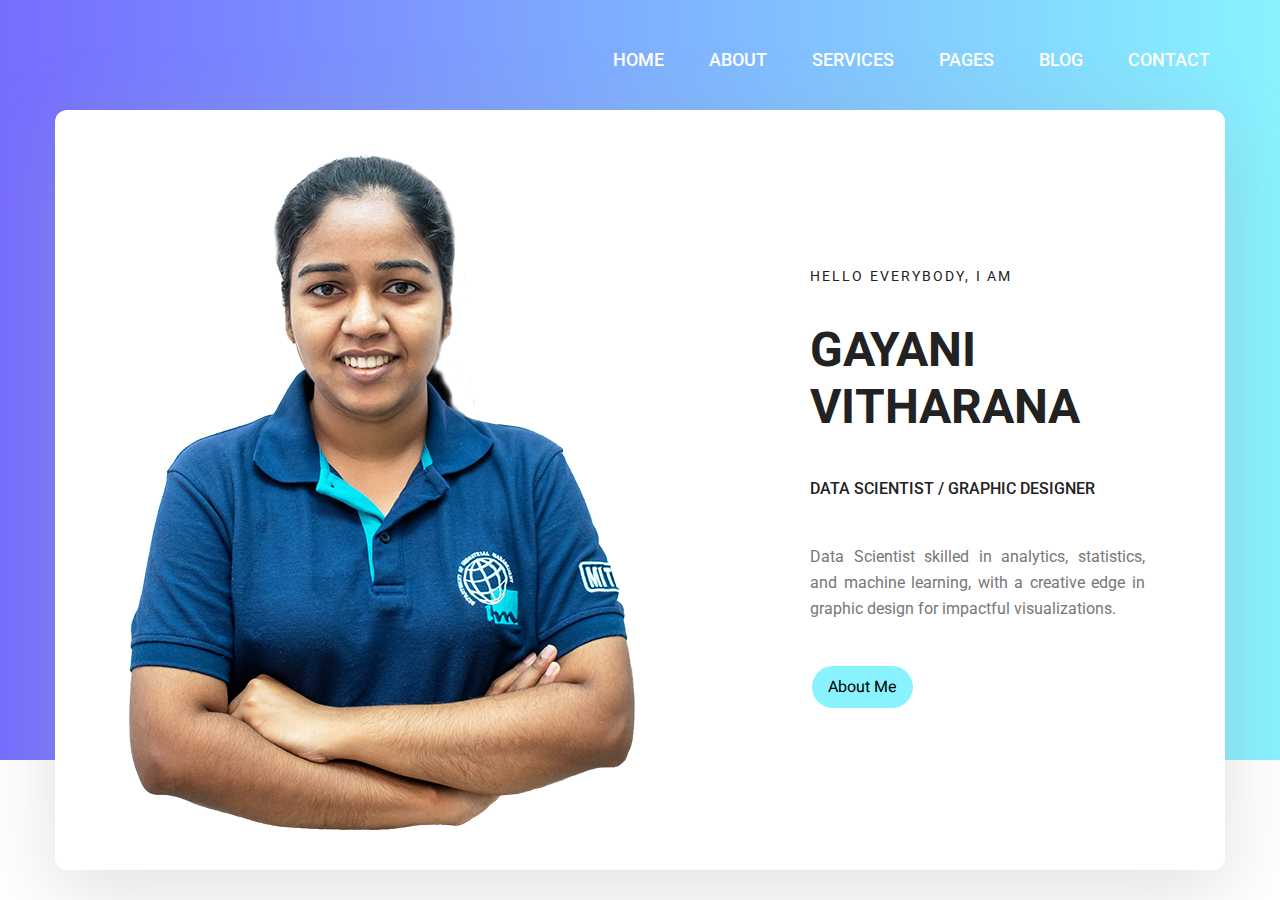
==== commit 4d6abd7b: "home page" ====
--- a/index.html
+++ b/index.html
@@ -19,6 +19,34 @@
         <!-- main css -->
         <link rel="stylesheet" href="css/style.css">
         <link rel="stylesheet" href="css/responsive.css">
+		<style>
+			.button {
+				border-radius: 50px;
+				color: white;
+			  padding: 8px 16px;
+			  text-align: center;
+			  text-decoration: none;
+			  display: inline-block;
+			  font-size: 16px;
+			  font-family: "Heebo", sans-serif;
+			  margin: 4px 2px;
+			  transition-duration: 0.4s;
+			  cursor: pointer;
+			}
+
+			.button1 {
+			  background-color: #88f3ff; 
+			  color: black; 
+			  border: none;;
+			}
+			
+			.button1:hover {
+			  background-color: #766dff ;
+			  color: white;
+			}
+			
+			
+			</style>
     </head>
     <body>
         
@@ -28,7 +56,7 @@
             	<nav class="navbar navbar-expand-lg navbar-light">
 					<div class="container box_1620">
 						<!-- Brand and toggle get grouped for better mobile display -->
-						<a class="navbar-brand logo_h" href="index.html"><img src="img/logo.png" alt=""></a>
+						<!-- <a class="navbar-brand logo_h" href="index.html"><H2>GAYANI</H2></a> -->
 						<button class="navbar-toggler" type="button" data-toggle="collapse" data-target="#navbarSupportedContent" aria-controls="navbarSupportedContent" aria-expanded="false" aria-label="Toggle navigation">
 							<span class="icon-bar"></span>
 							<span class="icon-bar"></span>
@@ -70,25 +98,32 @@
 					<div class="banner_content">
 						<div class="media">
 							<div class="d-flex">
-								<img src="img/personal.jpg" alt="">
+								<img src="img/2g.png"  
+								alt="" >
 							</div>
 							<div class="media-body">
 								<div class="personal_text">
-									<h6>Hello Everybody, i am</h6>
-									<h3>Donald McKinney</h3>
-									<h4>Junior UI/UX Developer</h4>
-									<p>You will begin to realise why this exercise is called the Dickens Pattern (with reference to the ghost showing Scrooge some different futures)</p>
-									<ul class="list basic_info">
-										<li><a href="#"><i class="lnr lnr-calendar-full"></i> 31st December, 1992</a></li>
-										<li><a href="#"><i class="lnr lnr-phone-handset"></i> 44 (012) 6954 783</a></li>
-										<li><a href="#"><i class="lnr lnr-envelope"></i> businessplan@donald</a></li>
-										<li><a href="#"><i class="lnr lnr-home"></i> Santa monica bullevard</a></li>
-									</ul>
-									<ul class="list personal_social">
-										<li><a href="#"><i class="fa fa-facebook"></i></a></li>
-										<li><a href="#"><i class="fa fa-twitter"></i></a></li>
-										<li><a href="#"><i class="fa fa-linkedin"></i></a></li>
-									</ul>
+									<h6>Hello Everybody, i am</h6><br>
+									<h3>Gayani Vitharana</h3><br>
+									<h4>Data Scientist / Graphic Designer</h4><br>
+									<p align ="justify">	
+										Data Scientist skilled in analytics, statistics, and machine learning, with a creative edge in graphic design for impactful visualizations.</p>
+									<!-- <ul class="list basic_info">
+										<li><a href="#"><i class="lnr lnr-calendar-full"></i> 31st December, 1992</a></li> -->
+										<!-- <li><a href="#"><i class="lnr lnr-phone-handset"></i> +94 77 883 7868</a></li>
+										<li><a href="#"><i class="lnr lnr-envelope"></i>wggayanivitharana@gmail.com</a></li>
+										<li><a href="#"><i class="lnr lnr-home"></i>No 359, Malabotuara, Udawalawa</a></li>
+									</ul> --> 
+									
+									<button class="button button1" onclick="window.location.href='about-us.html';">
+										About Me
+									</button>
+									
+									<!-- <ul class="list personal_social">
+										<li><a href="https://www.linkedin.com/in/gayani-vitharana-23a0411b0/"><i class="fa fa-linkedin""></i></a></li>
+										<li><a href="https://github.com/gayaniwg"><i class="fa fa-github"></i></a></li>
+										 <li><a href="#"><i class="fa fa-linkedin"></i></a></li> -->
+									<!-- </ul> --> 
 								</div>
 							</div>
 						</div>
@@ -98,371 +133,8 @@
         </section>
         <!--================End Home Banner Area =================-->
         
-        <!--================Welcome Area =================-->
-        <section class="welcome_area p_120">
-        	<div class="container">
-        		<div class="row welcome_inner">
-        			<div class="col-lg-6">
-        				<div class="welcome_text">
-        					<h4>About Myself</h4>
-        					<p>inappropriate behavior is often laughed off as “boys will be boys,” women face higher conduct standards especially in the workplace. That’s why it’s crucial that, as women, our behavior on the job is beyond reproach. inappropriate behavior is often laughed.</p>
-        					<div class="row">
-        						<div class="col-md-4">
-        							<div class="wel_item">
-        								<i class="lnr lnr-database"></i>
-        								<h4>$2.5M</h4>
-        								<p>Total Donation</p>
-        							</div>
-        						</div>
-        						<div class="col-md-4">
-        							<div class="wel_item">
-        								<i class="lnr lnr-book"></i>
-        								<h4>1465</h4>
-        								<p>Total Projects</p>
-        							</div>
-        						</div>
-        						<div class="col-md-4">
-        							<div class="wel_item">
-        								<i class="lnr lnr-users"></i>
-        								<h4>3965</h4>
-        								<p>Total Volunteers</p>
-        							</div>
-        						</div>
-        					</div>
-        				</div>
-        			</div>
-        			<div class="col-lg-6">
-        				<div class="tools_expert">
-        					<div class="skill_main">
-								<div class="skill_item">
-									<h4>After Effects <span class="counter">85</span>%</h4>
-									<div class="progress_br">
-										<div class="progress">
-											<div class="progress-bar" role="progressbar" aria-valuenow="85" aria-valuemin="0" aria-valuemax="100"></div>
-										</div>
-									</div>
-								</div>
-								<div class="skill_item">
-									<h4>Photoshop <span class="counter">90</span>%</h4>
-									<div class="progress_br">
-										<div class="progress">
-											<div class="progress-bar" role="progressbar" aria-valuenow="90" aria-valuemin="0" aria-valuemax="100"></div>
-										</div>
-									</div>
-								</div>
-								<div class="skill_item">
-									<h4>Illustrator <span class="counter">70</span>%</h4>
-									<div class="progress_br">
-										<div class="progress">
-											<div class="progress-bar" role="progressbar" aria-valuenow="70" aria-valuemin="0" aria-valuemax="100"></div>
-										</div>
-									</div>
-								</div>
-								<div class="skill_item">
-									<h4>Sublime <span class="counter">95</span>%</h4>
-									<div class="progress_br">
-										<div class="progress">
-											<div class="progress-bar" role="progressbar" aria-valuenow="95" aria-valuemin="0" aria-valuemax="100"></div>
-										</div>
-									</div>
-								</div>
-								<div class="skill_item">
-									<h4>Sketch <span class="counter">75</span>%</h4>
-									<div class="progress_br">
-										<div class="progress">
-											<div class="progress-bar" role="progressbar" aria-valuenow="75" aria-valuemin="0" aria-valuemax="100"></div>
-										</div>
-									</div>
-								</div>
-							</div>
-        				</div>
-        			</div>
-        		</div>
-        	</div>
-        </section>
-        <!--================End Welcome Area =================-->
-        
-        <!--================My Tabs Area =================-->
-        <section class="mytabs_area p_120">
-        	<div class="container">
-        		<div class="tabs_inner">
-					<ul class="nav nav-tabs" id="myTab" role="tablist">
-						<li class="nav-item">
-							<a class="nav-link active" id="home-tab" data-toggle="tab" href="#home" role="tab" aria-controls="home" aria-selected="true">My Experiences</a>
-						</li>
-						<li class="nav-item">
-							<a class="nav-link" id="profile-tab" data-toggle="tab" href="#profile" role="tab" aria-controls="profile" aria-selected="false">My Education</a>
-						</li>
-					</ul>
-					<div class="tab-content" id="myTabContent">
-						<div class="tab-pane fade show active" id="home" role="tabpanel" aria-labelledby="home-tab">
-							<ul class="list">
-								<li>
-									<span></span>
-									<div class="media">
-										<div class="d-flex">
-											<p>March 2017 to present</p>
-										</div>
-										<div class="media-body">
-											<h4>Colorlib</h4>
-											<p>Senior Web Developer <br />Santa monica, Los angeles</p>
-										</div>
-									</div>
-								</li>
-								<li>
-									<span></span>
-									<div class="media">
-										<div class="d-flex">
-											<p>March 2017 to present</p>
-										</div>
-										<div class="media-body">
-											<h4>Colorlib</h4>
-											<p>Senior Web Developer <br />Santa monica, Los angeles</p>
-										</div>
-									</div>
-								</li>
-								<li>
-								<span></span>
-									<div class="media">
-										<div class="d-flex">
-											<p>March 2017 to present</p>
-										</div>
-										<div class="media-body">
-											<h4>Colorlib</h4>
-											<p>Senior Web Developer <br />Santa monica, Los angeles</p>
-										</div>
-									</div>
-								</li>
-							</ul>
-						</div>
-						<div class="tab-pane fade" id="profile" role="tabpanel" aria-labelledby="profile-tab">
-							<ul class="list">
-								<li>
-									<span></span>
-									<div class="media">
-										<div class="d-flex">
-											<p>March 2017 to present</p>
-										</div>
-										<div class="media-body">
-											<h4>Colorlib</h4>
-											<p>Senior Web Developer <br />Santa monica, Los angeles</p>
-										</div>
-									</div>
-								</li>
-								<li>
-									<span></span>
-									<div class="media">
-										<div class="d-flex">
-											<p>March 2017 to present</p>
-										</div>
-										<div class="media-body">
-											<h4>Colorlib</h4>
-											<p>Senior Web Developer <br />Santa monica, Los angeles</p>
-										</div>
-									</div>
-								</li>
-								<li>
-								<span></span>
-									<div class="media">
-										<div class="d-flex">
-											<p>March 2017 to present</p>
-										</div>
-										<div class="media-body">
-											<h4>Colorlib</h4>
-											<p>Senior Web Developer <br />Santa monica, Los angeles</p>
-										</div>
-									</div>
-								</li>
-							</ul>
-						</div>
-					</div>
-        		</div>
-        	</div>
-        </section>
-        <!--================End My Tabs Area =================-->
-        
-        <!--================Feature Area =================-->
-        <section class="feature_area p_120">
-        	<div class="container">
-        		<div class="main_title">
-        			<h2>offerings to my clients</h2>
-        			<p>If you are looking at blank cassettes on the web, you may be very confused at the difference in price. You may see some for as low as $.17 each.</p>
-        		</div>
-        		<div class="feature_inner row">
-        			<div class="col-lg-4 col-md-6">
-        				<div class="feature_item">
-        					<i class="flaticon-city"></i>
-        					<h4>Architecture</h4>
-        					<p>If you are looking at blank cassettes on the web, you may be very confused at the difference in price. You may see some for as low as $17 each.</p>
-        				</div>
-        			</div>
-        			<div class="col-lg-4 col-md-6">
-        				<div class="feature_item">
-        					<i class="flaticon-skyline"></i>
-        					<h4>Interior Design</h4>
-        					<p>If you are looking at blank cassettes on the web, you may be very confused at the difference in price. You may see some for as low as $17 each.</p>
-        				</div>
-        			</div>
-        			<div class="col-lg-4 col-md-6">
-        				<div class="feature_item">
-        					<i class="flaticon-sketch"></i>
-        					<h4>Concept Design</h4>
-        					<p>If you are looking at blank cassettes on the web, you may be very confused at the difference in price. You may see some for as low as $17 each.</p>
-        				</div>
-        			</div>
-        		</div>
-        	</div>
-        </section>
-        <!--================End Feature Area =================-->
-        
-        <!--================Home Gallery Area =================-->
-        <section class="home_gallery_area p_120">
-        	<div class="container">
-        		<div class="main_title">
-        			<h2>Our Latest Featured Projects</h2>
-        			<p>Who are in extremely love with eco friendly system.</p>
-        		</div>
-        		<div class="isotope_fillter">
-        			<ul class="gallery_filter list">
-						<li class="active" data-filter="*"><a href="#">All</a></li>
-						<li data-filter=".brand"><a href="#">Vector</a></li>
-						<li data-filter=".manipul"><a href="#">Raster</a></li>
-						<li data-filter=".creative"><a href="#">UI/UX</a></li>
-						<li data-filter=".design"><a href="#">Printing</a></li>
-					</ul>
-        		</div>
-        	</div>
-        	<div class="container">
-        		<div class="gallery_f_inner row imageGallery1">
-        			<div class="col-lg-4 col-md-4 col-sm-6 brand manipul design print">
-        				<div class="h_gallery_item">
-        					<div class="g_img_item">
-        						<img class="img-fluid" src="img/gallery/project-1.jpg" alt="">
-        						<a class="light" href="img/gallery/project-1.jpg"><img src="img/gallery/icon.png" alt=""></a>
-        					</div>
-        					<div class="g_item_text">
-        						<h4>3D Helmet Design</h4>
-        						<p>Client Project</p>
-        					</div>
-        				</div>
-        			</div>
-        			<div class="col-lg-4 col-md-4 col-sm-6 brand manipul creative">
-        				<div class="h_gallery_item">
-        					<div class="g_img_item">
-        						<img class="img-fluid" src="img/gallery/project-2.jpg" alt="">
-        						<a class="light" href="img/gallery/project-2.jpg"><img src="img/gallery/icon.png" alt=""></a>
-        					</div>
-        					<div class="g_item_text">
-        						<h4>2D Vinyl Design</h4>
-        						<p>Client Project</p>
-        					</div>
-        				</div>
-        			</div>
-        			<div class="col-lg-4 col-md-4 col-sm-6 manipul creative design print">
-        				<div class="h_gallery_item">
-        					<div class="g_img_item">
-        						<img class="img-fluid" src="img/gallery/project-3.jpg" alt="">
-        						<a class="light" href="img/gallery/project-3.jpg"><img src="img/gallery/icon.png" alt=""></a>
-        					</div>
-        					<div class="g_item_text">
-        						<h4>Creative Poster Design</h4>
-        						<p>Client Project</p>
-        					</div>
-        				</div>
-        			</div>
-        			<div class="col-lg-4 col-md-4 col-sm-6 brand creative print">
-        				<div class="h_gallery_item">
-        					<div class="g_img_item">
-        						<img class="img-fluid" src="img/gallery/project-4.jpg" alt="">
-        						<a class="light" href="img/gallery/project-4.jpg"><img src="img/gallery/icon.png" alt=""></a>
-        					</div>
-        					<div class="g_item_text">
-        						<h4>Embosed Logo Design</h4>
-        						<p>Client Project</p>
-        					</div>
-        				</div>
-        			</div>
-        			<div class="col-lg-4 col-md-4 col-sm-6 brand manipul design">
-        				<div class="h_gallery_item">
-        					<div class="g_img_item">
-        						<img class="img-fluid" src="img/gallery/project-5.jpg" alt="">
-        						<a class="light" href="img/gallery/project-5.jpg"><img src="img/gallery/icon.png" alt=""></a>
-        					</div>
-        					<div class="g_item_text">
-        						<h4>3D Disposable Bottle</h4>
-        						<p>Client Project</p>
-        					</div>
-        				</div>
-        			</div>
-        			<div class="col-lg-4 col-md-4 col-sm-6 brand creative">
-        				<div class="h_gallery_item">
-        					<div class="g_img_item">
-        						<img class="img-fluid" src="img/gallery/project-6.jpg" alt="">
-        						<a class="light" href="img/gallery/project-6.jpg"><img src="img/gallery/icon.png" alt=""></a>
-        					</div>
-        					<div class="g_item_text">
-        						<h4>3D Logo Design</h4>
-        						<p>Client Project</p>
-        					</div>
-        				</div>
-        			</div>
-        		</div>
-        		<div class="more_btn">
-        			<a class="main_btn" href="#">Load More Items</a>
-        		</div>
-        	</div>
-        </section>
-        <!--================End Home Gallery Area =================-->
-        
-        <!--================Testimonials Area =================-->
-        <section class="testimonials_area p_120">
-        	<div class="container">
-        		<div class="main_title">
-        			<h2>Testimonials</h2>
-        			<p>If you are looking at blank cassettes on the web, you may be very confused at the difference in price. You may see some for as low as $.17 each.</p>
-        		</div>
-        		<div class="testi_inner">
-					<div class="testi_slider owl-carousel">
-						<div class="item">
-							<div class="testi_item">
-								<p>As conscious traveling Paup ers we must always be oncerned about our dear Mother Earth. If you think about it, you travel across her face</p>
-								<h4>Fanny Spencer</h4>
-								<a href="#"><i class="fa fa-star"></i></a>
-								<a href="#"><i class="fa fa-star"></i></a>
-								<a href="#"><i class="fa fa-star"></i></a>
-								<a href="#"><i class="fa fa-star"></i></a>
-								<a href="#"><i class="fa fa-star-half-o"></i></a>
-							</div>
-						</div>
-						<div class="item">
-							<div class="testi_item">
-								<p>As conscious traveling Paup ers we must always be oncerned about our dear Mother Earth. If you think about it, you travel across her face</p>
-								<h4>Fanny Spencer</h4>
-								<a href="#"><i class="fa fa-star"></i></a>
-								<a href="#"><i class="fa fa-star"></i></a>
-								<a href="#"><i class="fa fa-star"></i></a>
-								<a href="#"><i class="fa fa-star"></i></a>
-								<a href="#"><i class="fa fa-star-half-o"></i></a>
-							</div>
-						</div>
-						<div class="item">
-							<div class="testi_item">
-								<p>As conscious traveling Paup ers we must always be oncerned about our dear Mother Earth. If you think about it, you travel across her face</p>
-								<h4>Fanny Spencer</h4>
-								<a href="#"><i class="fa fa-star"></i></a>
-								<a href="#"><i class="fa fa-star"></i></a>
-								<a href="#"><i class="fa fa-star"></i></a>
-								<a href="#"><i class="fa fa-star"></i></a>
-								<a href="#"><i class="fa fa-star-half-o"></i></a>
-							</div>
-						</div>
-					</div>
-        		</div>
-        	</div>
-        </section>
-        <!--================End Testimonials Area =================-->
-        
-        <!--================Footer Area =================-->
+       
+        <!-- ================Footer Area =================
         <footer class="footer_area p_120">
         	<div class="container">
         		<div class="row footer_inner">
@@ -472,10 +144,10 @@
         						<h3>About Me</h3>
         					</div>
         					<p>Do you want to be even more successful? Learn to love learning and growth. The more effort you put into improving your skills,</p>
-        					<p><!-- Link back to Colorlib can't be removed. Template is licensed under CC BY 3.0. -->
+        					 <p>Link back to Colorlib can't be removed. Template is licensed under CC BY 3.0.
 Copyright &copy;<script>document.write(new Date().getFullYear());</script> All rights reserved | This template is made with <i class="fa fa-heart-o" aria-hidden="true"></i> by <a href="https://colorlib.com" target="_blank">Colorlib</a>
-<!-- Link back to Colorlib can't be removed. Template is licensed under CC BY 3.0. --></p>
-        				</aside>
+Link back to Colorlib can't be removed. Template is licensed under CC BY 3.0.</p>
+        				 </aside>
         			</div>
         			<div class="col-lg-5 col-sm-6">
         				<aside class="f_widget news_widget">
@@ -510,30 +182,9 @@
         			</div>
         		</div>
         	</div>
-        </footer>
+        </footer> -->
         <!--================End Footer Area =================-->
         
-        
-        
-        
-        
-        
-        <!-- Optional JavaScript -->
-        <!-- jQuery first, then Popper.js, then Bootstrap JS -->
-        <script src="js/jquery-3.3.1.min.js"></script>
-        <script src="js/popper.js"></script>
-        <script src="js/bootstrap.min.js"></script>
-        <script src="js/stellar.js"></script>
-        <script src="vendors/lightbox/simpleLightbox.min.js"></script>
-        <script src="vendors/nice-select/js/jquery.nice-select.min.js"></script>
-        <script src="vendors/isotope/imagesloaded.pkgd.min.js"></script>
-        <script src="vendors/isotope/isotope.pkgd.min.js"></script>
-        <script src="vendors/owl-carousel/owl.carousel.min.js"></script>
-        <script src="vendors/popup/jquery.magnific-popup.min.js"></script>
-        <script src="js/jquery.ajaxchimp.min.js"></script>
-        <script src="vendors/counter-up/jquery.waypoints.min.js"></script>
-        <script src="vendors/counter-up/jquery.counterup.min.js"></script>
-        <script src="js/mail-script.js"></script>
-        <script src="js/theme.js"></script>
+      
     </body>
 </html>--- a/css/style.css
+++ b/css/style.css
@@ -145,7 +145,7 @@
     .header_area .navbar .nav .nav-item {
       margin-right: 45px; }
       .header_area .navbar .nav .nav-item .nav-link {
-        font: 500 12px/120px "Roboto", sans-serif;
+        font: 500 18px/120px "Roboto", sans-serif;
         text-transform: uppercase;
         color: #fff;
         padding: 0px;
@@ -304,12 +304,12 @@
   background-image: -moz-linear-gradient(0deg, #766dff 0%, #88f3ff 100%);
   background-image: -webkit-linear-gradient(0deg, #766dff 0%, #88f3ff 100%);
   background-image: -ms-linear-gradient(0deg, #766dff 0%, #88f3ff 100%);
-  margin-bottom: 200px; }
+  margin-bottom: 10px; }
   .home_banner_area .box_1620 {
     min-height: 700px;
     border-radius: 12px;
     position: relative;
-    bottom: -200px;
+    bottom: -110px;
     background: #fff;
     padding: 30px;
     box-shadow: 0px 20px 80px 0px rgba(153, 153, 153, 0.3); }
@@ -322,7 +322,8 @@
       color: #222222;
       vertical-align: middle;
       align-self: center;
-      text-align: left; }
+      text-align: left;
+    margin-right: 50px; }
       .home_banner_area .banner_inner .banner_content .media .d-flex {
         padding-right: 125px; }
       .home_banner_area .banner_inner .banner_content .media .media-body {
@@ -377,11 +378,11 @@
 .banner_area {
   position: relative;
   z-index: 1;
-  min-height: 350px;
+  min-height: 120px;
   background-image: -moz-linear-gradient(0deg, #766dff 0%, #88f3ff 100%);
   background-image: -webkit-linear-gradient(0deg, #766dff 0%, #88f3ff 100%);
   background-image: -ms-linear-gradient(0deg, #766dff 0%, #88f3ff 100%);
-  margin-bottom: 120px; }
+  margin-bottom: -30px; }
   .banner_area .box_1620 {
     background: #fff;
     min-height: 360px;
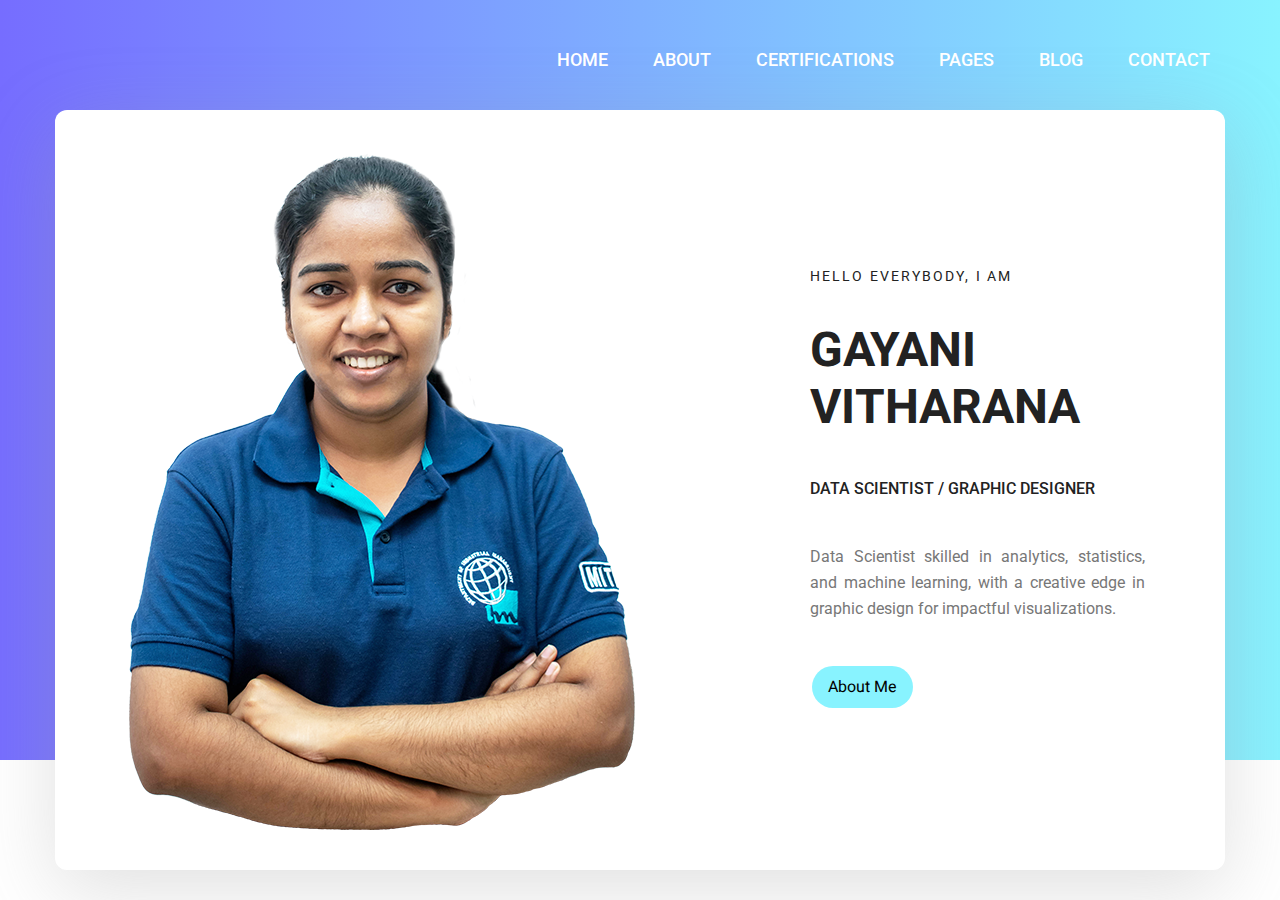
==== commit 487d83cf: "about me" ====
--- a/index.html
+++ b/index.html
@@ -67,7 +67,7 @@
 							<ul class="nav navbar-nav menu_nav ml-auto">
 								<li class="nav-item active"><a class="nav-link" href="index.html">Home</a></li> 
 								<li class="nav-item"><a class="nav-link" href="about-us.html">About</a></li> 
-								<li class="nav-item"><a class="nav-link" href="services.html">Services</a></li> 
+								<li class="nav-item"><a class="nav-link" href="services.html">Certifications</a></li> 
 								<li class="nav-item submenu dropdown">
 									<a href="#" class="nav-link dropdown-toggle" data-toggle="dropdown" role="button" aria-haspopup="true" aria-expanded="false">Pages</a>
 									<ul class="dropdown-menu">
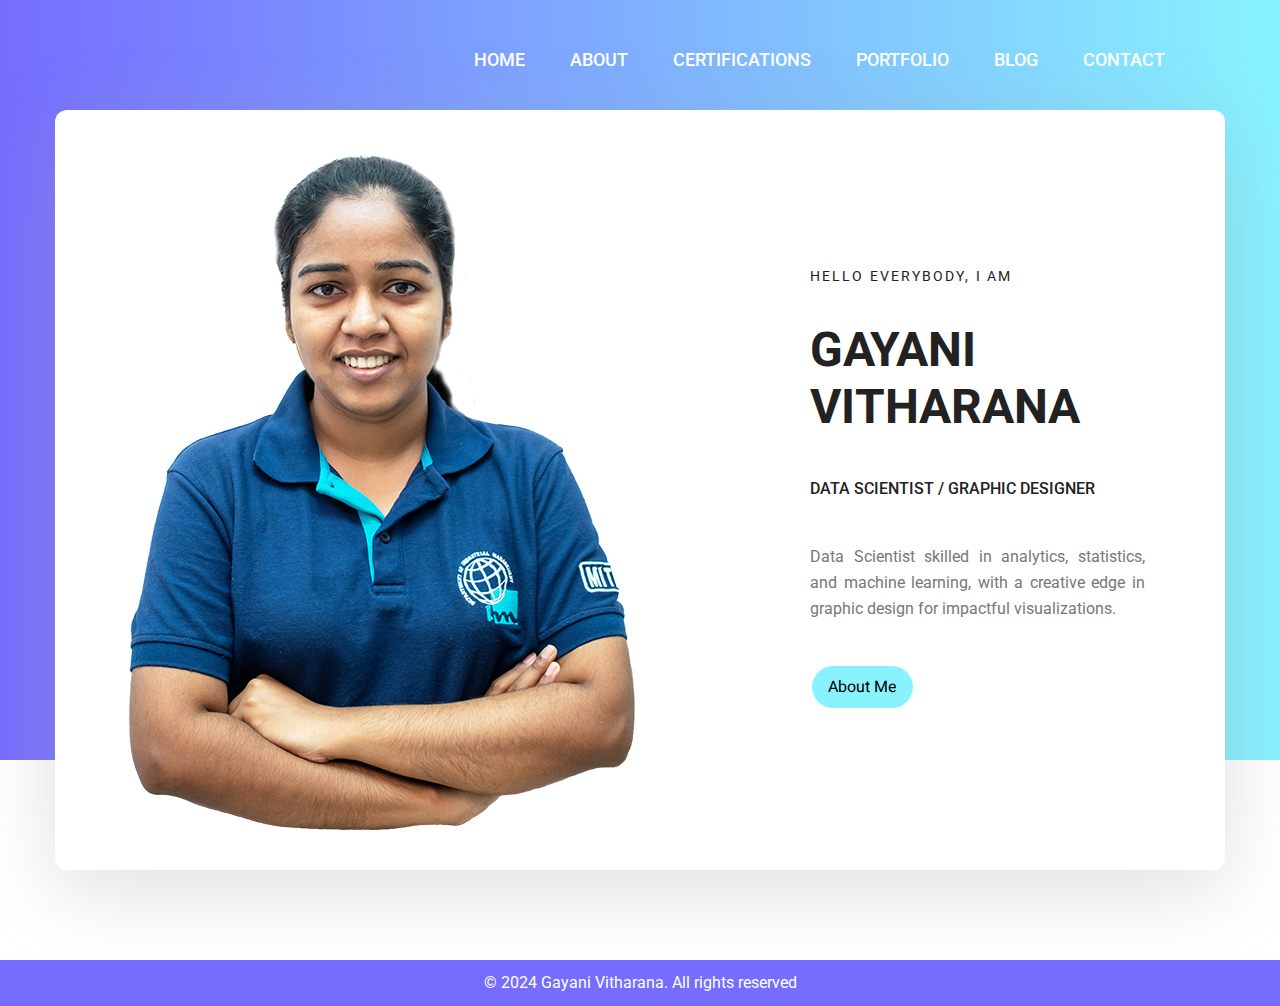
==== commit 7d54ad1f: "Update" ====
--- a/index.html
+++ b/index.html
@@ -68,21 +68,10 @@
 								<li class="nav-item active"><a class="nav-link" href="index.html">Home</a></li> 
 								<li class="nav-item"><a class="nav-link" href="about-us.html">About</a></li> 
 								<li class="nav-item"><a class="nav-link" href="services.html">Certifications</a></li> 
+								<li class="nav-item"><a class="nav-link" href="portfolio.html">Portfolio</a></li>
+								<li class="nav-item"><a class="nav-link" href="blog.html">Blog</a></li>
+								<li class="nav-item"><a class="nav-link" href="contact.html">Contact</a></li>
 								<li class="nav-item submenu dropdown">
-									<a href="#" class="nav-link dropdown-toggle" data-toggle="dropdown" role="button" aria-haspopup="true" aria-expanded="false">Pages</a>
-									<ul class="dropdown-menu">
-										<li class="nav-item"><a class="nav-link" href="portfolio.html">Portfolio</a></li>
-										<li class="nav-item"><a class="nav-link" href="elements.html">Elements</a></li>
-									</ul>
-								</li> 
-								<li class="nav-item submenu dropdown">
-									<a href="#" class="nav-link dropdown-toggle" data-toggle="dropdown" role="button" aria-haspopup="true" aria-expanded="false">Blog</a>
-									<ul class="dropdown-menu">
-										<li class="nav-item"><a class="nav-link" href="blog.html">Blog</a></li>
-										<li class="nav-item"><a class="nav-link" href="single-blog.html">Blog Details</a></li>
-									</ul>
-								</li> 
-								<li class="nav-item"><a class="nav-link" href="contact.html">Contact</a></li>
 							</ul>
 						</div> 
 					</div>
@@ -185,6 +174,33 @@
         </footer> -->
         <!--================End Footer Area =================-->
         
+        <!--================Footer Area =================-->
+        <footer class="footer_area p_120" style="background-color: #766dff; color: white; text-align: center; padding: 10px;">
+			© 2024 Gayani Vitharana. All rights reserved
+			
+		</footer>
+        <!--================End Footer Area =================-->
+        
+        
+        
+        
+        <!-- Optional JavaScript -->
+        <!-- jQuery first, then Popper.js, then Bootstrap JS -->
+        <script src="js/jquery-3.3.1.min.js"></script>
+        <script src="js/popper.js"></script>
+        <script src="js/bootstrap.min.js"></script>
+        <script src="js/stellar.js"></script>
+        <script src="vendors/lightbox/simpleLightbox.min.js"></script>
+        <script src="vendors/nice-select/js/jquery.nice-select.min.js"></script>
+        <script src="vendors/isotope/imagesloaded.pkgd.min.js"></script>
+        <script src="vendors/isotope/isotope.pkgd.min.js"></script>
+        <script src="vendors/owl-carousel/owl.carousel.min.js"></script>
+        <script src="vendors/popup/jquery.magnific-popup.min.js"></script>
+        <script src="js/jquery.ajaxchimp.min.js"></script>
+        <script src="vendors/counter-up/jquery.waypoints.min.js"></script>
+        <script src="vendors/counter-up/jquery.counterup.min.js"></script>
+        <script src="js/mail-script.js"></script>
+        <script src="js/theme.js"></script>
       
     </body>
 </html>--- a/css/style.css
+++ b/css/style.css
@@ -304,7 +304,7 @@
   background-image: -moz-linear-gradient(0deg, #766dff 0%, #88f3ff 100%);
   background-image: -webkit-linear-gradient(0deg, #766dff 0%, #88f3ff 100%);
   background-image: -ms-linear-gradient(0deg, #766dff 0%, #88f3ff 100%);
-  margin-bottom: 10px; }
+  margin-bottom: 200px; }
   .home_banner_area .box_1620 {
     min-height: 700px;
     border-radius: 12px;
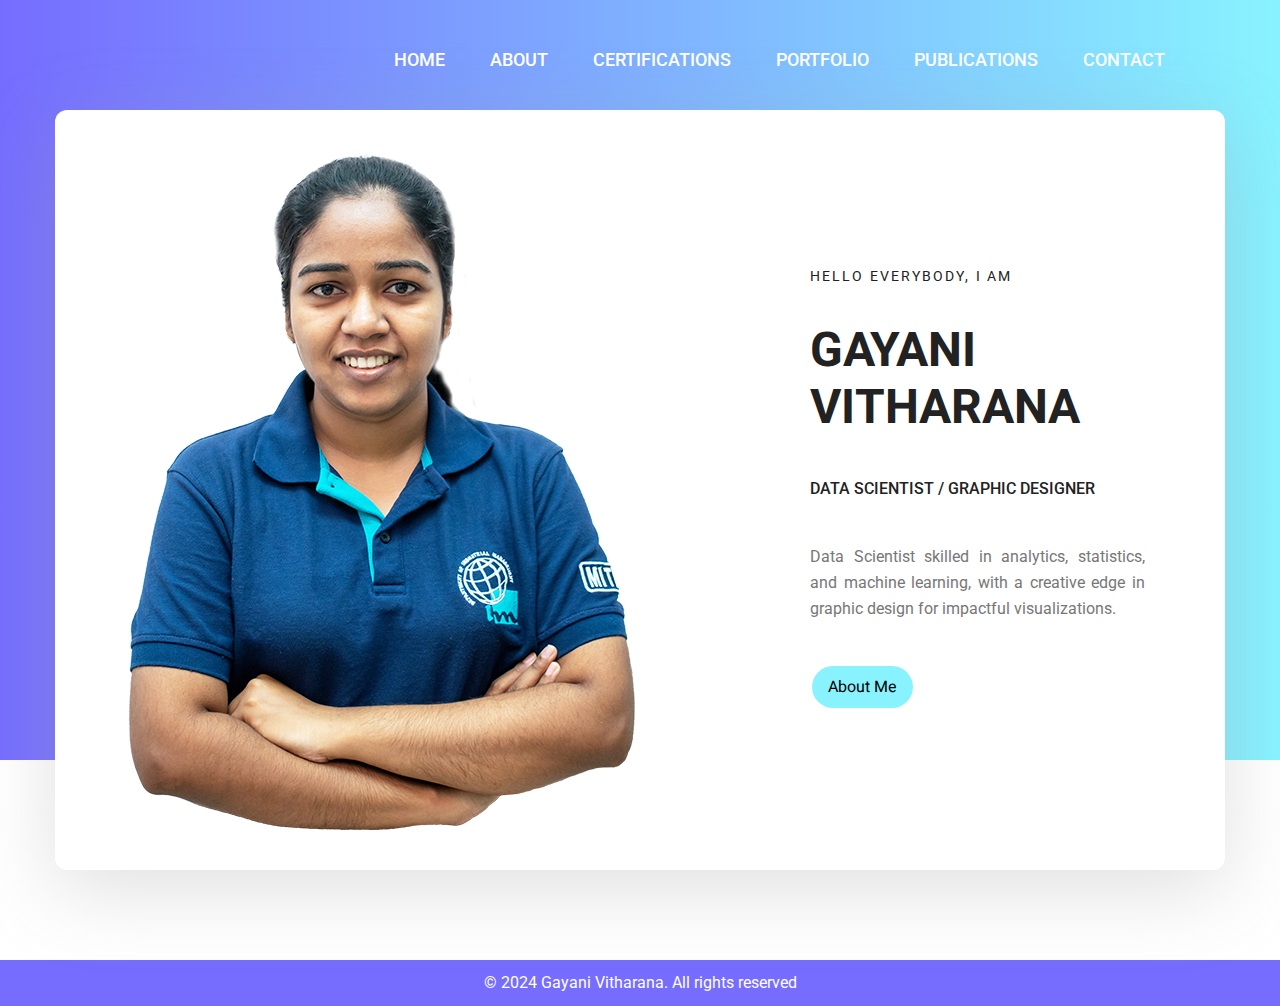
==== commit 43da123c: "Update Blog" ====
--- a/index.html
+++ b/index.html
@@ -69,7 +69,7 @@
 								<li class="nav-item"><a class="nav-link" href="about-us.html">About</a></li> 
 								<li class="nav-item"><a class="nav-link" href="services.html">Certifications</a></li> 
 								<li class="nav-item"><a class="nav-link" href="portfolio.html">Portfolio</a></li>
-								<li class="nav-item"><a class="nav-link" href="blog.html">Blog</a></li>
+								<li class="nav-item"><a class="nav-link" href="blog.html">PUBLICATIONS</a></li>
 								<li class="nav-item"><a class="nav-link" href="contact.html">Contact</a></li>
 								<li class="nav-item submenu dropdown">
 							</ul>
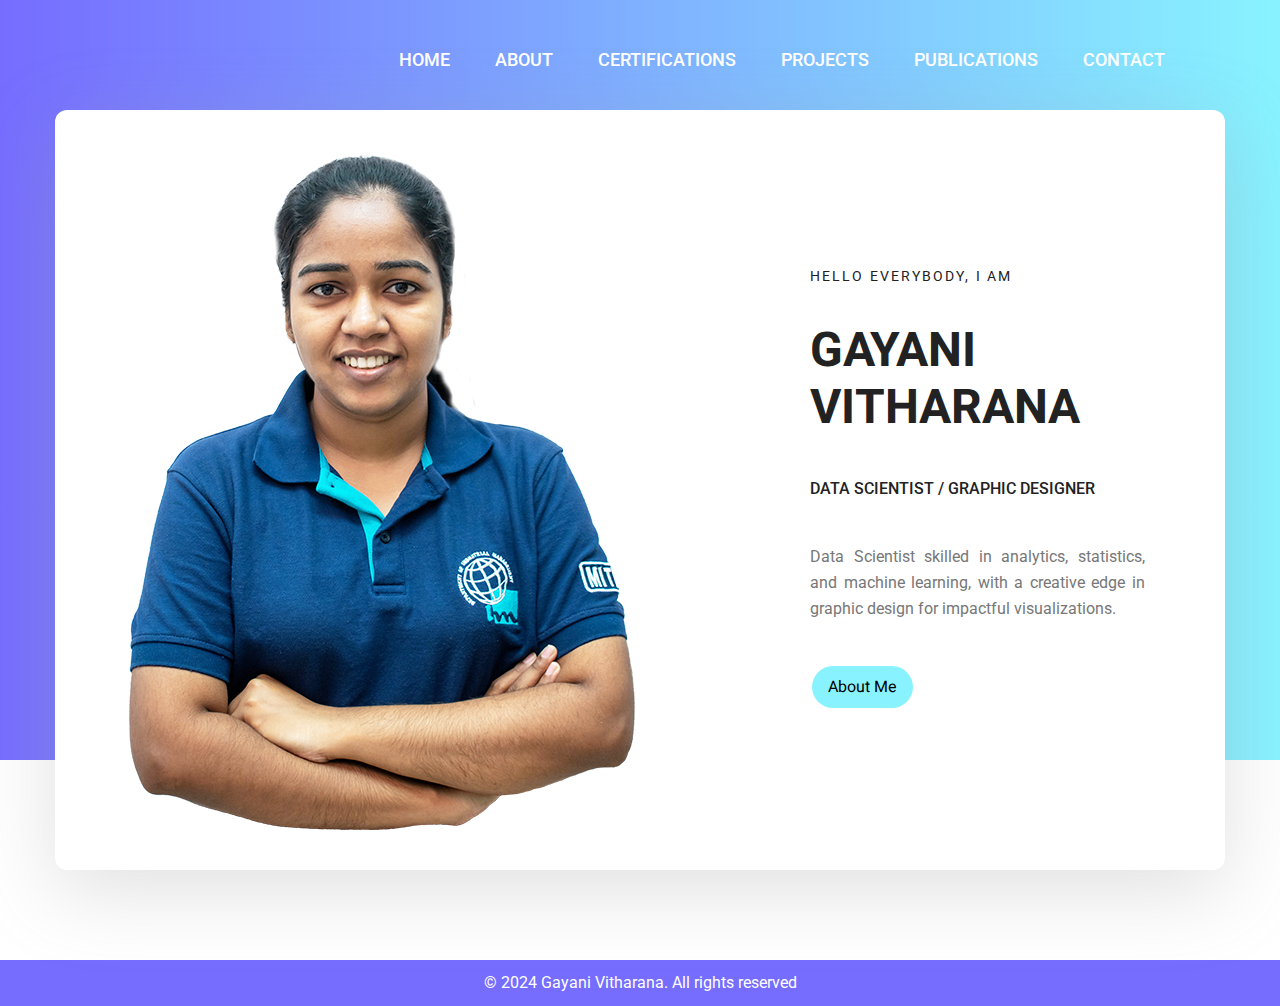
==== commit 70834104: "Update" ====
--- a/index.html
+++ b/index.html
@@ -68,7 +68,7 @@
 								<li class="nav-item active"><a class="nav-link" href="index.html">Home</a></li> 
 								<li class="nav-item"><a class="nav-link" href="about-us.html">About</a></li> 
 								<li class="nav-item"><a class="nav-link" href="services.html">Certifications</a></li> 
-								<li class="nav-item"><a class="nav-link" href="portfolio.html">Portfolio</a></li>
+								<li class="nav-item"><a class="nav-link" href="portfolio.html">Projects</a></li>
 								<li class="nav-item"><a class="nav-link" href="blog.html">PUBLICATIONS</a></li>
 								<li class="nav-item"><a class="nav-link" href="contact.html">Contact</a></li>
 								<li class="nav-item submenu dropdown">
